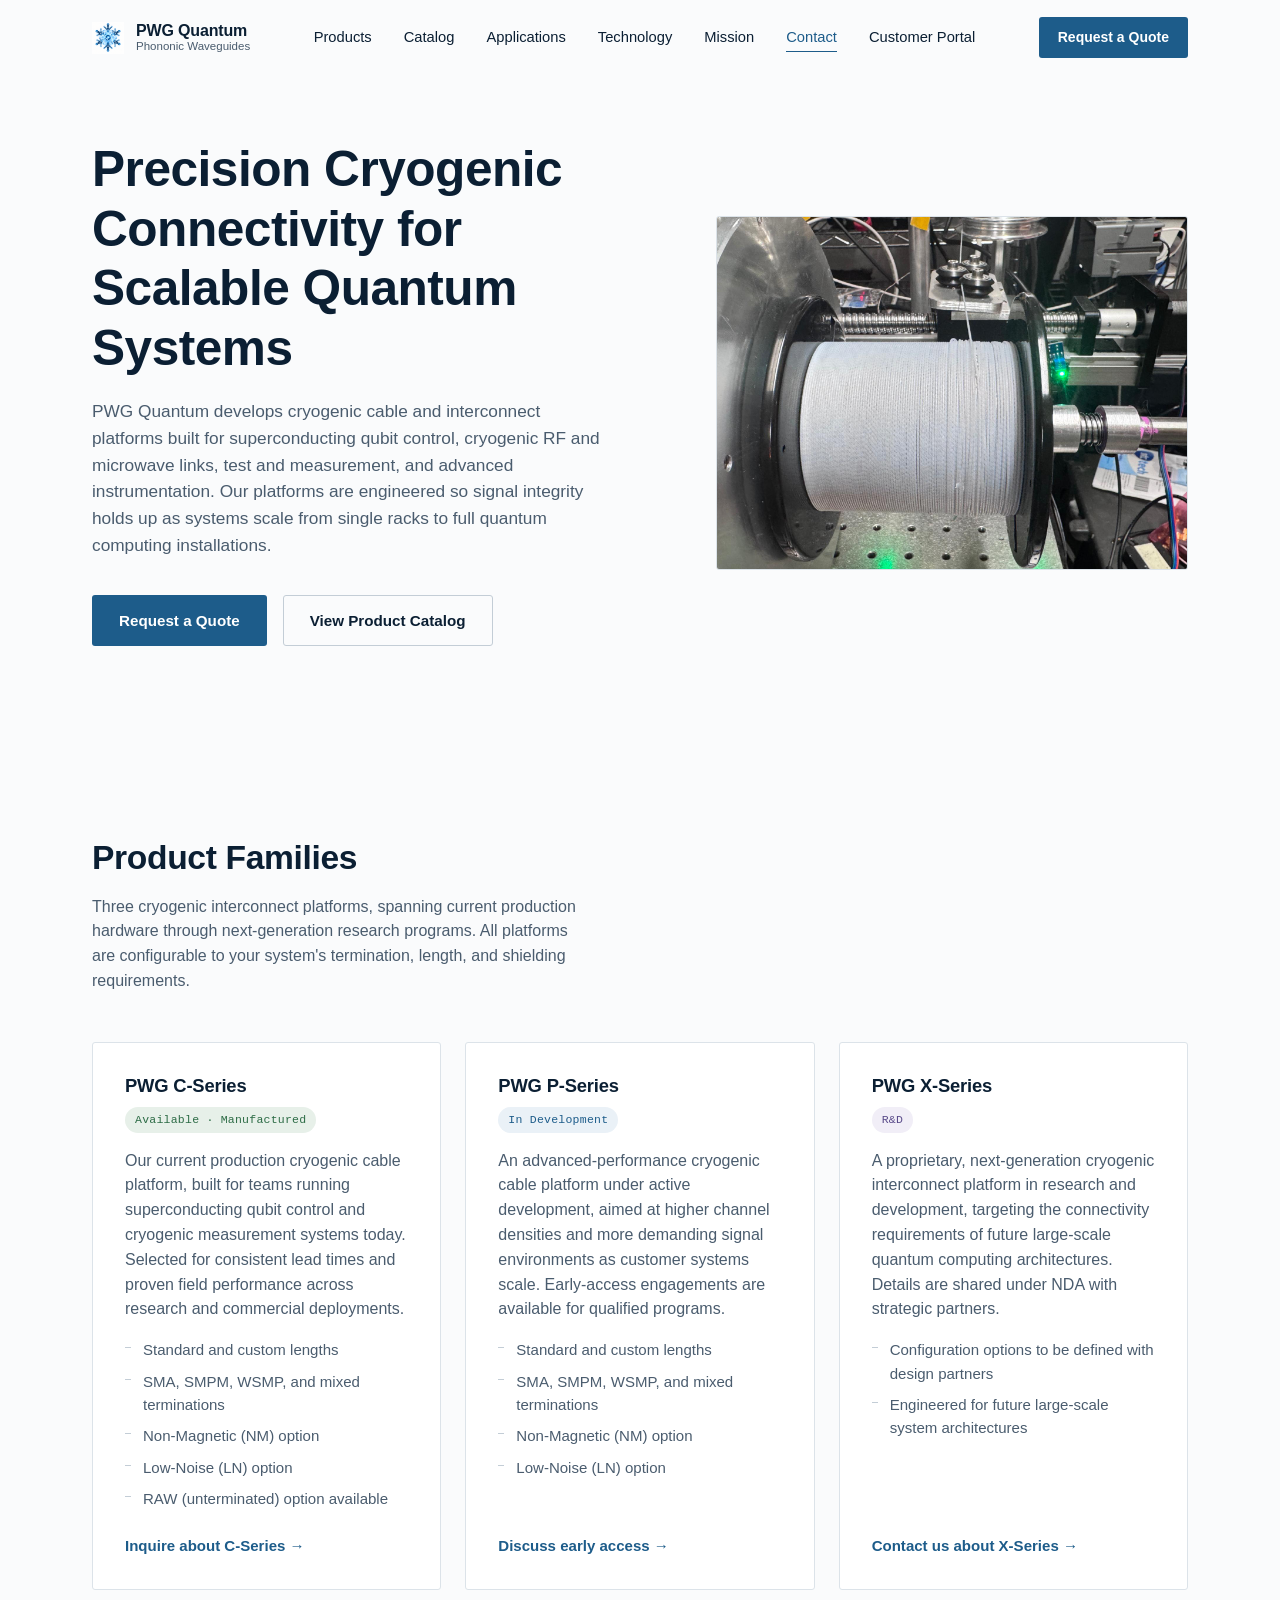
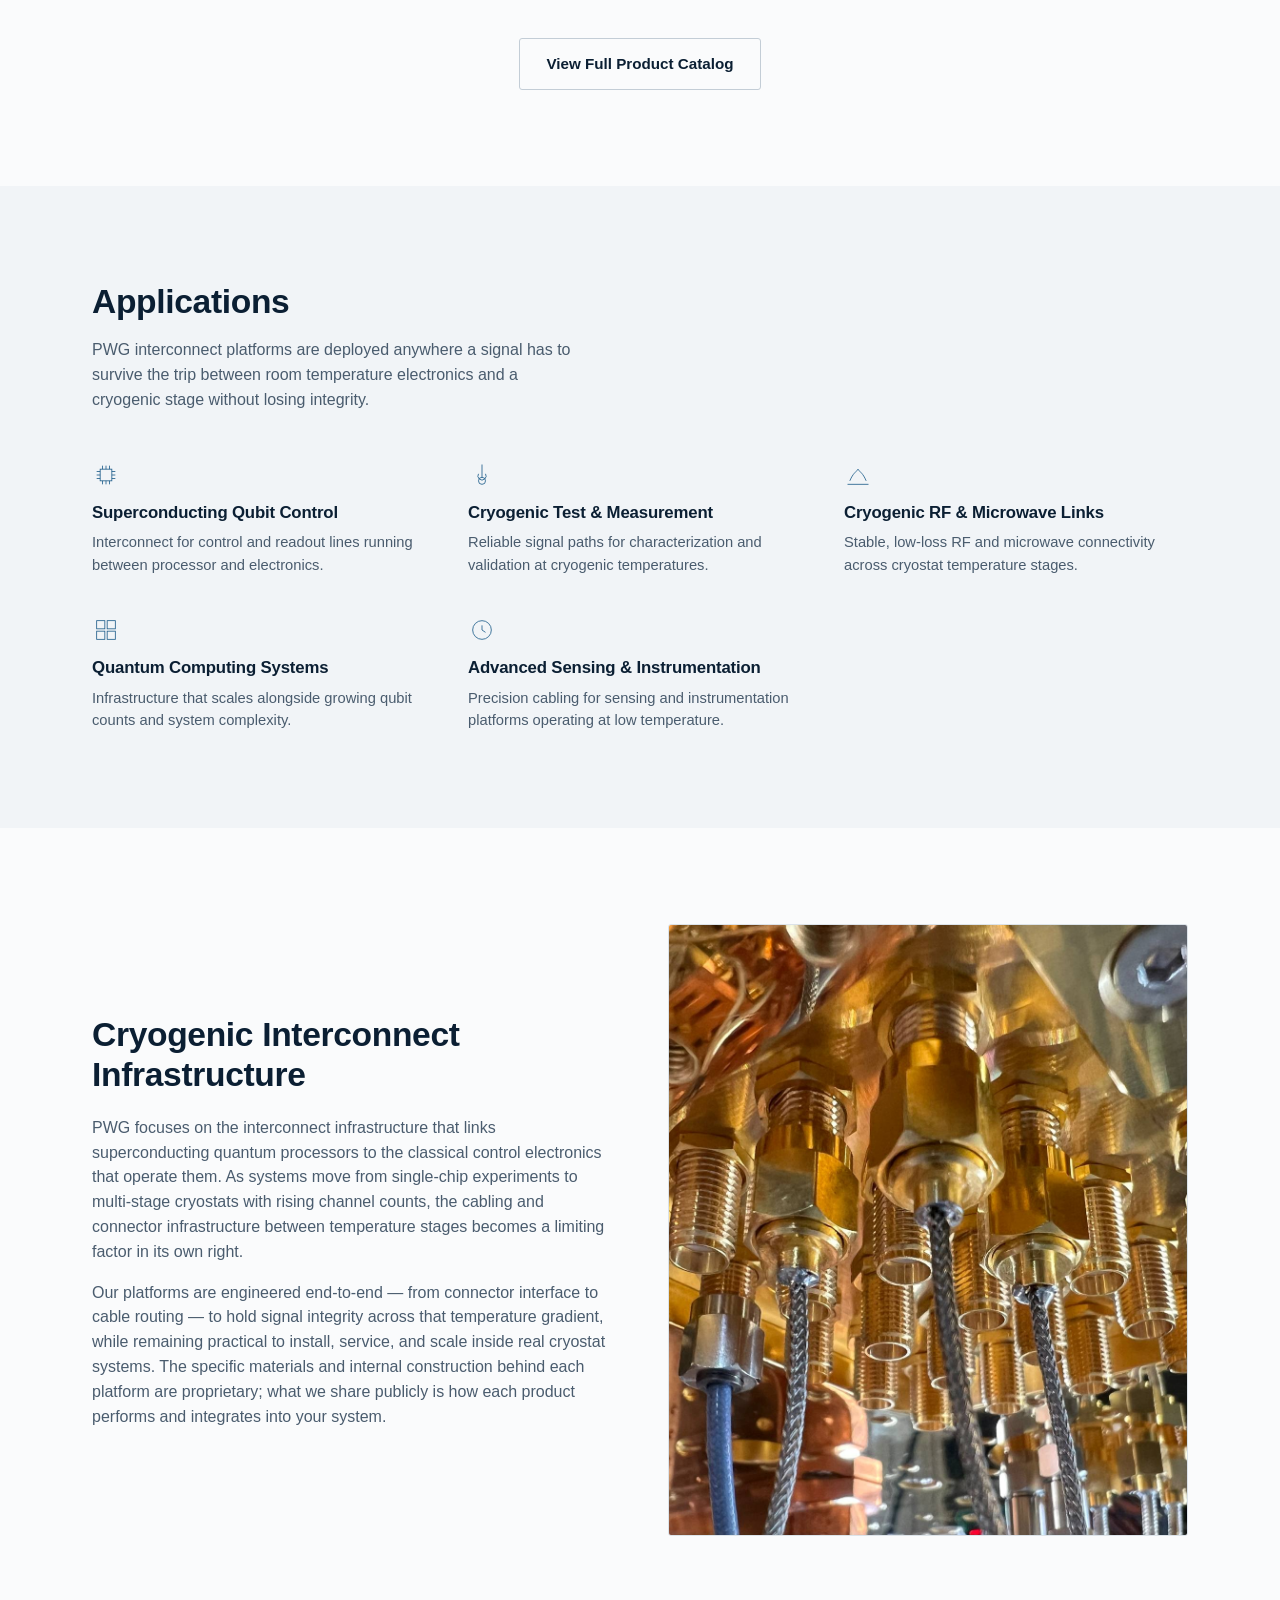
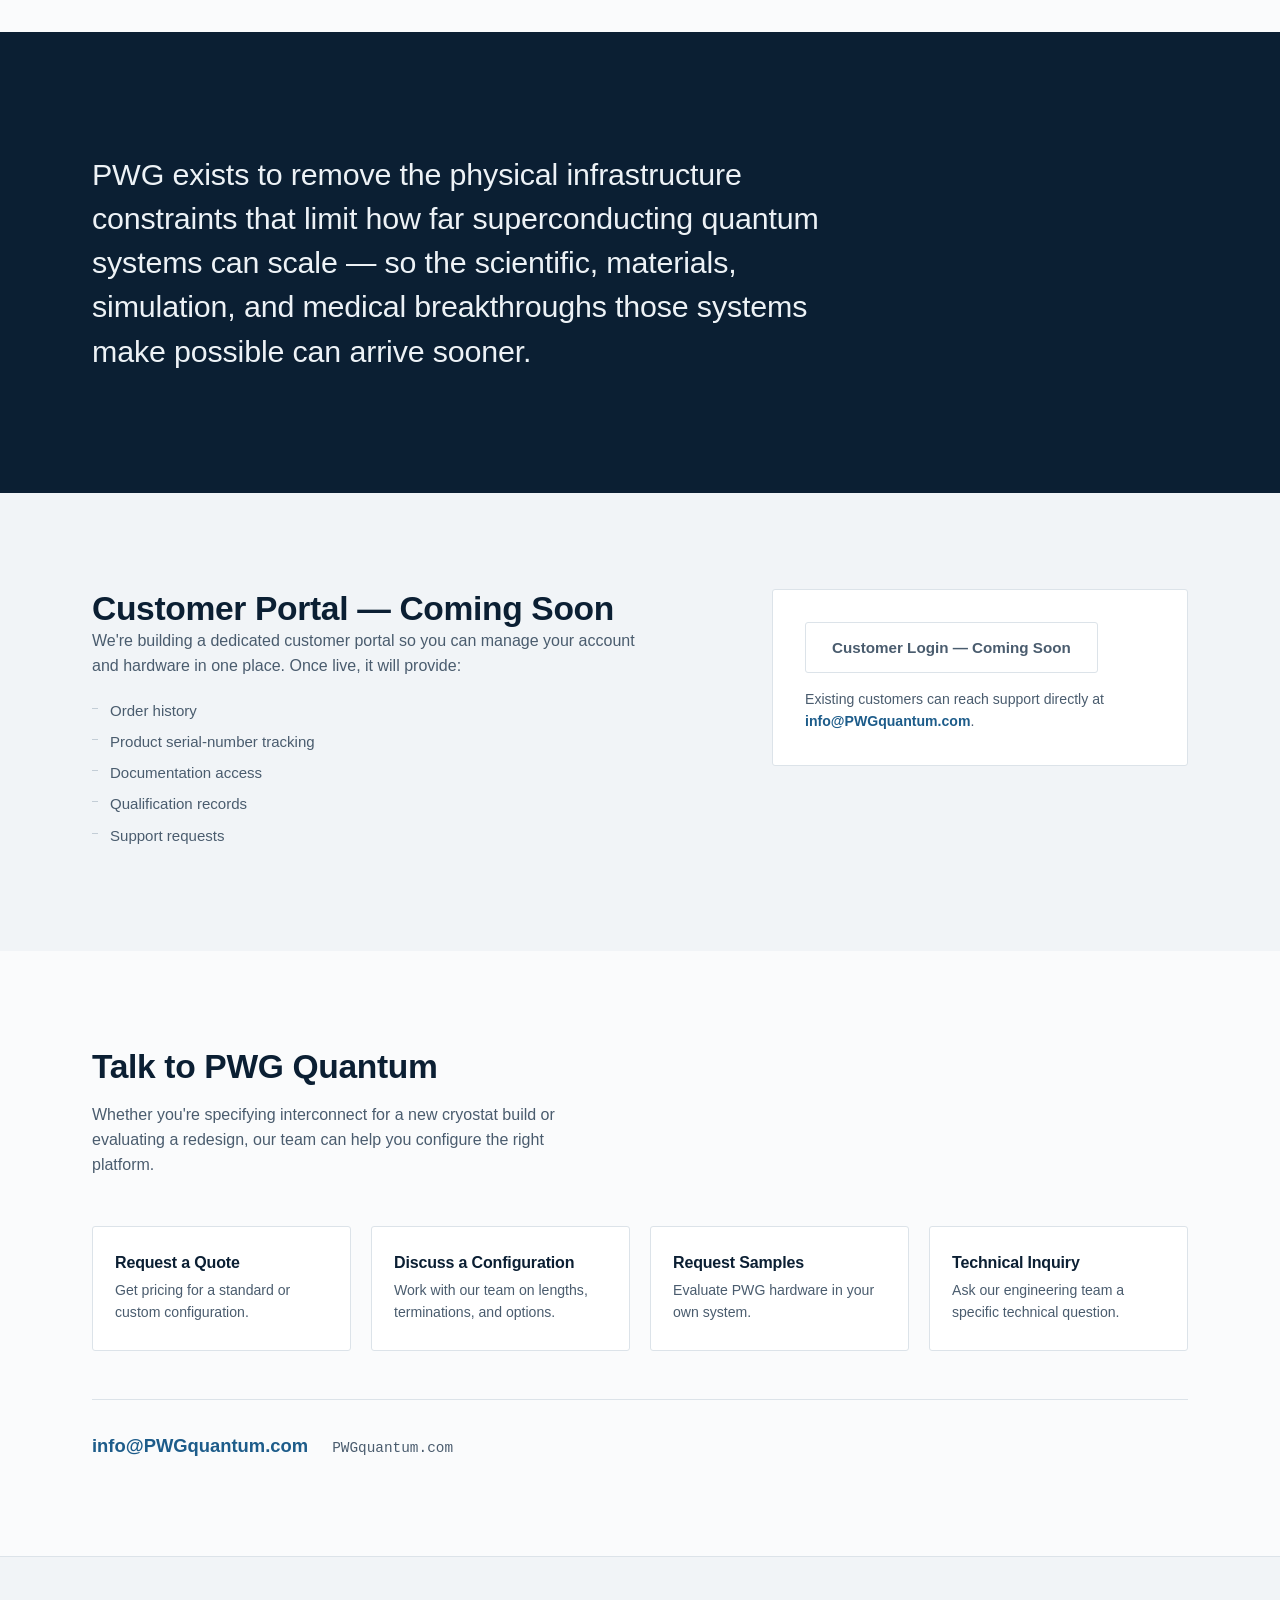
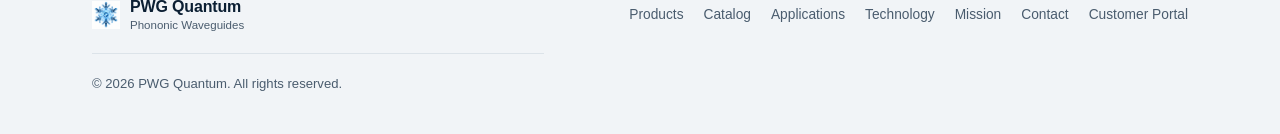
==== index.html @ f5a7a6c7 "Fix HTML structure by removing invalid line element" ====
<!DOCTYPE html>
<html lang="en">
<head>
  <meta charset="UTF-8">
  <meta name="viewport" content="width=device-width, initial-scale=1.0">
  <title>PWG Quantum | Cryogenic Interconnect Platforms for Superconducting Quantum Systems</title>
  <meta name="description" content="PWG Quantum (Phononic Waveguides) designs cryogenic cable and interconnect platforms for superconducting qubit control, cryogenic RF/microwave links, and advanced test &amp; measurement. Request a quote or view the product catalog.">
  <meta name="viewport" content="width=device-width, initial-scale=1">
  <link rel="stylesheet" href="styles.css">
</head>
<body>

  <!-- ===================== HEADER / NAVIGATION ===================== -->
  <header class="site-header" id="site-header">
    <div class="header-inner">
      <a href="#top" class="logo" aria-label="PWG Quantum home">
        <span class="logo-mark">
          <img src="logo.gif" alt="PWG Quantum" width="32" height="32">
        </span>
        <span class="logo-text">
          <span class="logo-title">PWG Quantum</span>
          <span class="logo-sub">Phononic Waveguides</span>
        </span>
      </a>

      <nav class="main-nav" id="main-nav" aria-label="Primary">
        <ul>
          <li><a href="#products">Products</a></li>
          <li><a href="catalog.html">Catalog</a></li>
          <li><a href="#applications">Applications</a></li>
          <li><a href="#technology">Technology</a></li>
          <li><a href="#mission">Mission</a></li>
          <li><a href="#contact">Contact</a></li>
          <li><a href="#portal">Customer Portal</a></li>
        </ul>
      </nav>

      <div class="header-actions">
        <a href="mailto:info@PWGquantum.com?subject=Quote%20Request%20-%20PWG%20Quantum" class="btn btn-primary btn-small">Request a Quote</a>
        <button class="nav-toggle" id="nav-toggle" aria-label="Open menu" aria-expanded="false" aria-controls="main-nav">
          <span></span><span></span><span></span>
        </button>
      </div>
    </div>
  </header>

  <main id="top">

    <!-- ===================== HERO ===================== -->
    <section class="hero" id="hero">
      <div class="hero-inner">
        <div class="hero-copy">
          <!-- img src="logo.gif" alt="PWG Quantum" class="hero-logo"-->
          <h1>Precision Cryogenic Connectivity for Scalable Quantum Systems</h1>
          <p class="hero-lede">
            PWG Quantum develops cryogenic cable and interconnect platforms built for superconducting
            qubit control, cryogenic RF and microwave links, test and measurement, and advanced
            instrumentation. Our platforms are engineered so signal integrity holds up as systems scale
            from single racks to full quantum computing installations.
          </p>
          <div class="hero-actions">
            <a href="mailto:info@PWGquantum.com?subject=Quote%20Request%20-%20PWG%20Quantum" class="btn btn-primary">Request a Quote</a>
            <a href="catalog.html" class="btn btn-secondary">View Product Catalog</a>
          </div>
        </div>

        <div class="hero-figure">
          <img src="illustration.jpeg" alt="PWG Quantum cryogenic interconnect illustration">
        </div>
      </div>
    </section>

    <!-- ===================== PRODUCTS ===================== -->
    <section class="section" id="products">
      <div class="section-inner">
        <div class="section-head">
          <h2>Product Families</h2>
          <p class="section-intro">
            Three cryogenic interconnect platforms, spanning current production hardware through
            next-generation research programs. All platforms are configurable to your system's
            termination, length, and shielding requirements.
          </p>
        </div>

        <div class="product-grid">

          <article class="product-card">
            <div class="product-card-head">
              <h3>PWG C-Series</h3>
              <span class="status status-available">Available &middot; Manufactured</span>
            </div>
            <p>
              Our current production cryogenic cable platform, built for teams running
              superconducting qubit control and cryogenic measurement systems today. Selected
              for consistent lead times and proven field performance across research and
              commercial deployments.
            </p>
            <ul class="option-list">
              <li>Standard and custom lengths</li>
              <li>SMA, SMPM, WSMP, and mixed terminations</li>
              <li>Non-Magnetic (NM) option</li>
              <li>Low-Noise (LN) option</li>
              <li>RAW (unterminated) option available</li>
            </ul>
            <a href="mailto:info@PWGquantum.com?subject=C-Series%20Inquiry%20-%20PWG%20Quantum" class="card-link">Inquire about C-Series &rarr;</a>
          </article>

          <article class="product-card">
            <div class="product-card-head">
              <h3>PWG P-Series</h3>
              <span class="status status-development">In Development</span>
            </div>
            <p>
              An advanced-performance cryogenic cable platform under active development, aimed
              at higher channel densities and more demanding signal environments as customer
              systems scale. Early-access engagements are available for qualified programs.
            </p>
            <ul class="option-list">
              <li>Standard and custom lengths</li>
              <li>SMA, SMPM, WSMP, and mixed terminations</li>
              <li>Non-Magnetic (NM) option</li>
              <li>Low-Noise (LN) option</li>
            </ul>
            <a href="mailto:info@PWGquantum.com?subject=P-Series%20Early%20Access%20-%20PWG%20Quantum" class="card-link">Discuss early access &rarr;</a>
          </article>

          <article class="product-card">
            <div class="product-card-head">
              <h3>PWG X-Series</h3>
              <span class="status status-rd">R&amp;D</span>
            </div>
            <p>
              A proprietary, next-generation cryogenic interconnect platform in research and
              development, targeting the connectivity requirements of future large-scale
              quantum computing architectures. Details are shared under NDA with strategic
              partners.
            </p>
            <ul class="option-list">
              <li>Configuration options to be defined with design partners</li>
              <li>Engineered for future large-scale system architectures</li>
            </ul>
            <a href="mailto:info@PWGquantum.com?subject=X-Series%20Partnership%20Inquiry%20-%20PWG%20Quantum" class="card-link">Contact us about X-Series &rarr;</a>
          </article>

        </div>

        <div class="catalog-cta">
          <a href="catalog.html" class="btn btn-secondary">View Full Product Catalog</a>
        </div>
      </div>
    </section>

    <!-- ===================== APPLICATIONS ===================== -->
    <section class="section section-alt" id="applications">
      <div class="section-inner">
        <div class="section-head">
          <h2>Applications</h2>
          <p class="section-intro">
            PWG interconnect platforms are deployed anywhere a signal has to survive the trip
            between room temperature electronics and a cryogenic stage without losing integrity.
          </p>
        </div>

        <div class="applications-grid">
          <div class="app-item">
            <span class="app-icon" aria-hidden="true">
              <svg viewBox="0 0 48 48" width="28" height="28"><rect x="14" y="14" width="20" height="20" fill="none" stroke="currentColor" stroke-width="1.4"/><path d="M18 14V8M24 14V8M30 14V8M18 40v-6M24 40v-6M30 40v-6M14 18H8M14 24H8M14 30H8M40 18h-6M40 24h-6M40 30h-6" stroke="currentColor" stroke-width="1.4"/></svg>
            </span>
            <h3>Superconducting Qubit Control</h3>
            <p>Interconnect for control and readout lines running between processor and electronics.</p>
          </div>
          <div class="app-item">
            <span class="app-icon" aria-hidden="true">
              <svg viewBox="0 0 48 48" width="28" height="28"><path d="M24 6v22M18 22a7 7 0 1 0 12 0" fill="none" stroke="currentColor" stroke-width="1.4"/><circle cx="24" cy="34" r="6" fill="none" stroke="currentColor" stroke-width="1.4"/></svg>
            </span>
            <h3>Cryogenic Test &amp; Measurement</h3>
            <p>Reliable signal paths for characterization and validation at cryogenic temperatures.</p>
          </div>
          <div class="app-item">
            <span class="app-icon" aria-hidden="true">
              <svg viewBox="0 0 48 48" width="28" height="28"><path d="M10 34c6-14 10-14 14-20 4 6 8 6 14 20" fill="none" stroke="currentColor" stroke-width="1.4"/><path d="M6 40h36" stroke="currentColor" stroke-width="1.4"/></svg>
            </span>
            <h3>Cryogenic RF &amp; Microwave Links</h3>
            <p>Stable, low-loss RF and microwave connectivity across cryostat temperature stages.</p>
          </div>
          <div class="app-item">
            <span class="app-icon" aria-hidden="true">
              <svg viewBox="0 0 48 48" width="28" height="28"><rect x="8" y="8" width="14" height="14" fill="none" stroke="currentColor" stroke-width="1.4"/><rect x="26" y="8" width="14" height="14" fill="none" stroke="currentColor" stroke-width="1.4"/><rect x="8" y="26" width="14" height="14" fill="none" stroke="currentColor" stroke-width="1.4"/><rect x="26" y="26" width="14" height="14" fill="none" stroke="currentColor" stroke-width="1.4"/></svg>
            </span>
            <h3>Quantum Computing Systems</h3>
            <p>Infrastructure that scales alongside growing qubit counts and system complexity.</p>
          </div>
          <div class="app-item">
            <span class="app-icon" aria-hidden="true">
              <svg viewBox="0 0 48 48" width="28" height="28"><circle cx="24" cy="24" r="16" fill="none" stroke="currentColor" stroke-width="1.4"/><path d="M24 16v8l6 4" stroke="currentColor" stroke-width="1.4" fill="none"/></svg>
            </span>
            <h3>Advanced Sensing &amp; Instrumentation</h3>
            <p>Precision cabling for sensing and instrumentation platforms operating at low temperature.</p>
          </div>
        </div>
      </div>
    </section>

    <!-- ===================== TECHNOLOGY ===================== -->
    <section class="section" id="technology">
      <div class="section-inner technology-inner">
        <div class="technology-copy">
          <h2>Cryogenic Interconnect Infrastructure</h2>
          <p>
            PWG focuses on the interconnect infrastructure that links superconducting quantum
            processors to the classical control electronics that operate them. As systems move
            from single-chip experiments to multi-stage cryostats with rising channel counts,
            the cabling and connector infrastructure between temperature stages becomes a
            limiting factor in its own right.
          </p>
          <p>
            Our platforms are engineered end-to-end &mdash; from connector interface to cable
            routing &mdash; to hold signal integrity across that temperature gradient, while
            remaining practical to install, service, and scale inside real cryostat systems.
            The specific materials and internal construction behind each platform are
            proprietary; what we share publicly is how each product performs and integrates
            into your system.
          </p>
         </div>
        <div class="hero-figure">
          <img src="PWGC1.jpg" alt="PWG Quantum cryogenic FlexCableC1 illustration">
        </div>
      </div>
      </div>
    </section>

    <!-- ===================== MISSION ===================== -->
    <section class="mission" id="mission">
      <div class="section-inner">
        <p class="mission-statement">
          PWG exists to remove the physical infrastructure constraints that limit how far
          superconducting quantum systems can scale &mdash; so the scientific, materials,
          simulation, and medical breakthroughs those systems make possible can arrive sooner.
        </p>
      </div>
    </section>

    <!-- ===================== CUSTOMER PORTAL (placeholder) ===================== -->
    <!--
      Architecture note: this section is a static placeholder. When the authenticated
      customer portal is built, replace #portal-placeholder-actions with a real
      login/link component and update the nav item's href if the portal moves to
      its own subdomain or route. No other section depends on this markup.
    -->
    <section class="section section-alt" id="portal">
      <div class="section-inner portal-inner">
        <div class="portal-copy">
          <h2>Customer Portal &mdash; Coming Soon</h2>
          <p>
            We're building a dedicated customer portal so you can manage your account and
            hardware in one place. Once live, it will provide:
          </p>
          <ul class="option-list">
            <li>Order history</li>
            <li>Product serial-number tracking</li>
            <li>Documentation access</li>
            <li>Qualification records</li>
            <li>Support requests</li>
          </ul>
        </div>
        <div class="portal-actions" id="portal-placeholder-actions">
          <button type="button" class="btn btn-secondary" disabled aria-disabled="true">Customer Login &mdash; Coming Soon</button>
          <p class="portal-note">Existing customers can reach support directly at
            <a href="mailto:info@PWGquantum.com?subject=Support%20Request%20-%20PWG%20Quantum">info@PWGquantum.com</a>.
          </p>
        </div>
      </div>
    </section>

    <!-- ===================== CONTACT ===================== -->
    <section class="section contact" id="contact">
      <div class="section-inner">
        <div class="section-head">
          <h2>Talk to PWG Quantum</h2>
          <p class="section-intro">
            Whether you're specifying interconnect for a new cryostat build or evaluating
            a redesign, our team can help you configure the right platform.
          </p>
        </div>

        <div class="contact-grid">
          <a class="contact-action" href="mailto:info@PWGquantum.com?subject=Quote%20Request%20-%20PWG%20Quantum">
            <h3>Request a Quote</h3>
            <p>Get pricing for a standard or custom configuration.</p>
          </a>
          <a class="contact-action" href="mailto:info@PWGquantum.com?subject=Configuration%20Discussion%20-%20PWG%20Quantum">
            <h3>Discuss a Configuration</h3>
            <p>Work with our team on lengths, terminations, and options.</p>
          </a>
          <a class="contact-action" href="mailto:info@PWGquantum.com?subject=Sample%20Request%20-%20PWG%20Quantum">
            <h3>Request Samples</h3>
            <p>Evaluate PWG hardware in your own system.</p>
          </a>
          <a class="contact-action" href="mailto:info@PWGquantum.com?subject=Technical%20Inquiry%20-%20PWG%20Quantum">
            <h3>Technical Inquiry</h3>
            <p>Ask our engineering team a specific technical question.</p>
          </a>
        </div>

        <div class="contact-direct">
          <p><a href="mailto:info@PWGquantum.com">info@PWGquantum.com</a></p>
          <p class="contact-domain">PWGquantum.com</p>
        </div>
      </div>
    </section>

  </main>

  <!-- ===================== FOOTER ===================== -->
  <footer class="site-footer">
    <div class="section-inner footer-inner">
      <div class="footer-brand">
        <img src="logo.gif" alt="PWG Quantum" width="28" height="28" class="footer-logo">
        <span class="footer-text">
          <span class="logo-title">PWG Quantum</span>
          <span class="logo-sub">Phononic Waveguides</span>
        </span>
      </div>
      <nav class="footer-nav" aria-label="Footer">
        <a href="#products">Products</a>
        <a href="catalog.html">Catalog</a>
        <a href="#applications">Applications</a>
        <a href="#technology">Technology</a>
        <a href="#mission">Mission</a>
        <a href="#contact">Contact</a>
        <a href="#portal">Customer Portal</a>
      </nav>
      <p class="footer-copy">&copy; <span id="footer-year"></span> PWG Quantum. All rights reserved.</p>
    </div>
  </footer>

  <script src="script.js"></script>
</body>
</html>
---- styles.css ----
/* =========================================================================
   PWG QUANTUM — STYLESHEET
   Design system: light, precise, restrained. Built for a deep-tech
   hardware audience (engineers, technical buyers, procurement).
   ========================================================================= */

/* ---------- Design tokens ---------- */
:root {
  /* Color */
  --color-bg: #FAFBFC;
  --color-bg-alt: #F1F4F7;
  --color-surface: #FFFFFF;
  --color-ink: #0B1F33;          /* primary text / dark navy */
  --color-ink-secondary: #4A5C6E; /* secondary text / slate */
  --color-accent: #1D5C8A;        /* restrained blue accent */
  --color-accent-dark: #123F60;   /* accent hover/active */
  --color-border: #DCE3E9;
  --color-border-strong: #C3CDD6;
  --color-mission-bg: #0B1F33;
  --color-mission-text: #EDF2F6;

  /* Status colors — muted, not traffic-light bright */
  --status-available-bg: #E7F0E9;
  --status-available-text: #2C6B45;
  --status-development-bg: #EAF1F7;
  --status-development-text: #1D5C8A;
  --status-rd-bg: #F1EEF7;
  --status-rd-text: #5A4B8A;

  /* Type */
  --font-body: -apple-system, BlinkMacSystemFont, "Segoe UI", "Helvetica Neue", Arial, sans-serif;
  --font-mono: "SFMono-Regular", Consolas, "Liberation Mono", Menlo, monospace;

  /* Layout */
  --max-width: 1160px;
  --header-height: 76px;
  --radius-sm: 3px;
  --transition-fast: 160ms ease;
  --transition-med: 260ms ease;
}

/* ---------- Reset ---------- */
* { box-sizing: border-box; }
html { scroll-behavior: smooth; }

@media (prefers-reduced-motion: reduce) {
  html { scroll-behavior: auto; }
  *, *::before, *::after {
    animation-duration: 0.001ms !important;
    animation-iteration-count: 1 !important;
    transition-duration: 0.001ms !important;
    scroll-behavior: auto !important;
  }
}

body, h1, h2, h3, p, ul, figure { margin: 0; }
ul { padding: 0; list-style: none; }
img, svg { display: block; max-width: 100%; }
a { color: inherit; text-decoration: none; }
button { font: inherit; cursor: pointer; }

body {
  font-family: var(--font-body);
  color: var(--color-ink);
  background: var(--color-bg);
  line-height: 1.55;
  -webkit-font-smoothing: antialiased;
  text-rendering: optimizeLegibility;
}

/* Visible keyboard focus throughout */
a:focus-visible,
button:focus-visible {
  outline: 2px solid var(--color-accent);
  outline-offset: 3px;
  border-radius: var(--radius-sm);
}

h1, h2, h3 {
  color: var(--color-ink);
  font-weight: 600;
  letter-spacing: -0.01em;
  line-height: 1.2;
}

h1 { font-size: clamp(2rem, 3.4vw + 1rem, 3.1rem); font-weight: 650; }
h2 { font-size: clamp(1.5rem, 1.6vw + 1rem, 2.1rem); }
h3 { font-size: 1.15rem; }

p { color: var(--color-ink-secondary); max-width: 62ch; }

/* ---------- Layout helpers ---------- */
.section-inner {
  max-width: var(--max-width);
  margin: 0 auto;
  padding: 0 32px;
}

.section {
  padding: 96px 0;
}

.section-alt {
  background: var(--color-bg-alt);
}

.section-head {
  max-width: 640px;
  margin-bottom: 48px;
}

.section-head h2 {
  margin-bottom: 16px;
}

.section-intro {
  max-width: 56ch;
}

/* ---------- Buttons ---------- */
.btn {
  display: inline-flex;
  align-items: center;
  justify-content: center;
  padding: 13px 26px;
  border-radius: var(--radius-sm);
  font-size: 0.95rem;
  font-weight: 600;
  border: 1px solid transparent;
  transition: background var(--transition-fast), border-color var(--transition-fast), color var(--transition-fast), transform var(--transition-fast);
  white-space: nowrap;
}

.btn:active { transform: translateY(1px); }

.btn-primary {
  background: var(--color-accent);
  color: #FFFFFF;
}
.btn-primary:hover { background: var(--color-accent-dark); }

.btn-secondary {
  background: transparent;
  color: var(--color-ink);
  border-color: var(--color-border-strong);
}
.btn-secondary:hover {
  border-color: var(--color-accent);
  color: var(--color-accent);
}

.btn-secondary[disabled] {
  color: var(--color-ink-secondary);
  border-color: var(--color-border);
  cursor: not-allowed;
}
.btn-secondary[disabled]:hover {
  border-color: var(--color-border);
  color: var(--color-ink-secondary);
}

.btn-small {
  padding: 9px 18px;
  font-size: 0.875rem;
}

/* ---------- Header ---------- */
.site-header {
  position: fixed;
  top: 0;
  left: 0;
  right: 0;
  height: var(--header-height);
  background: rgba(250, 251, 252, 0.92);
  backdrop-filter: saturate(180%) blur(8px);
  border-bottom: 1px solid transparent;
  z-index: 100;
  transition: border-color var(--transition-med), box-shadow var(--transition-med);
}

.site-header.is-scrolled {
  border-bottom-color: var(--color-border);
  box-shadow: 0 1px 0 rgba(11, 31, 51, 0.02);
}

.header-inner {
  max-width: var(--max-width);
  margin: 0 auto;
  height: 100%;
  padding: 0 32px;
  display: flex;
  align-items: center;
  justify-content: space-between;
  gap: 24px;
}

.logo {
  display: flex;
  align-items: center;
  gap: 12px;
  color: var(--color-ink);
}
.logo-mark { display: flex; }
.logo-mark img { display: block; }
.logo-text { display: flex; flex-direction: column; line-height: 1.2; }
.logo-title { font-weight: 700; font-size: 1rem; letter-spacing: -0.01em; }
.logo-sub { font-size: 0.72rem; color: var(--color-ink-secondary); }

.main-nav ul {
  display: flex;
  gap: 32px;
}

.main-nav a {
  font-size: 0.92rem;
  font-weight: 500;
  color: var(--color-ink);
  padding: 6px 0;
  border-bottom: 1px solid transparent;
  transition: color var(--transition-fast), border-color var(--transition-fast);
}

.main-nav a:hover,
.main-nav a.is-active {
  color: var(--color-accent);
  border-bottom-color: var(--color-accent);
}

.header-actions {
  display: flex;
  align-items: center;
  gap: 16px;
}

/* Mobile nav toggle (hidden on desktop) */
.nav-toggle {
  display: none;
  flex-direction: column;
  justify-content: center;
  gap: 5px;
  width: 36px;
  height: 36px;
  background: none;
  border: none;
  padding: 0;
}
.nav-toggle span {
  display: block;
  height: 2px;
  width: 100%;
  background: var(--color-ink);
  transition: transform var(--transition-fast), opacity var(--transition-fast);
}
.nav-toggle[aria-expanded="true"] span:nth-child(1) { transform: translateY(7px) rotate(45deg); }
.nav-toggle[aria-expanded="true"] span:nth-child(2) { opacity: 0; }
.nav-toggle[aria-expanded="true"] span:nth-child(3) { transform: translateY(-7px) rotate(-45deg); }

/* ---------- Hero ---------- */
.hero {
  padding: calc(var(--header-height) + 64px) 0 96px;
}

.hero-inner {
  max-width: var(--max-width);
  margin: 0 auto;
  padding: 0 32px;
  display: grid;
  grid-template-columns: 1.1fr 0.9fr;
  gap: 48px;
  align-items: center;
}

.hero-logo {
  height: 40px;
  width: auto;
  margin-bottom: 28px;
}

.hero-lede {
  margin-top: 20px;
  font-size: 1.08rem;
  max-width: 54ch;
}

.hero-actions {
  display: flex;
  gap: 16px;
  margin-top: 36px;
  flex-wrap: wrap;
}

.hero-figure {
  color: var(--color-ink);
}

.hero-figure img {
  width: 100%;
  height: auto;
  border-radius: var(--radius-sm);
  border: 1px solid var(--color-border);
}

/* ---------- Products ---------- */
.product-grid {
  display: grid;
  grid-template-columns: repeat(3, 1fr);
  gap: 24px;
}

.product-card {
  background: var(--color-surface);
  border: 1px solid var(--color-border);
  border-radius: var(--radius-sm);
  padding: 32px;
  display: flex;
  flex-direction: column;
  gap: 16px;
  transition: border-color var(--transition-fast);
}

.product-card:hover {
  border-color: var(--color-border-strong);
}

.product-card-head {
  display: flex;
  flex-direction: column;
  gap: 10px;
}

.status {
  align-self: flex-start;
  font-family: var(--font-mono);
  font-size: 0.72rem;
  letter-spacing: 0.02em;
  padding: 4px 10px;
  border-radius: 999px;
}

.status-available { background: var(--status-available-bg); color: var(--status-available-text); }
.status-development { background: var(--status-development-bg); color: var(--status-development-text); }
.status-rd { background: var(--status-rd-bg); color: var(--status-rd-text); }
.status-planned { background: var(--color-bg-alt); color: var(--color-ink-secondary); border: 1px solid var(--color-border-strong); }
.status-future { background: #F7EEF2; color: #8A4B63; }

.option-list li {
  position: relative;
  padding-left: 18px;
  color: var(--color-ink-secondary);
  font-size: 0.94rem;
  margin-bottom: 8px;
}
.option-list li::before {
  content: "";
  position: absolute;
  left: 0;
  top: 0.6em;
  width: 6px;
  height: 1px;
  background: var(--color-border-strong);
}

.card-link {
  margin-top: auto;
  font-weight: 600;
  color: var(--color-accent);
  font-size: 0.94rem;
  transition: color var(--transition-fast);
}
.card-link:hover { color: var(--color-accent-dark); }

.catalog-cta {
  margin-top: 48px;
  display: flex;
  justify-content: center;
}

/* ---------- Applications ---------- */
.applications-grid {
  display: grid;
  grid-template-columns: repeat(3, 1fr);
  gap: 40px 32px;
}

.app-item { color: var(--color-ink); }

.app-icon {
  display: inline-flex;
  color: var(--color-accent);
  margin-bottom: 14px;
}

.app-item h3 { margin-bottom: 8px; font-size: 1.05rem; }
.app-item p { font-size: 0.92rem; }

/* ---------- Technology ---------- */
.technology-inner {
  display: grid;
  grid-template-columns: 1fr 1fr;
  gap: 56px;
  align-items: center;
}

.technology-copy h2 { margin-bottom: 20px; }
.technology-copy p { margin-bottom: 16px; max-width: 58ch; }

/* ---------- Mission ---------- */
.mission {
  background: var(--color-mission-bg);
  padding: 120px 0;
}

.mission-statement {
  color: var(--color-mission-text);
  font-size: clamp(1.3rem, 1.6vw + 1rem, 1.9rem);
  font-weight: 500;
  line-height: 1.45;
  max-width: 46ch;
  letter-spacing: -0.005em;
}

/* ---------- Customer Portal ---------- */
.portal-inner {
  display: grid;
  grid-template-columns: 1.2fr 0.8fr;
  gap: 56px;
  align-items: start;
}

.portal-copy p { margin-bottom: 20px; }

.portal-actions {
  background: var(--color-surface);
  border: 1px solid var(--color-border);
  border-radius: var(--radius-sm);
  padding: 32px;
  display: flex;
  flex-direction: column;
  gap: 16px;
  align-items: flex-start;
}

.portal-note {
  font-size: 0.88rem;
}
.portal-note a { color: var(--color-accent); font-weight: 600; }
.portal-note a:hover { color: var(--color-accent-dark); }

/* ---------- Contact ---------- */
.contact-grid {
  display: grid;
  grid-template-columns: repeat(4, 1fr);
  gap: 20px;
}

.contact-action {
  display: block;
  padding: 26px 22px;
  border: 1px solid var(--color-border);
  border-radius: var(--radius-sm);
  background: var(--color-surface);
  transition: border-color var(--transition-fast), background var(--transition-fast);
}

.contact-action:hover {
  border-color: var(--color-accent);
  background: var(--color-bg-alt);
}

.contact-action h3 { margin-bottom: 8px; font-size: 1rem; }
.contact-action p { font-size: 0.88rem; }

.contact-direct {
  margin-top: 48px;
  padding-top: 32px;
  border-top: 1px solid var(--color-border);
  display: flex;
  align-items: baseline;
  gap: 24px;
  flex-wrap: wrap;
}

.contact-direct a {
  font-size: 1.15rem;
  font-weight: 700;
  color: var(--color-accent);
}
.contact-direct a:hover { color: var(--color-accent-dark); }

.contact-domain {
  font-family: var(--font-mono);
  font-size: 0.9rem;
  color: var(--color-ink-secondary);
}

/* ---------- Footer ---------- */
.site-footer {
  border-top: 1px solid var(--color-border);
  padding: 40px 0;
  background: var(--color-bg-alt);
}

.footer-inner {
  display: flex;
  flex-wrap: wrap;
  align-items: center;
  justify-content: space-between;
  gap: 20px;
}

.footer-brand { display: flex; align-items: center; gap: 10px; line-height: 1.3; }
.footer-text { display: flex; flex-direction: column; }
.footer-logo { flex-shrink: 0; }

.footer-nav {
  display: flex;
  flex-wrap: wrap;
  gap: 20px;
}
.footer-nav a {
  font-size: 0.86rem;
  color: var(--color-ink-secondary);
}
.footer-nav a:hover { color: var(--color-accent); }

.footer-copy {
  font-size: 0.82rem;
  color: var(--color-ink-secondary);
  width: 100%;
  order: 3;
  padding-top: 20px;
  border-top: 1px solid var(--color-border);
}

/* ---------- Scroll reveal (subtle, single-pass) ---------- */
.reveal {
  opacity: 0;
  transform: translateY(14px);
  transition: opacity 620ms ease, transform 620ms ease;
}
.reveal.is-visible {
  opacity: 1;
  transform: translateY(0);
}

/* =========================================================================
   RESPONSIVE
   ========================================================================= */

/* =========================================================================
   CATALOG PAGE
   ========================================================================= */

.catalog-hero .hero-figure img {
  border-radius: var(--radius-sm);
}

.catalog-notice {
  background: var(--status-development-bg);
  border: 1px solid var(--color-border);
  border-radius: var(--radius-sm);
  padding: 16px 20px;
  font-size: 0.92rem;
  color: var(--color-ink);
  margin: 0 0 8px;
}

.section-note {
  font-size: 0.88rem;
  margin-top: 16px;
  max-width: 70ch;
}

/* Product family cards with photography */
.family-grid {
  display: grid;
  grid-template-columns: repeat(3, 1fr);
  gap: 24px;
  margin-bottom: 24px;
}

.family-card {
  background: var(--color-surface);
  border: 1px solid var(--color-border);
  border-radius: var(--radius-sm);
  padding: 24px;
  display: flex;
  flex-direction: column;
  gap: 10px;
  align-items: flex-start;
}

.family-image {
  width: 100%;
  height: 140px;
  object-fit: cover;
  border-radius: var(--radius-sm);
  margin-bottom: 6px;
  background: var(--color-bg-alt);
}

/* Feature highlight grid */
.feature-grid {
  display: grid;
  grid-template-columns: repeat(3, 1fr);
  gap: 32px 28px;
}
.feature-item h3 { margin-bottom: 8px; font-size: 1.02rem; }
.feature-item p { font-size: 0.9rem; }

/* Connector option cards */
.connector-grid {
  display: grid;
  grid-template-columns: repeat(5, 1fr);
  gap: 20px;
}
.connector-card {
  border: 1px solid var(--color-border);
  border-radius: var(--radius-sm);
  padding: 20px;
  text-align: center;
  background: var(--color-surface);
}
.connector-image {
  height: 70px;
  width: 100%;
  object-fit: contain;
  margin-bottom: 14px;
}
.connector-card h3 { font-family: var(--font-mono); font-size: 0.95rem; margin-bottom: 6px; }
.connector-card p { font-size: 0.84rem; }

/* Part-number scheme */
.scheme-string {
  font-family: var(--font-mono);
  font-size: 0.95rem;
  color: var(--color-ink);
  background: var(--color-surface);
  border: 1px solid var(--color-border);
  border-radius: var(--radius-sm);
  padding: 18px 20px;
  margin-bottom: 28px;
  overflow-x: auto;
  white-space: nowrap;
}
.scheme-string span { color: var(--color-accent); font-weight: 700; }

.lengths-block { margin-top: 40px; }
.lengths-block h3 { margin-bottom: 16px; }
.option-list.two-col {
  columns: 2;
  column-gap: 32px;
}
.option-list.two-col li { font-family: var(--font-mono); font-size: 0.88rem; }

/* Data tables (model lineup, scheme, specs) */
.table-scroll { overflow-x: auto; }

.data-table {
  width: 100%;
  border-collapse: collapse;
  font-size: 0.88rem;
  background: var(--color-surface);
}
.data-table th,
.data-table td {
  padding: 12px 14px;
  border-bottom: 1px solid var(--color-border);
  text-align: left;
  white-space: nowrap;
}
.data-table thead th {
  color: var(--color-ink-secondary);
  font-weight: 600;
  font-size: 0.78rem;
  text-transform: uppercase;
  letter-spacing: 0.03em;
  border-bottom: 1px solid var(--color-border-strong);
}
.data-table tbody tr:hover { background: var(--color-bg-alt); }
.data-table td.mono,
.data-table th.mono { font-family: var(--font-mono); font-size: 0.84rem; }

.scheme-table { max-width: 640px; }
.spec-table th { color: var(--color-ink-secondary); font-weight: 500; padding-left: 0; }
.spec-table td { font-weight: 600; }

/* Option key */
.option-key-grid {
  display: grid;
  grid-template-columns: repeat(2, 1fr);
  gap: 24px;
}
.option-key-item {
  display: flex;
  gap: 16px;
  align-items: flex-start;
  background: var(--color-surface);
  border: 1px solid var(--color-border);
  border-radius: var(--radius-sm);
  padding: 20px;
}
.option-key-item p { font-size: 0.92rem; }

.coil-image {
  margin-top: 24px;
  max-width: 220px;
  border-radius: var(--radius-sm);
  border: 1px solid var(--color-border);
}

@media (max-width: 960px) {
  .family-grid { grid-template-columns: 1fr; }
  .feature-grid { grid-template-columns: repeat(2, 1fr); }
  .connector-grid { grid-template-columns: repeat(2, 1fr); }
  .option-key-grid { grid-template-columns: 1fr; }

  .product-grid { grid-template-columns: repeat(2, 1fr); }
  .applications-grid { grid-template-columns: repeat(2, 1fr); }
  .contact-grid { grid-template-columns: repeat(2, 1fr); }
  .technology-inner,
  .portal-inner {
    grid-template-columns: 1fr;
  }
  .technology-figure { order: -1; max-width: 360px; }
}

@media (max-width: 620px) {
  .feature-grid { grid-template-columns: 1fr; }
  .connector-grid { grid-template-columns: 1fr; }
  .option-list.two-col { columns: 1; }
}

@media (max-width: 800px) {
  .main-nav { display: none; }
  .nav-toggle { display: flex; }

  .main-nav.is-open {
    display: block;
    position: fixed;
    top: var(--header-height);
    left: 0;
    right: 0;
    background: var(--color-surface);
    border-bottom: 1px solid var(--color-border);
    padding: 12px 32px 24px;
  }
  .main-nav.is-open ul {
    flex-direction: column;
    gap: 4px;
  }
  .main-nav.is-open a {
    display: block;
    padding: 12px 0;
    border-bottom: 1px solid var(--color-border);
  }

  .hero { padding-top: calc(var(--header-height) + 40px); }
  .hero-inner { grid-template-columns: 1fr; }
  .hero-figure { max-width: 320px; margin: 0 auto; }

  .header-actions .btn-small { display: none; }
}

@media (max-width: 620px) {
  .section { padding: 64px 0; }
  .section-inner { padding: 0 20px; }
  .header-inner { padding: 0 20px; }
  .hero-inner { padding: 0 20px; }

  .product-grid { grid-template-columns: 1fr; }
  .applications-grid { grid-template-columns: 1fr; }
  .contact-grid { grid-template-columns: 1fr; }

  .logo-sub { display: none; }
  .mission { padding: 80px 0; }
}
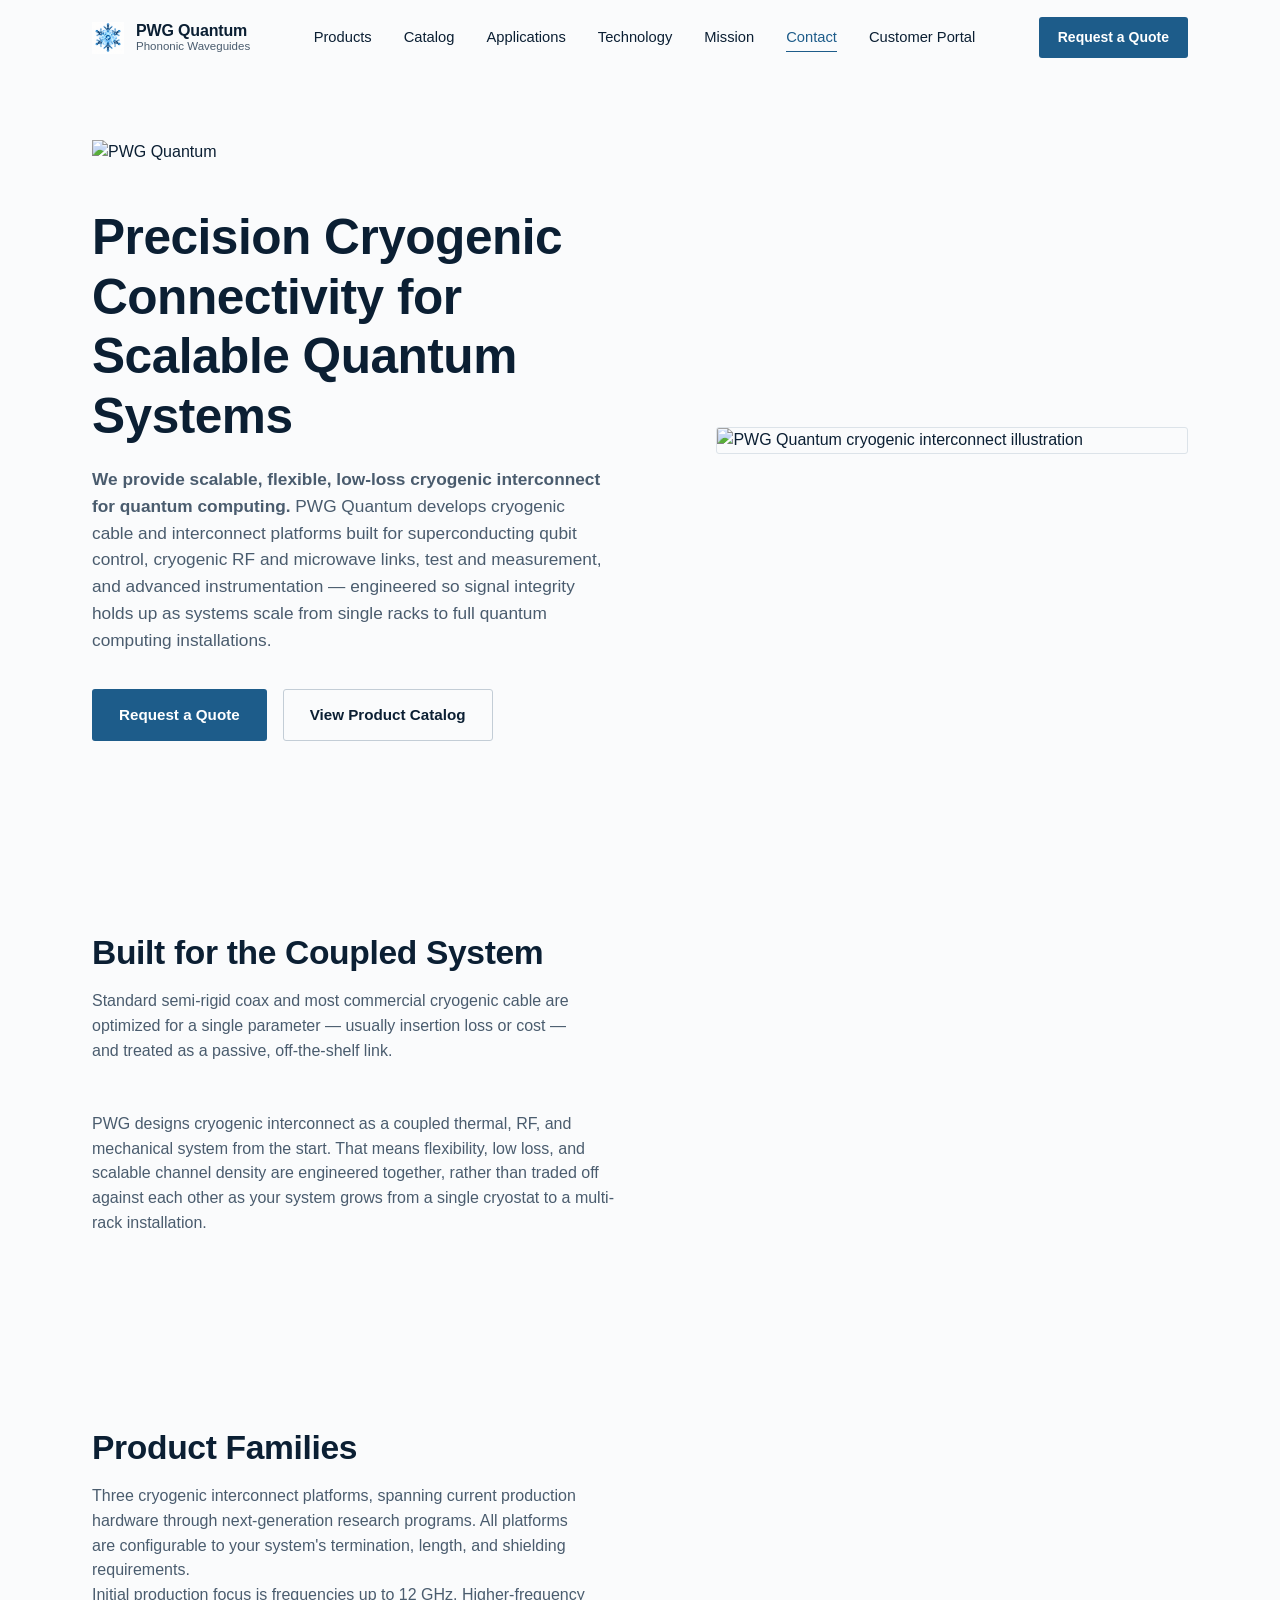
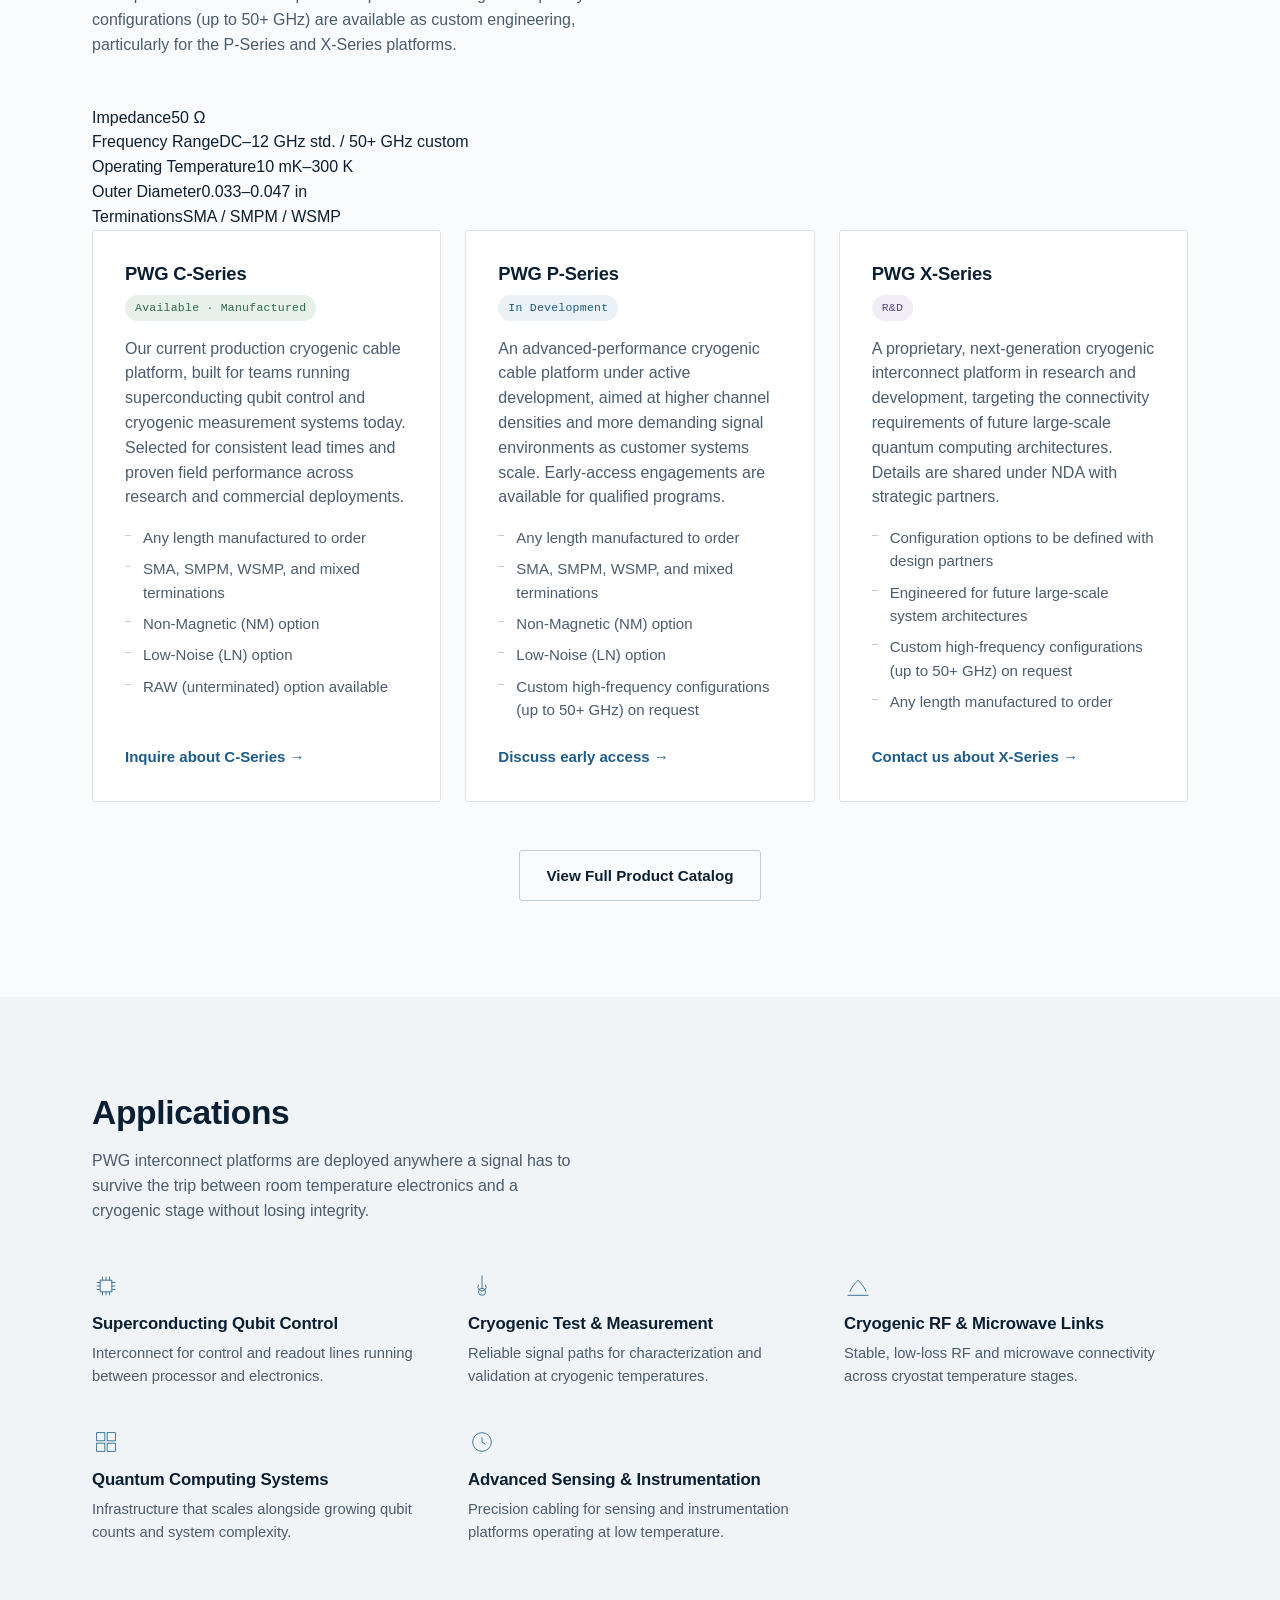
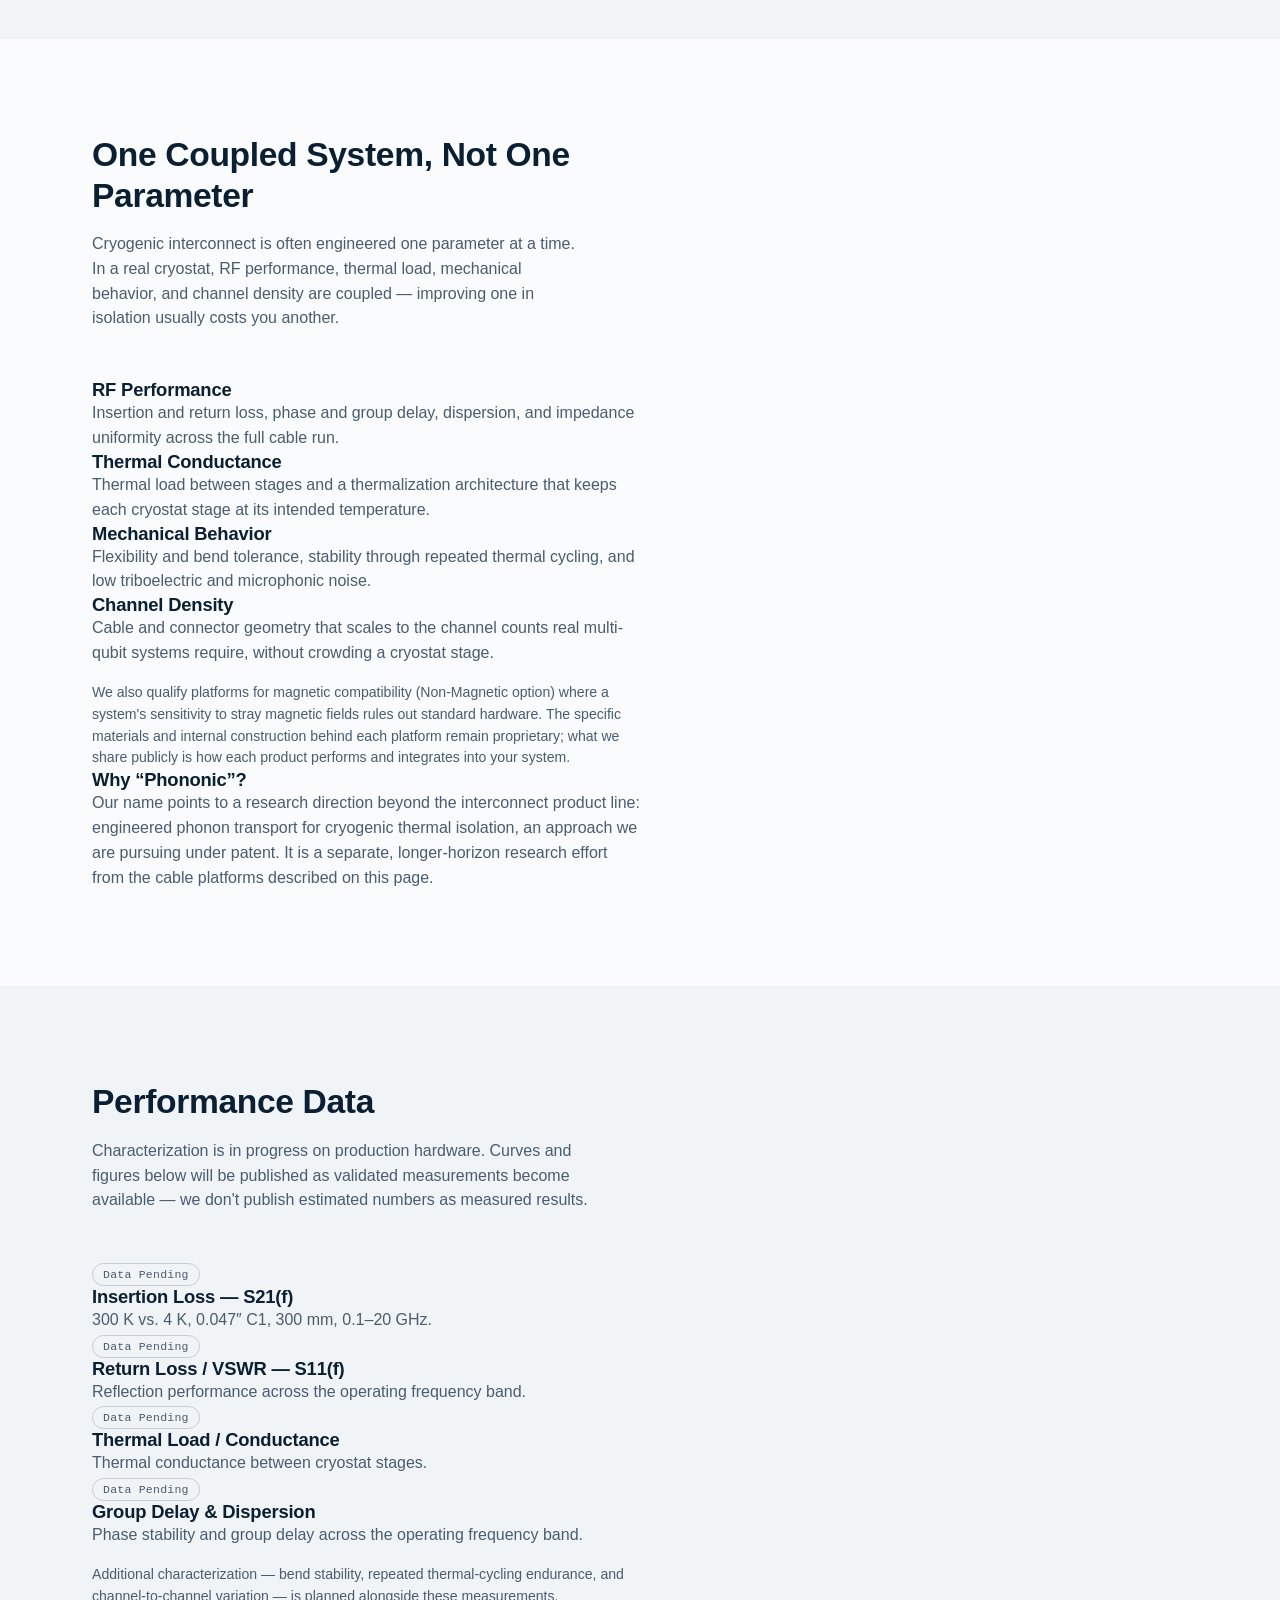
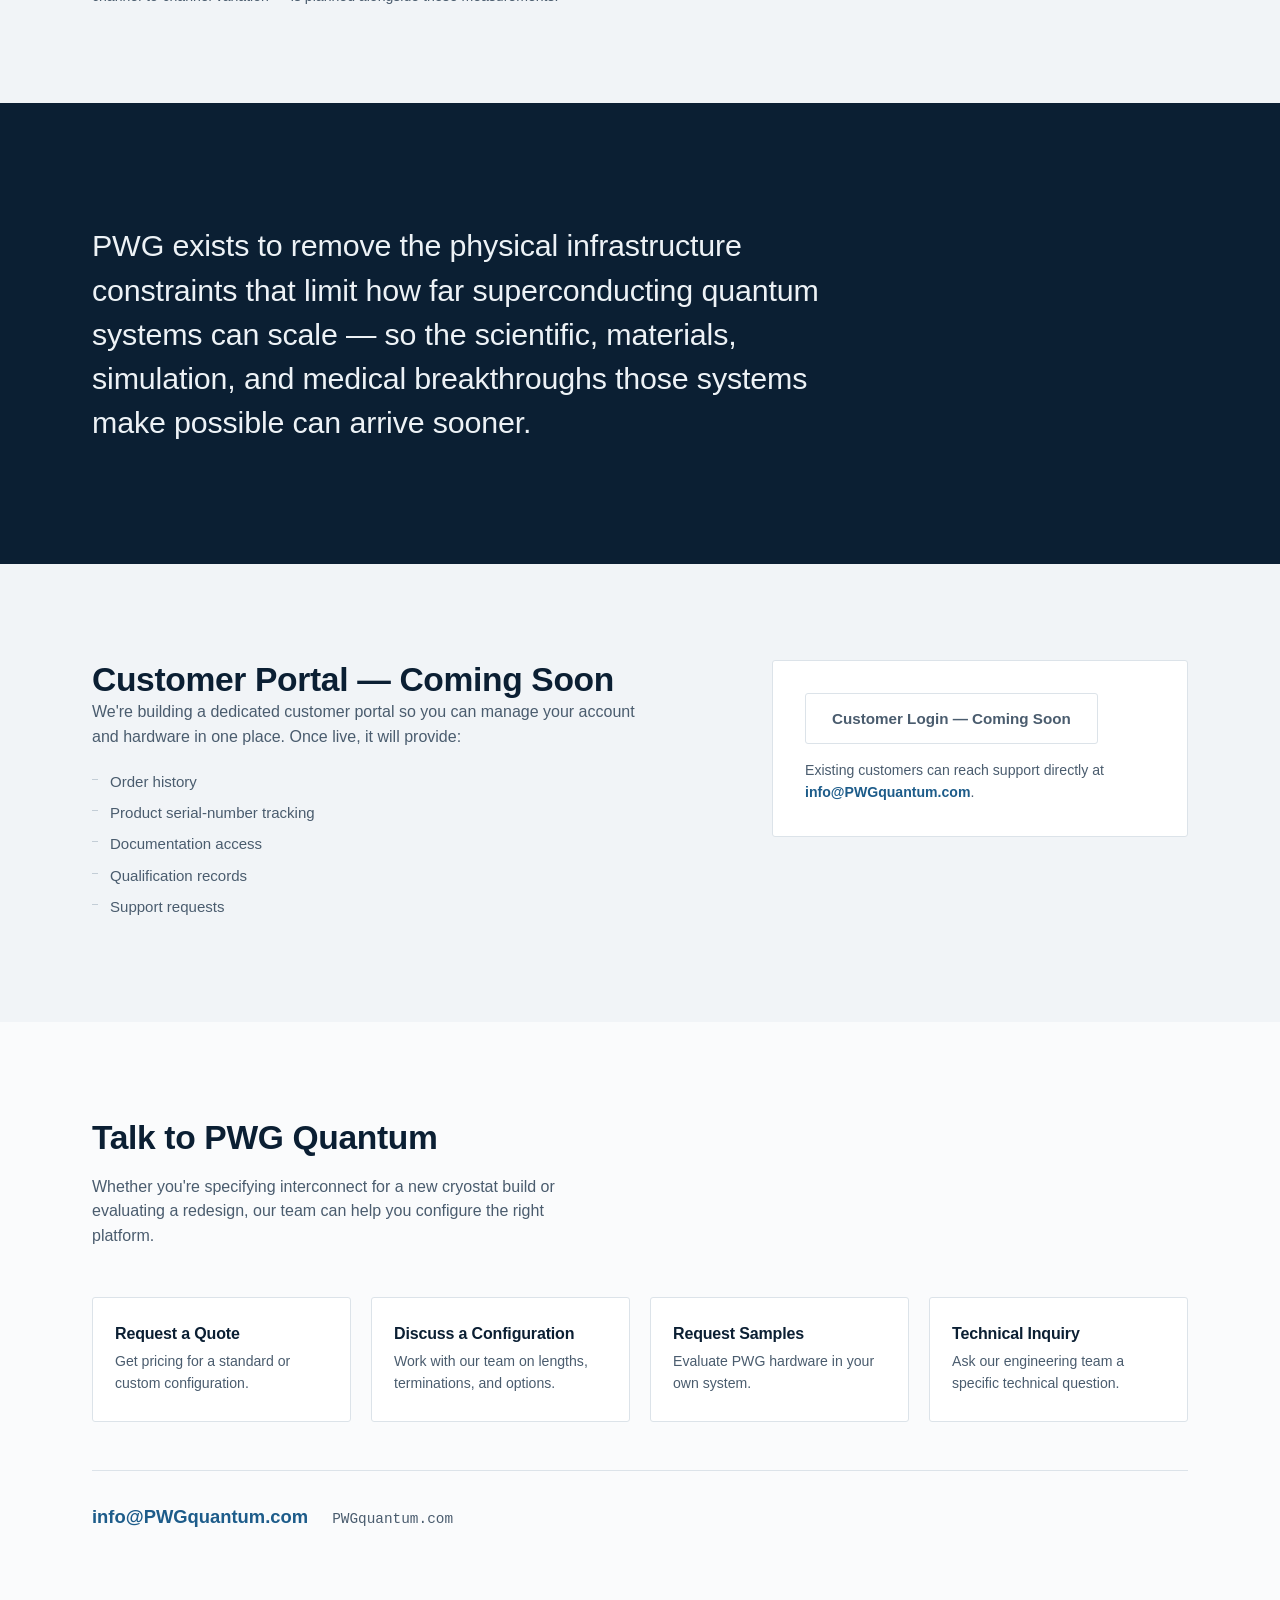
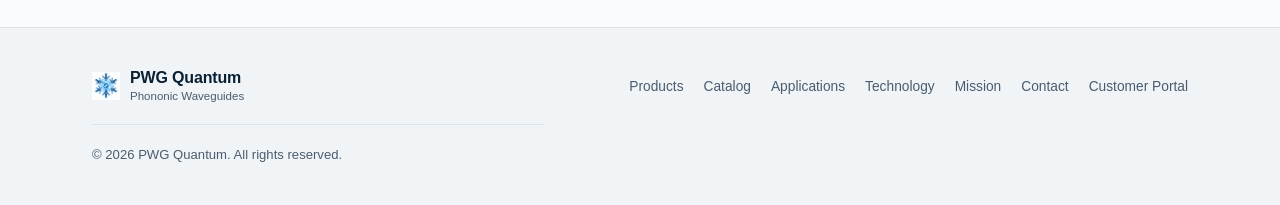
==== commit 26cfb17f: "Add files via upload" ====
--- a/index.html
+++ b/index.html
@@ -50,13 +50,14 @@
     <section class="hero" id="hero">
       <div class="hero-inner">
         <div class="hero-copy">
-          <!-- img src="logo.gif" alt="PWG Quantum" class="hero-logo"-->
+          <img src="big_logo.gif" alt="PWG Quantum" class="hero-logo">
           <h1>Precision Cryogenic Connectivity for Scalable Quantum Systems</h1>
           <p class="hero-lede">
-            PWG Quantum develops cryogenic cable and interconnect platforms built for superconducting
-            qubit control, cryogenic RF and microwave links, test and measurement, and advanced
-            instrumentation. Our platforms are engineered so signal integrity holds up as systems scale
-            from single racks to full quantum computing installations.
+            <strong>We provide scalable, flexible, low-loss cryogenic interconnect for quantum
+            computing.</strong> PWG Quantum develops cryogenic cable and interconnect platforms built
+            for superconducting qubit control, cryogenic RF and microwave links, test and measurement,
+            and advanced instrumentation &mdash; engineered so signal integrity holds up as systems
+            scale from single racks to full quantum computing installations.
           </p>
           <div class="hero-actions">
             <a href="mailto:info@PWGquantum.com?subject=Quote%20Request%20-%20PWG%20Quantum" class="btn btn-primary">Request a Quote</a>
@@ -65,8 +66,28 @@
         </div>
 
         <div class="hero-figure">
-          <img src="illustration.jpeg" alt="PWG Quantum cryogenic interconnect illustration">
-        </div>
+          <img src="illustration.jpg" alt="PWG Quantum cryogenic interconnect illustration">
+        </div>
+      </div>
+    </section>
+
+    <!-- ===================== WHY PWG ===================== -->
+    <section class="section" id="why-pwg">
+      <div class="section-inner">
+        <div class="section-head">
+          <h2>Built for the Coupled System</h2>
+          <p class="section-intro">
+            Standard semi-rigid coax and most commercial cryogenic cable are optimized for a single
+            parameter &mdash; usually insertion loss or cost &mdash; and treated as a passive,
+            off-the-shelf link.
+          </p>
+        </div>
+        <p>
+          PWG designs cryogenic interconnect as a coupled thermal, RF, and mechanical system from the
+          start. That means flexibility, low loss, and scalable channel density are engineered
+          together, rather than traded off against each other as your system grows from a single
+          cryostat to a multi-rack installation.
+        </p>
       </div>
     </section>
 
@@ -80,6 +101,19 @@
             next-generation research programs. All platforms are configurable to your system's
             termination, length, and shielding requirements.
           </p>
+          <p class="section-intro">
+            Initial production focus is frequencies up to 12 GHz. Higher-frequency configurations
+            (up to 50+ GHz) are available as custom engineering, particularly for the P-Series and
+            X-Series platforms.
+          </p>
+        </div>
+
+        <div class="spec-strip">
+          <div class="spec-strip-item"><span class="spec-strip-label">Impedance</span><span class="spec-strip-value">50 &Omega;</span></div>
+          <div class="spec-strip-item"><span class="spec-strip-label">Frequency Range</span><span class="spec-strip-value">DC&ndash;12 GHz std. / 50+ GHz custom</span></div>
+          <div class="spec-strip-item"><span class="spec-strip-label">Operating Temperature</span><span class="spec-strip-value">10 mK&ndash;300 K</span></div>
+          <div class="spec-strip-item"><span class="spec-strip-label">Outer Diameter</span><span class="spec-strip-value">0.033&ndash;0.047 in</span></div>
+          <div class="spec-strip-item"><span class="spec-strip-label">Terminations</span><span class="spec-strip-value">SMA / SMPM / WSMP</span></div>
         </div>
 
         <div class="product-grid">
@@ -96,7 +130,7 @@
               commercial deployments.
             </p>
             <ul class="option-list">
-              <li>Standard and custom lengths</li>
+              <li>Any length manufactured to order</li>
               <li>SMA, SMPM, WSMP, and mixed terminations</li>
               <li>Non-Magnetic (NM) option</li>
               <li>Low-Noise (LN) option</li>
@@ -116,10 +150,11 @@
               systems scale. Early-access engagements are available for qualified programs.
             </p>
             <ul class="option-list">
-              <li>Standard and custom lengths</li>
+              <li>Any length manufactured to order</li>
               <li>SMA, SMPM, WSMP, and mixed terminations</li>
               <li>Non-Magnetic (NM) option</li>
               <li>Low-Noise (LN) option</li>
+              <li>Custom high-frequency configurations (up to 50+ GHz) on request</li>
             </ul>
             <a href="mailto:info@PWGquantum.com?subject=P-Series%20Early%20Access%20-%20PWG%20Quantum" class="card-link">Discuss early access &rarr;</a>
           </article>
@@ -138,6 +173,8 @@
             <ul class="option-list">
               <li>Configuration options to be defined with design partners</li>
               <li>Engineered for future large-scale system architectures</li>
+              <li>Custom high-frequency configurations (up to 50+ GHz) on request</li>
+              <li>Any length manufactured to order</li>
             </ul>
             <a href="mailto:info@PWGquantum.com?subject=X-Series%20Partnership%20Inquiry%20-%20PWG%20Quantum" class="card-link">Contact us about X-Series &rarr;</a>
           </article>
@@ -203,29 +240,93 @@
 
     <!-- ===================== TECHNOLOGY ===================== -->
     <section class="section" id="technology">
-      <div class="section-inner technology-inner">
-        <div class="technology-copy">
-          <h2>Cryogenic Interconnect Infrastructure</h2>
+      <div class="section-inner">
+        <div class="section-head">
+          <h2>One Coupled System, Not One Parameter</h2>
+          <p class="section-intro">
+            Cryogenic interconnect is often engineered one parameter at a time. In a real cryostat,
+            RF performance, thermal load, mechanical behavior, and channel density are coupled
+            &mdash; improving one in isolation usually costs you another.
+          </p>
+        </div>
+
+        <div class="tradeoff-grid">
+          <div class="tradeoff-item">
+            <h3>RF Performance</h3>
+            <p>Insertion and return loss, phase and group delay, dispersion, and impedance uniformity across the full cable run.</p>
+          </div>
+          <div class="tradeoff-item">
+            <h3>Thermal Conductance</h3>
+            <p>Thermal load between stages and a thermalization architecture that keeps each cryostat stage at its intended temperature.</p>
+          </div>
+          <div class="tradeoff-item">
+            <h3>Mechanical Behavior</h3>
+            <p>Flexibility and bend tolerance, stability through repeated thermal cycling, and low triboelectric and microphonic noise.</p>
+          </div>
+          <div class="tradeoff-item">
+            <h3>Channel Density</h3>
+            <p>Cable and connector geometry that scales to the channel counts real multi-qubit systems require, without crowding a cryostat stage.</p>
+          </div>
+        </div>
+
+        <p class="section-note">
+          We also qualify platforms for magnetic compatibility (Non-Magnetic option) where a
+          system's sensitivity to stray magnetic fields rules out standard hardware. The specific
+          materials and internal construction behind each platform remain proprietary; what we
+          share publicly is how each product performs and integrates into your system.
+        </p>
+
+        <div class="phononic-callout">
+          <h3>Why &ldquo;Phononic&rdquo;?</h3>
           <p>
-            PWG focuses on the interconnect infrastructure that links superconducting quantum
-            processors to the classical control electronics that operate them. As systems move
-            from single-chip experiments to multi-stage cryostats with rising channel counts,
-            the cabling and connector infrastructure between temperature stages becomes a
-            limiting factor in its own right.
-          </p>
-          <p>
-            Our platforms are engineered end-to-end &mdash; from connector interface to cable
-            routing &mdash; to hold signal integrity across that temperature gradient, while
-            remaining practical to install, service, and scale inside real cryostat systems.
-            The specific materials and internal construction behind each platform are
-            proprietary; what we share publicly is how each product performs and integrates
-            into your system.
-          </p>
-         </div>
-        <div class="hero-figure">
-          <img src="PWGC1.jpg" alt="PWG Quantum cryogenic FlexCableC1 illustration">
-        </div>
-      </div>
+            Our name points to a research direction beyond the interconnect product line: engineered
+            phonon transport for cryogenic thermal isolation, an approach we are pursuing under
+            patent. It is a separate, longer-horizon research effort from the cable platforms
+            described on this page.
+          </p>
+        </div>
+      </div>
+    </section>
+
+    <!-- ===================== PERFORMANCE DATA ===================== -->
+    <section class="section section-alt" id="performance-data">
+      <div class="section-inner">
+        <div class="section-head">
+          <h2>Performance Data</h2>
+          <p class="section-intro">
+            Characterization is in progress on production hardware. Curves and figures below will
+            be published as validated measurements become available &mdash; we don't publish
+            estimated numbers as measured results.
+          </p>
+        </div>
+
+        <div class="perf-grid">
+          <div class="perf-card">
+            <span class="status status-planned">Data Pending</span>
+            <h3>Insertion Loss &mdash; S21(f)</h3>
+            <p>300 K vs. 4 K, 0.047&Prime; C1, 300 mm, 0.1&ndash;20 GHz.</p>
+          </div>
+          <div class="perf-card">
+            <span class="status status-planned">Data Pending</span>
+            <h3>Return Loss / VSWR &mdash; S11(f)</h3>
+            <p>Reflection performance across the operating frequency band.</p>
+          </div>
+          <div class="perf-card">
+            <span class="status status-planned">Data Pending</span>
+            <h3>Thermal Load / Conductance</h3>
+            <p>Thermal conductance between cryostat stages.</p>
+          </div>
+          <div class="perf-card">
+            <span class="status status-planned">Data Pending</span>
+            <h3>Group Delay &amp; Dispersion</h3>
+            <p>Phase stability and group delay across the operating frequency band.</p>
+          </div>
+        </div>
+
+        <p class="section-note">
+          Additional characterization &mdash; bend stability, repeated thermal-cycling endurance,
+          and channel-to-channel variation &mdash; is planned alongside these measurements.
+        </p>
       </div>
     </section>
 
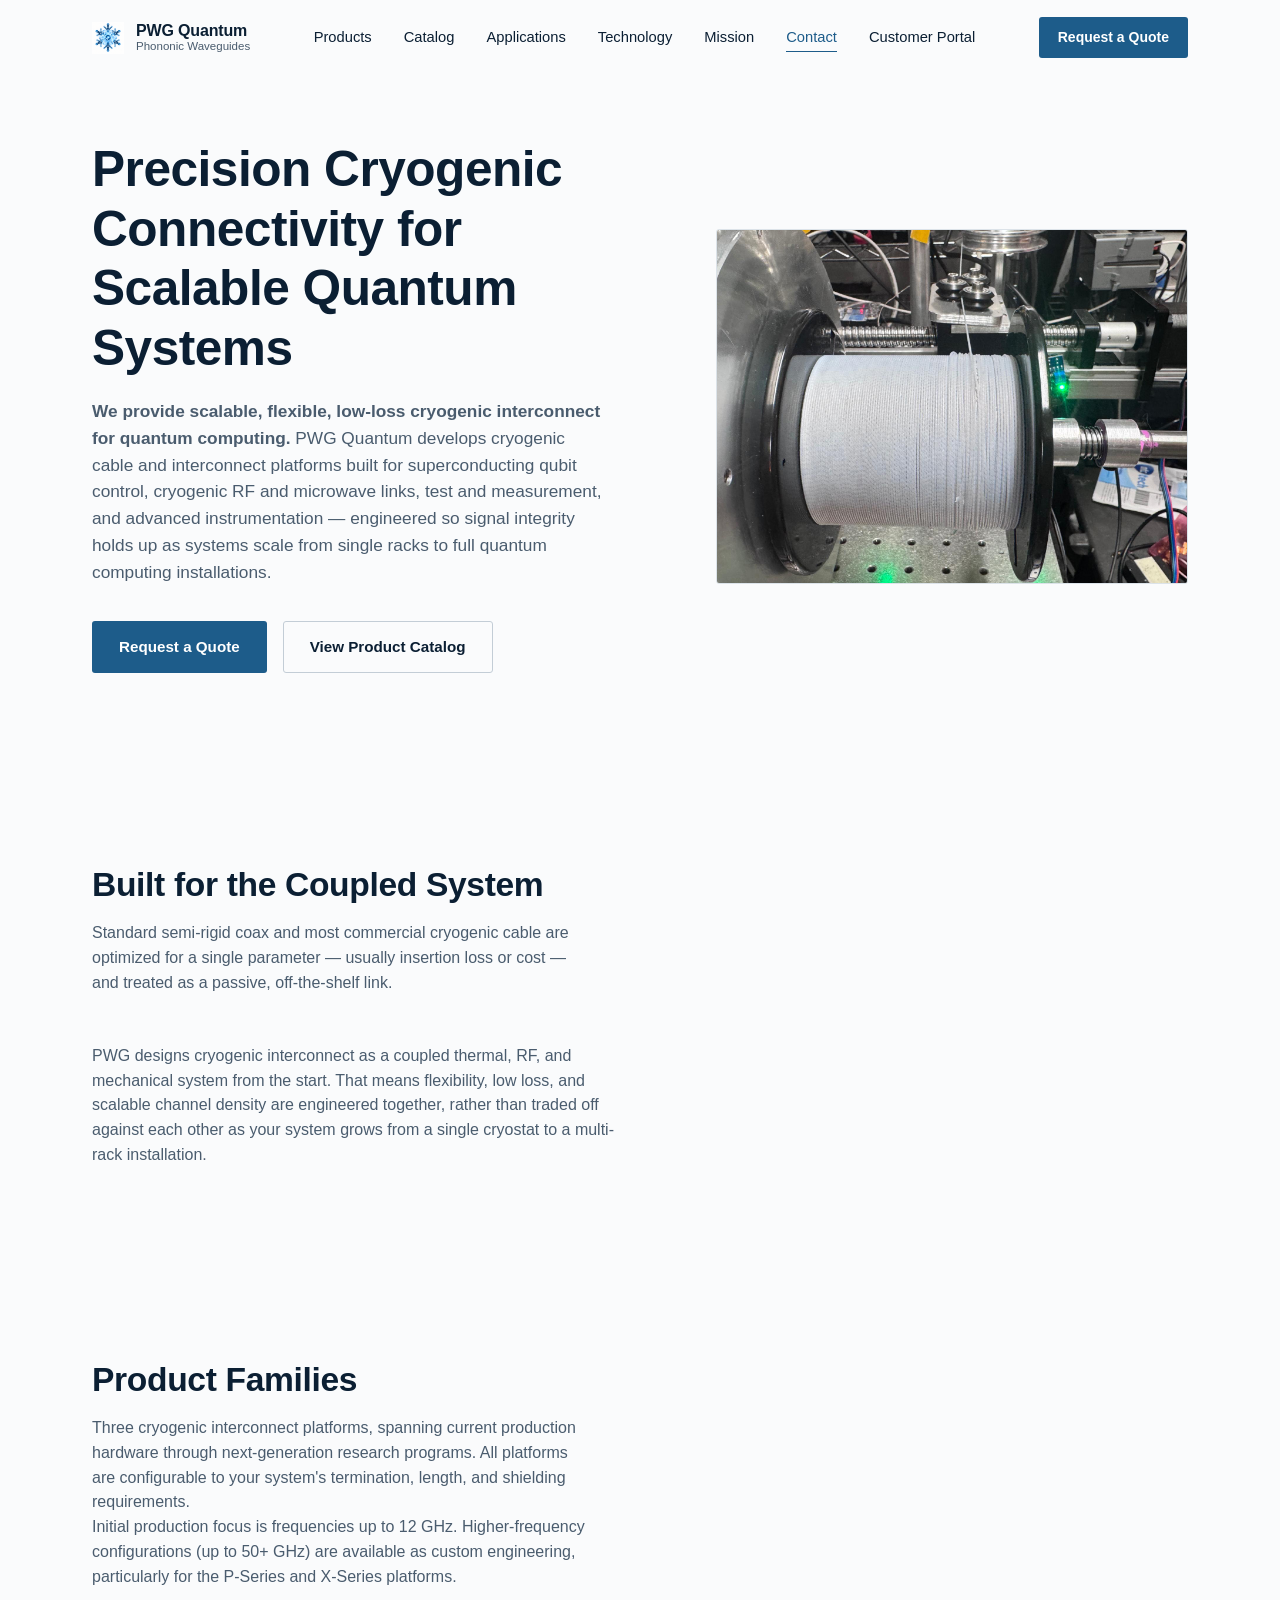
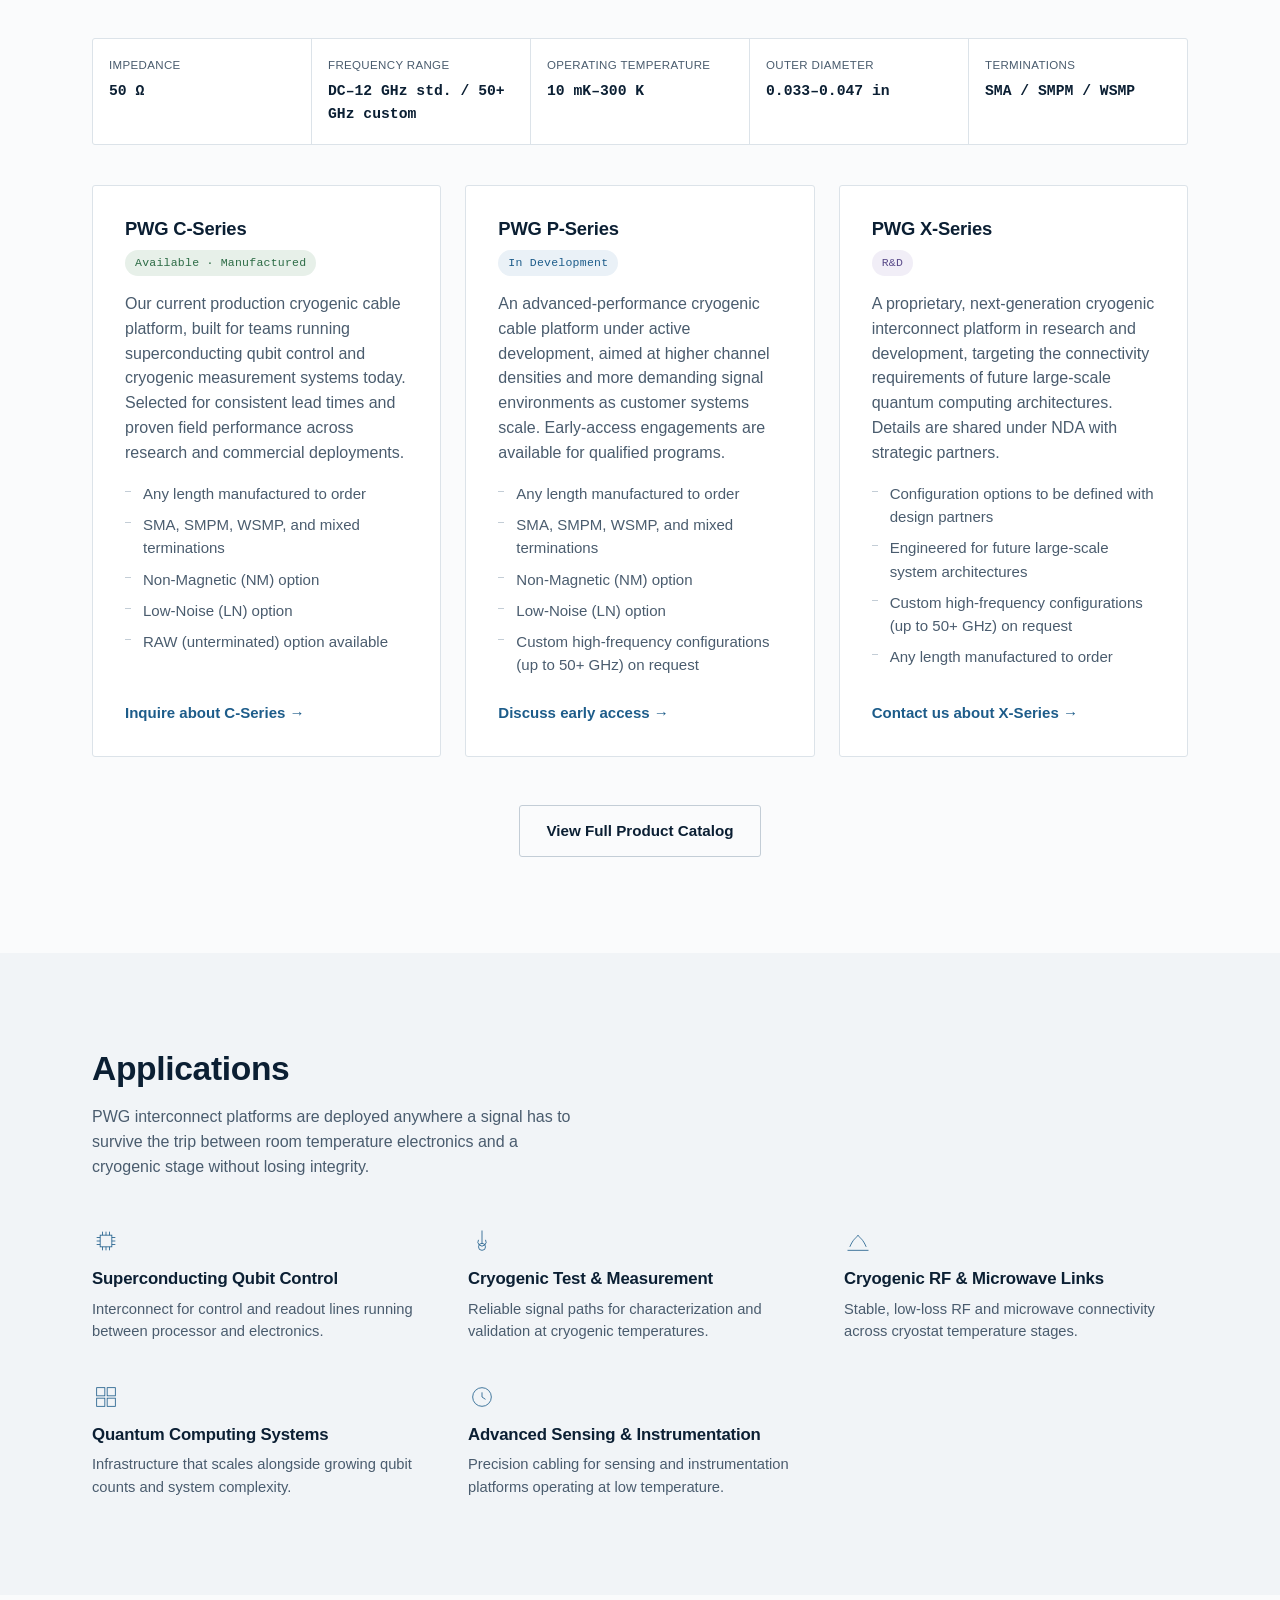
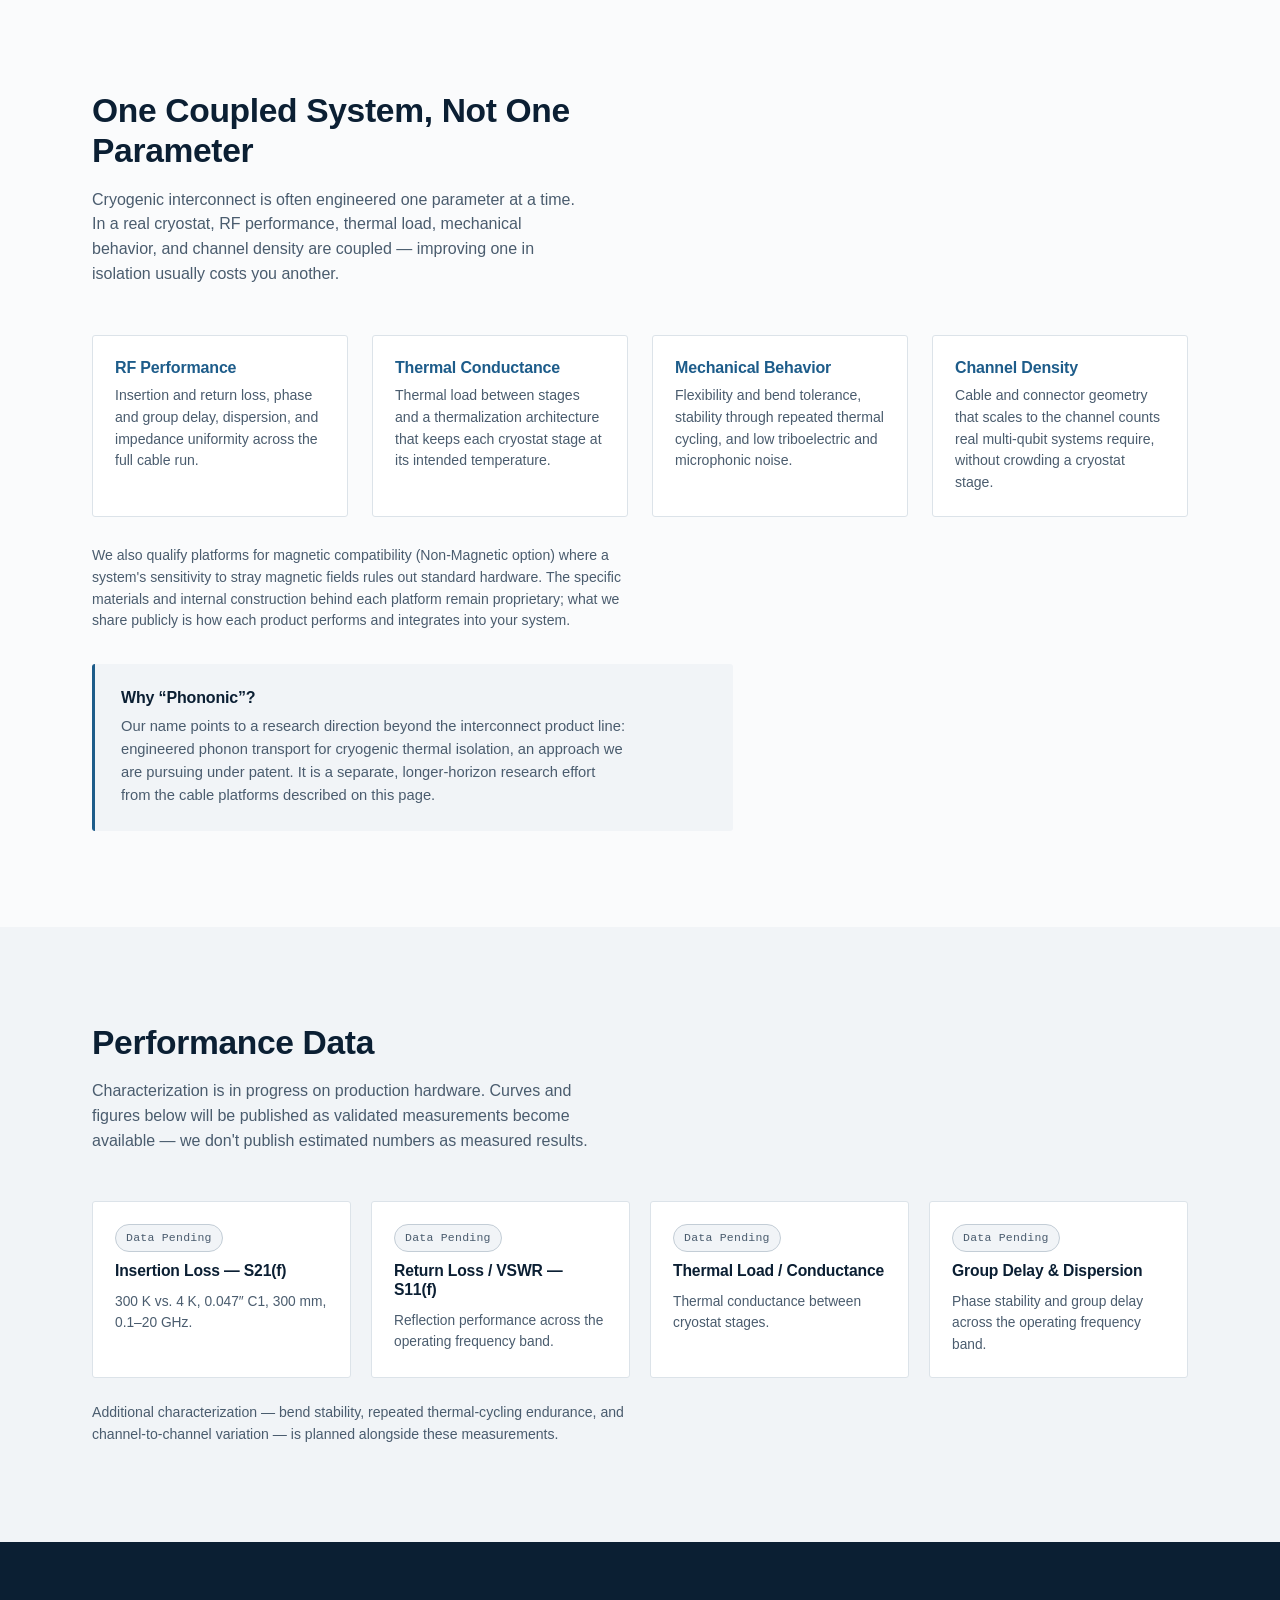
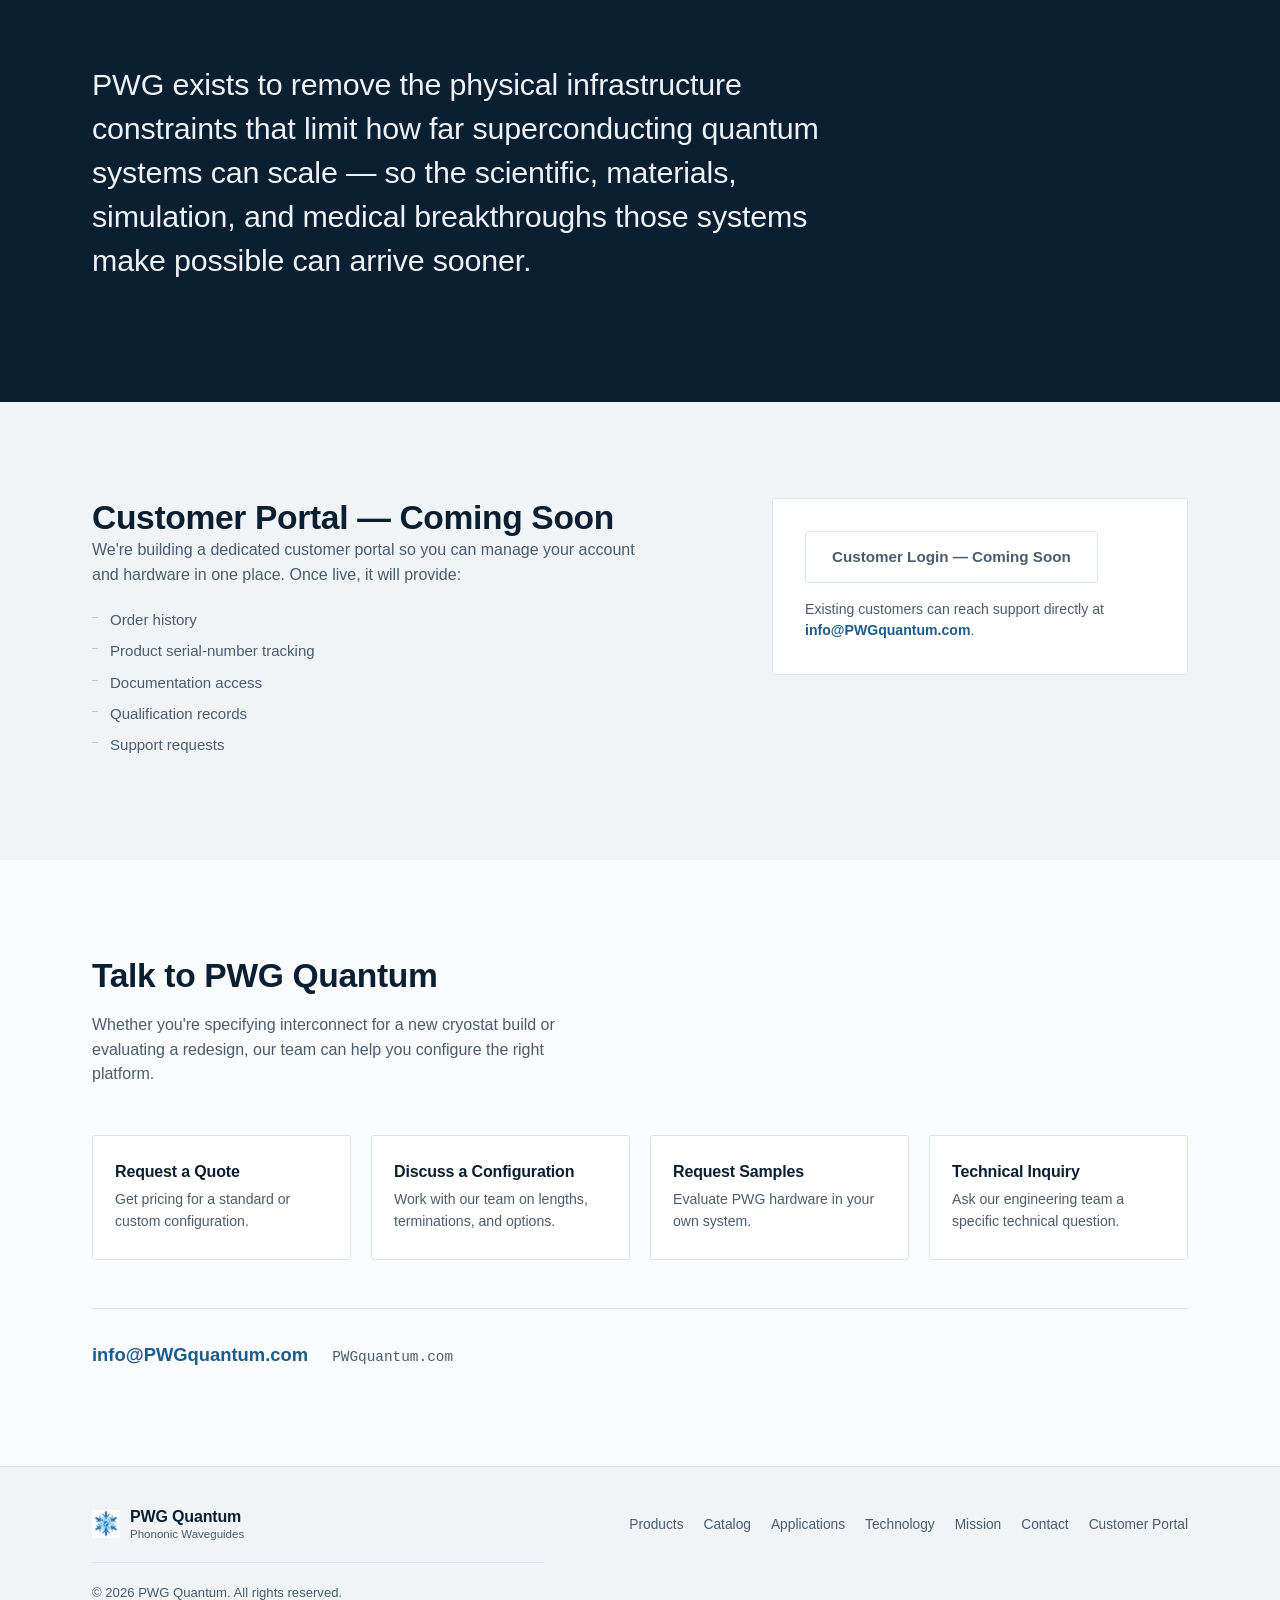
==== commit 6909420b: "Update image file extensions in index.html jpg - jpeg commented big logo" ====
--- a/index.html
+++ b/index.html
@@ -50,7 +50,7 @@
     <section class="hero" id="hero">
       <div class="hero-inner">
         <div class="hero-copy">
-          <img src="big_logo.gif" alt="PWG Quantum" class="hero-logo">
+          <!-- img src="big_logo.gif" alt="PWG Quantum" class="hero-logo"-->
           <h1>Precision Cryogenic Connectivity for Scalable Quantum Systems</h1>
           <p class="hero-lede">
             <strong>We provide scalable, flexible, low-loss cryogenic interconnect for quantum
@@ -66,7 +66,7 @@
         </div>
 
         <div class="hero-figure">
-          <img src="illustration.jpg" alt="PWG Quantum cryogenic interconnect illustration">
+          <img src="illustration.jpeg" alt="PWG Quantum cryogenic interconnect illustration">
         </div>
       </div>
     </section>
--- a/styles.css
+++ b/styles.css
@@ -375,6 +375,37 @@
   justify-content: center;
 }
 
+/* Key spec banner (used on Product Families) */
+.spec-strip {
+  display: grid;
+  grid-template-columns: repeat(5, 1fr);
+  gap: 1px;
+  background: var(--color-border);
+  border: 1px solid var(--color-border);
+  border-radius: var(--radius-sm);
+  overflow: hidden;
+  margin-bottom: 40px;
+}
+.spec-strip-item {
+  background: var(--color-surface);
+  padding: 18px 16px;
+  display: flex;
+  flex-direction: column;
+  gap: 6px;
+}
+.spec-strip-label {
+  font-size: 0.72rem;
+  text-transform: uppercase;
+  letter-spacing: 0.03em;
+  color: var(--color-ink-secondary);
+}
+.spec-strip-value {
+  font-family: var(--font-mono);
+  font-size: 0.92rem;
+  color: var(--color-ink);
+  font-weight: 600;
+}
+
 /* ---------- Applications ---------- */
 .applications-grid {
   display: grid;
@@ -403,6 +434,53 @@
 
 .technology-copy h2 { margin-bottom: 20px; }
 .technology-copy p { margin-bottom: 16px; max-width: 58ch; }
+
+/* Coupled-system trade-off grid (Technology section) */
+.tradeoff-grid {
+  display: grid;
+  grid-template-columns: repeat(4, 1fr);
+  gap: 24px;
+  margin-bottom: 28px;
+}
+.tradeoff-item {
+  background: var(--color-surface);
+  border: 1px solid var(--color-border);
+  border-radius: var(--radius-sm);
+  padding: 22px;
+}
+.tradeoff-item h3 { font-size: 1rem; margin-bottom: 8px; color: var(--color-accent); }
+.tradeoff-item p { font-size: 0.88rem; }
+
+.phononic-callout {
+  margin-top: 32px;
+  padding: 24px 26px;
+  background: var(--color-bg-alt);
+  border-left: 3px solid var(--color-accent);
+  border-radius: var(--radius-sm);
+  max-width: 72ch;
+}
+.phononic-callout h3 { font-size: 1rem; margin-bottom: 8px; }
+.phononic-callout p { font-size: 0.92rem; margin: 0; }
+
+/* Performance data placeholder grid */
+.perf-grid {
+  display: grid;
+  grid-template-columns: repeat(4, 1fr);
+  gap: 20px;
+  margin-bottom: 24px;
+}
+.perf-card {
+  background: var(--color-surface);
+  border: 1px solid var(--color-border);
+  border-radius: var(--radius-sm);
+  padding: 22px;
+  display: flex;
+  flex-direction: column;
+  gap: 10px;
+  align-items: flex-start;
+}
+.perf-card h3 { font-size: 0.98rem; }
+.perf-card p { font-size: 0.86rem; }
 
 /* ---------- Mission ---------- */
 .mission {
@@ -723,6 +801,10 @@
     grid-template-columns: 1fr;
   }
   .technology-figure { order: -1; max-width: 360px; }
+
+  .spec-strip { grid-template-columns: repeat(2, 1fr); }
+  .tradeoff-grid { grid-template-columns: repeat(2, 1fr); }
+  .perf-grid { grid-template-columns: repeat(2, 1fr); }
 }
 
 @media (max-width: 620px) {
@@ -772,6 +854,10 @@
   .applications-grid { grid-template-columns: 1fr; }
   .contact-grid { grid-template-columns: 1fr; }
 
+  .spec-strip { grid-template-columns: 1fr; }
+  .tradeoff-grid { grid-template-columns: 1fr; }
+  .perf-grid { grid-template-columns: 1fr; }
+
   .logo-sub { display: none; }
   .mission { padding: 80px 0; }
 }
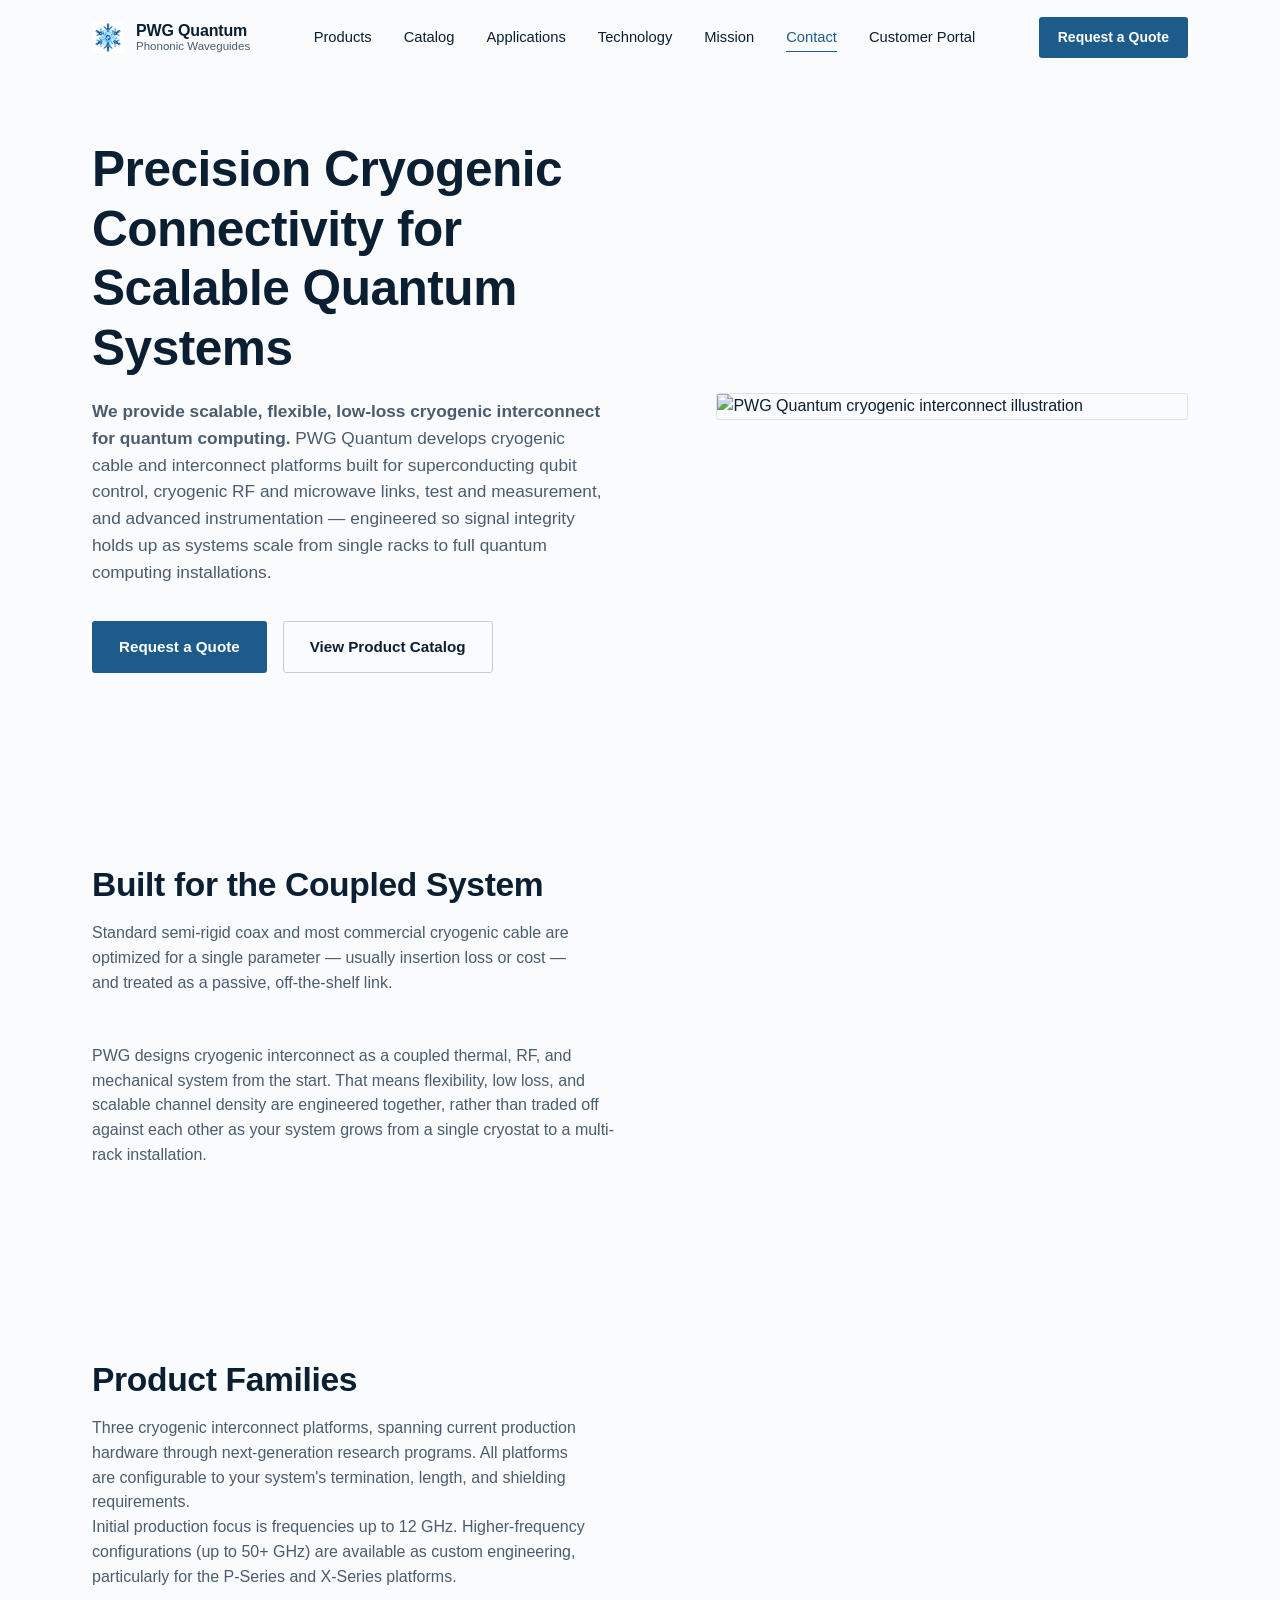
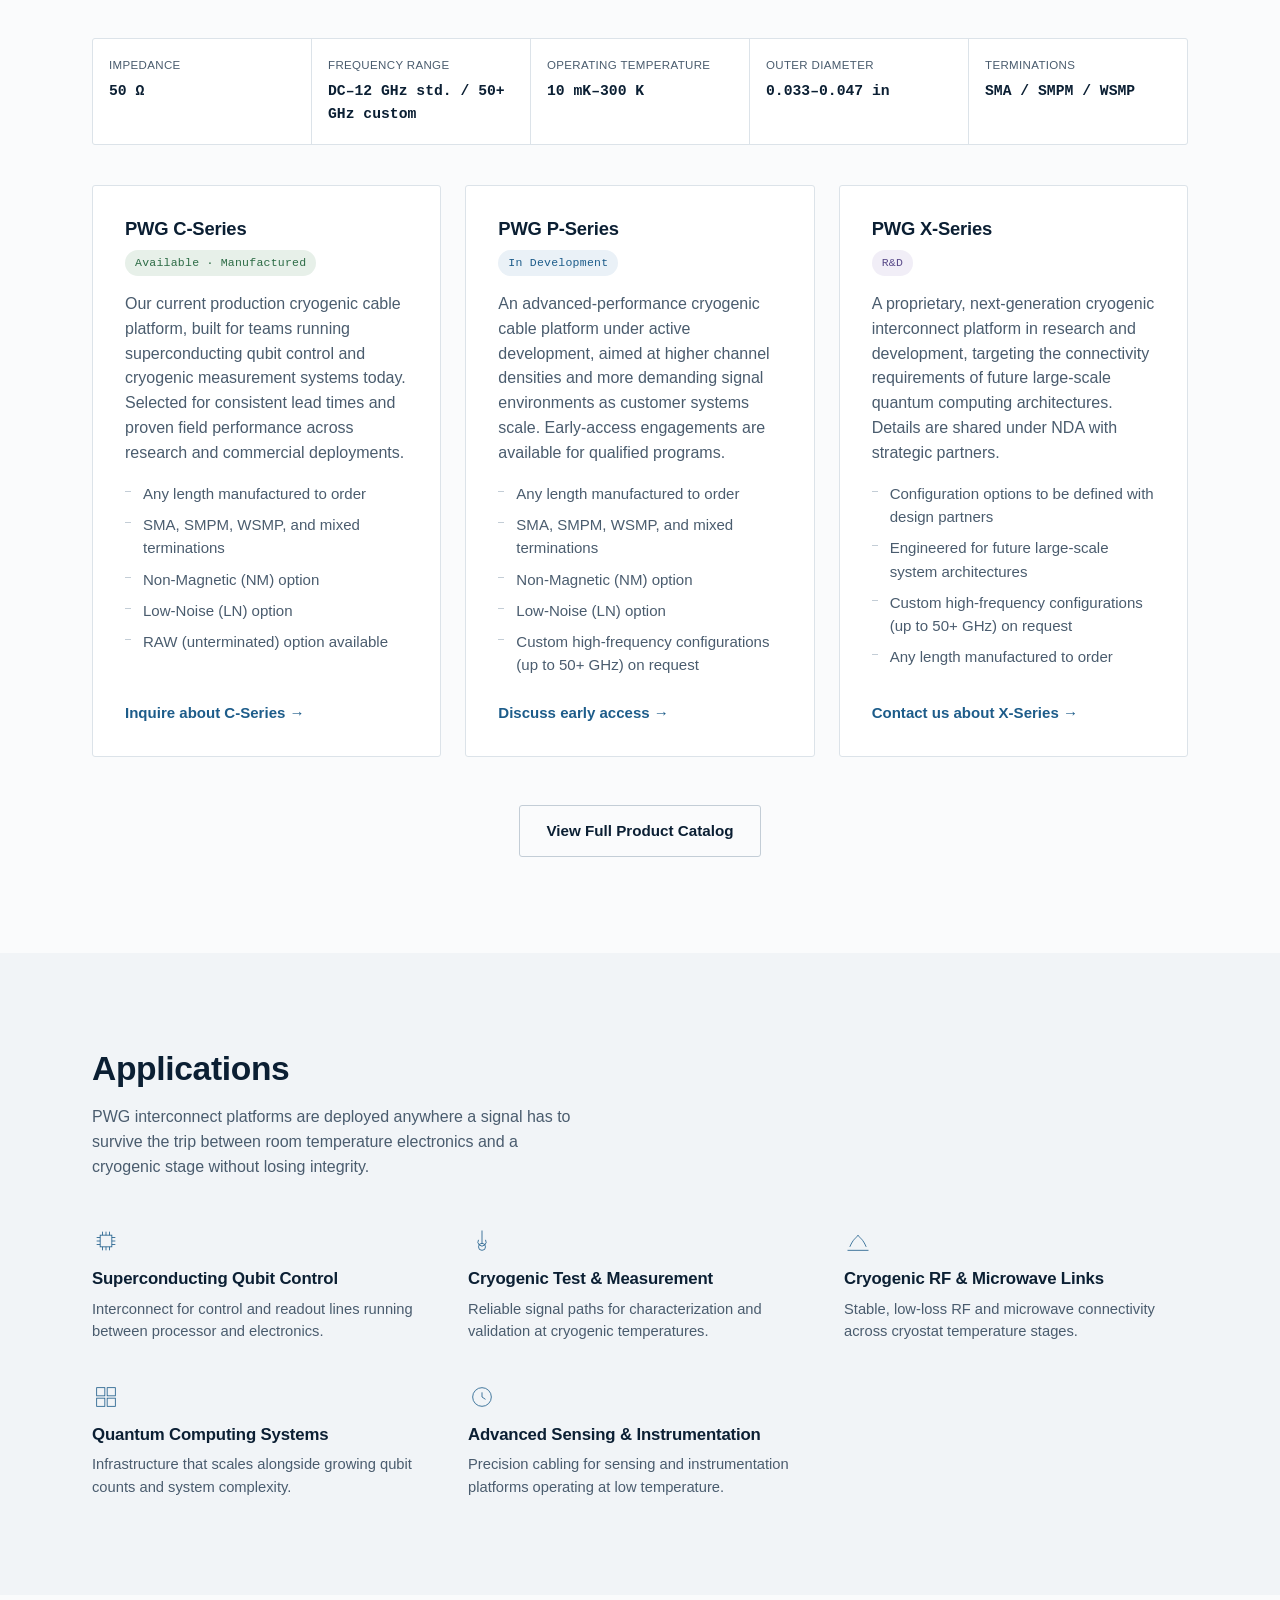
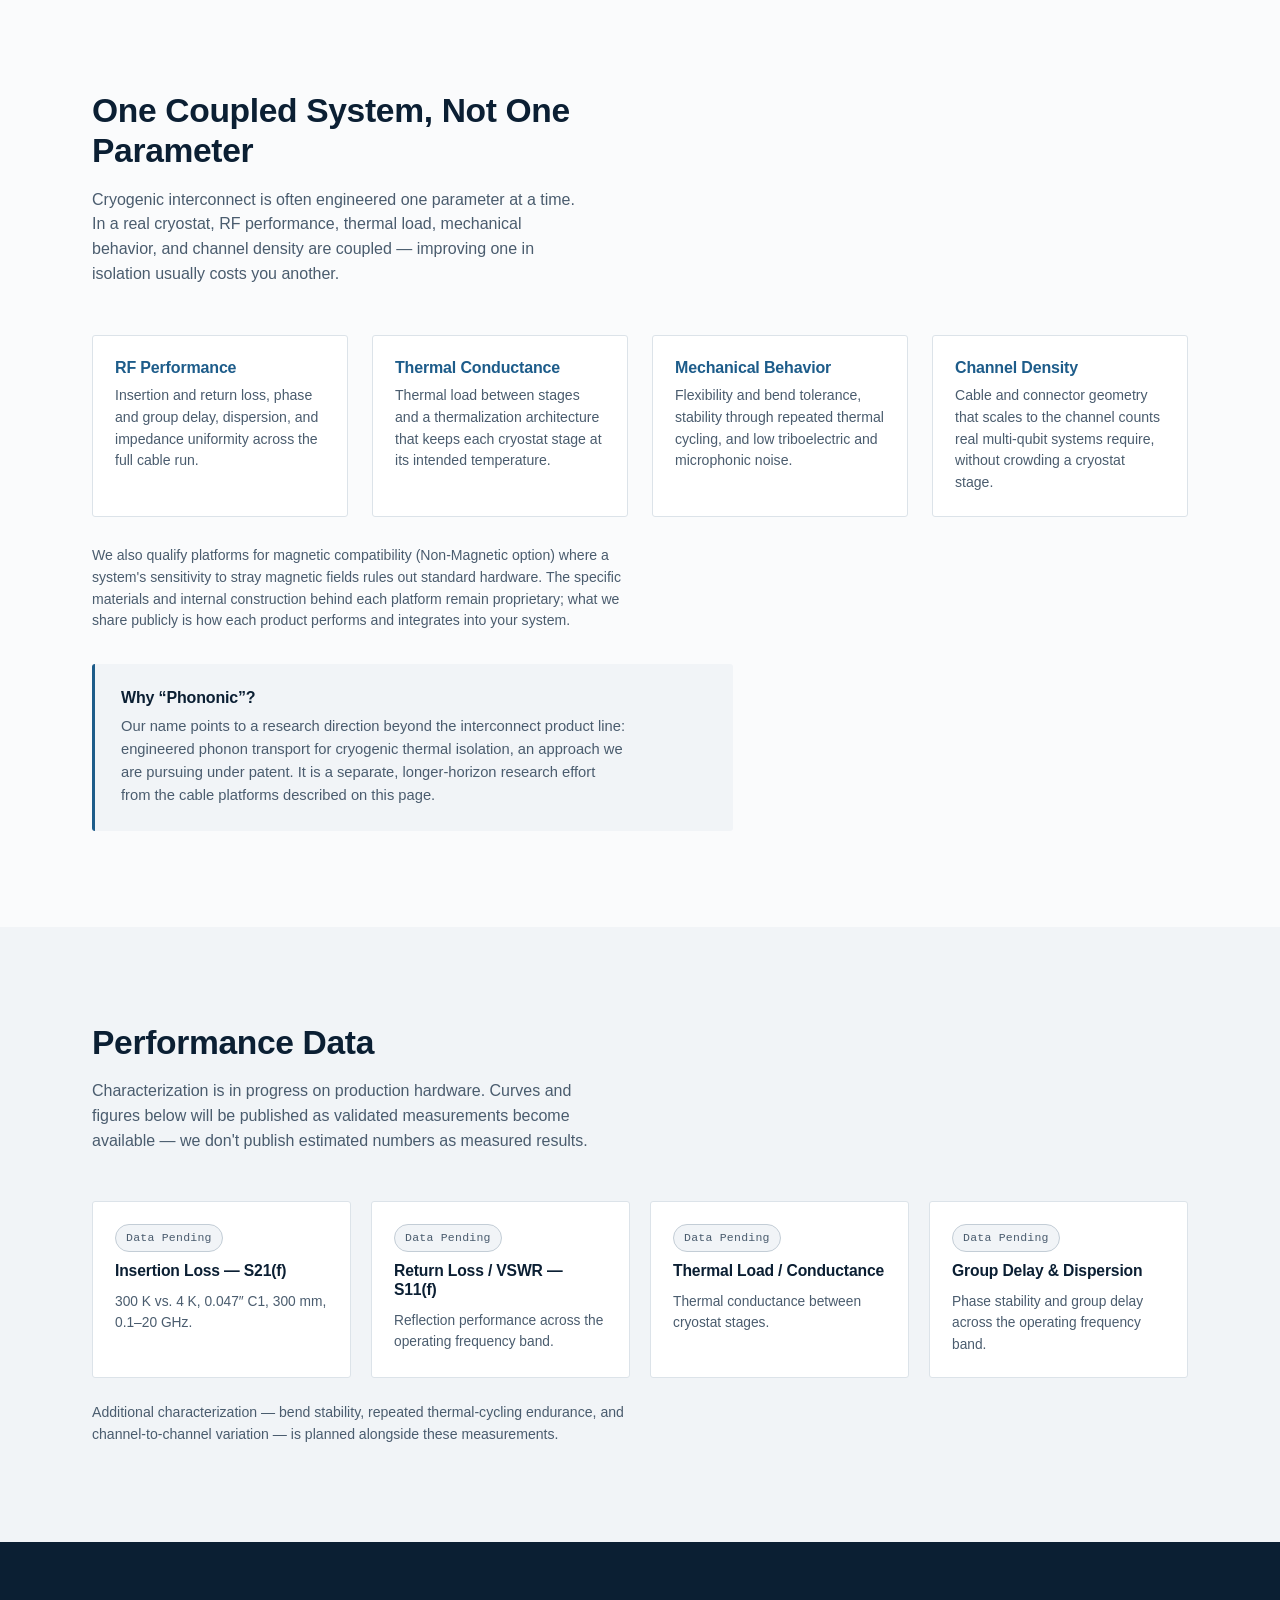
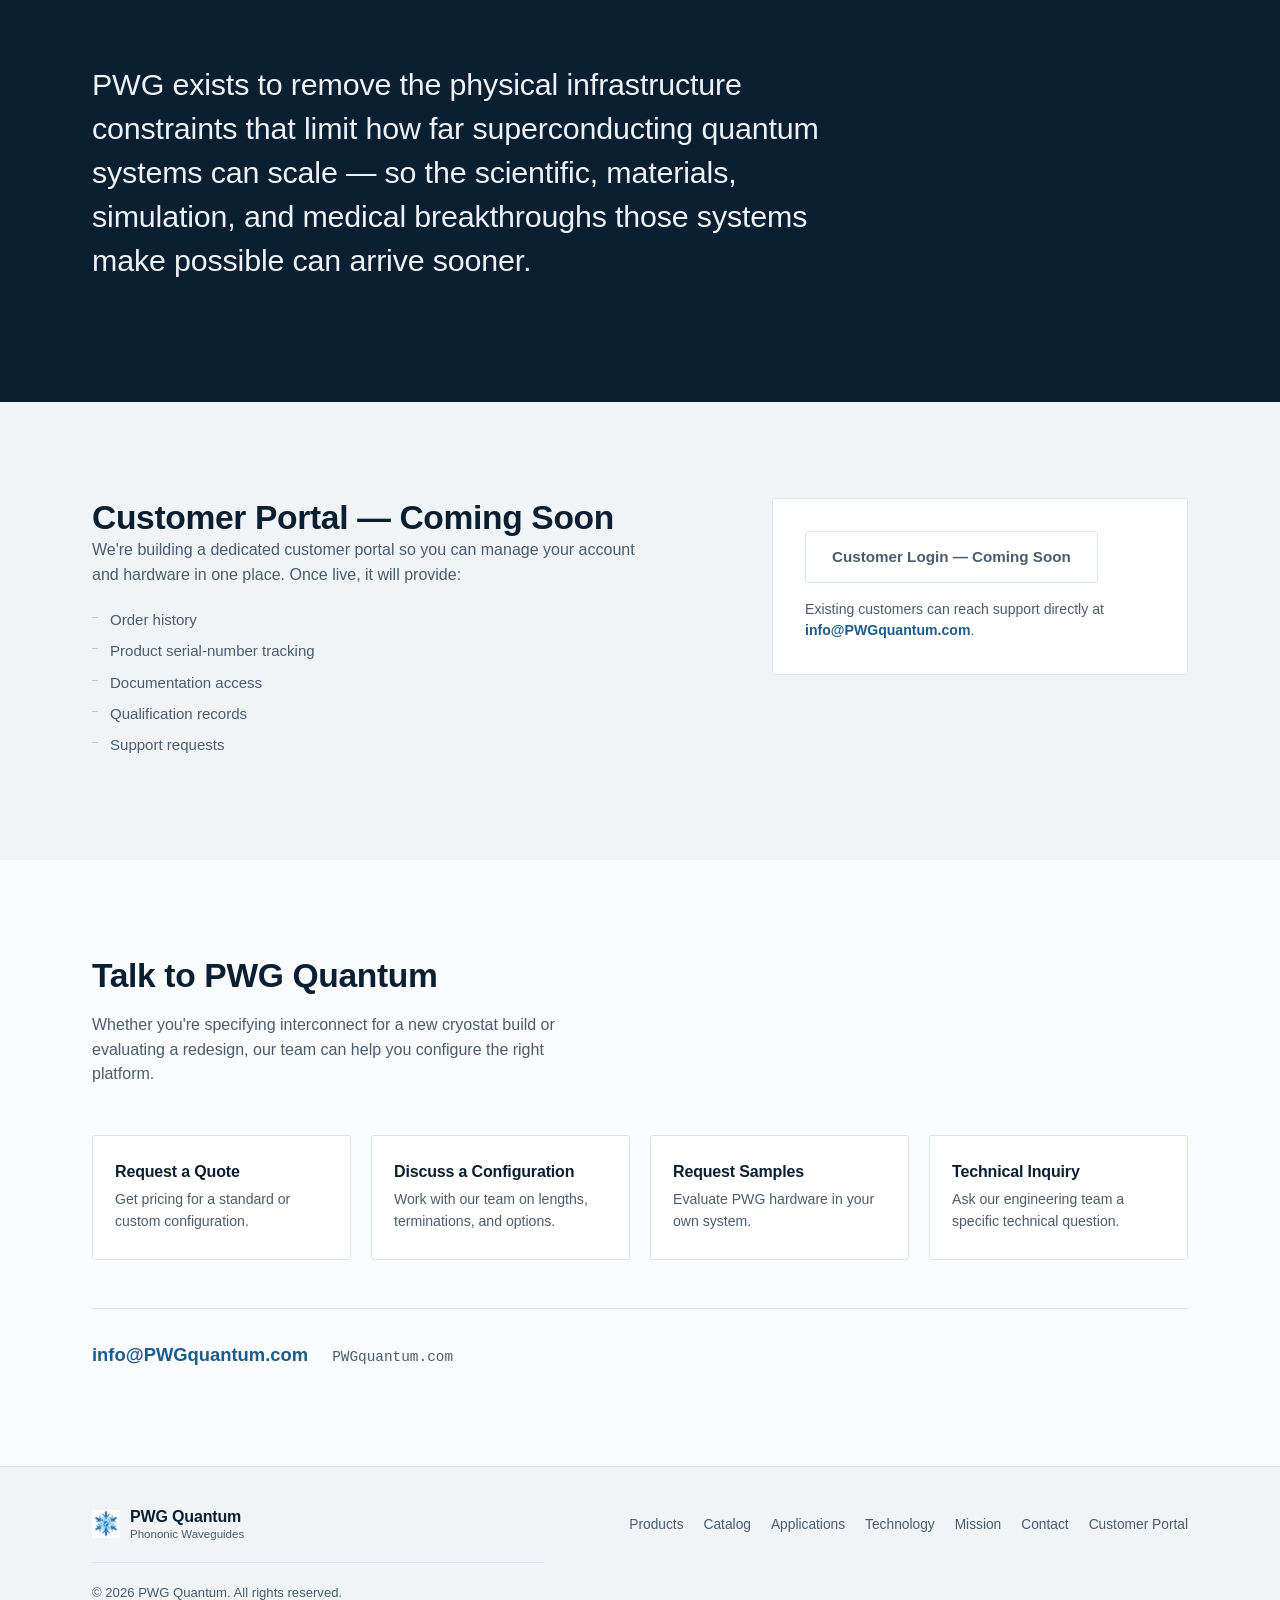
==== commit b7678f35: "Update image source in index.html add instead of illustration 1 PWGC2" ====
--- a/index.html
+++ b/index.html
@@ -66,7 +66,7 @@
         </div>
 
         <div class="hero-figure">
-          <img src="illustration.jpeg" alt="PWG Quantum cryogenic interconnect illustration">
+          <img src="PWGC2.jpg" alt="PWG Quantum cryogenic interconnect illustration">
         </div>
       </div>
     </section>
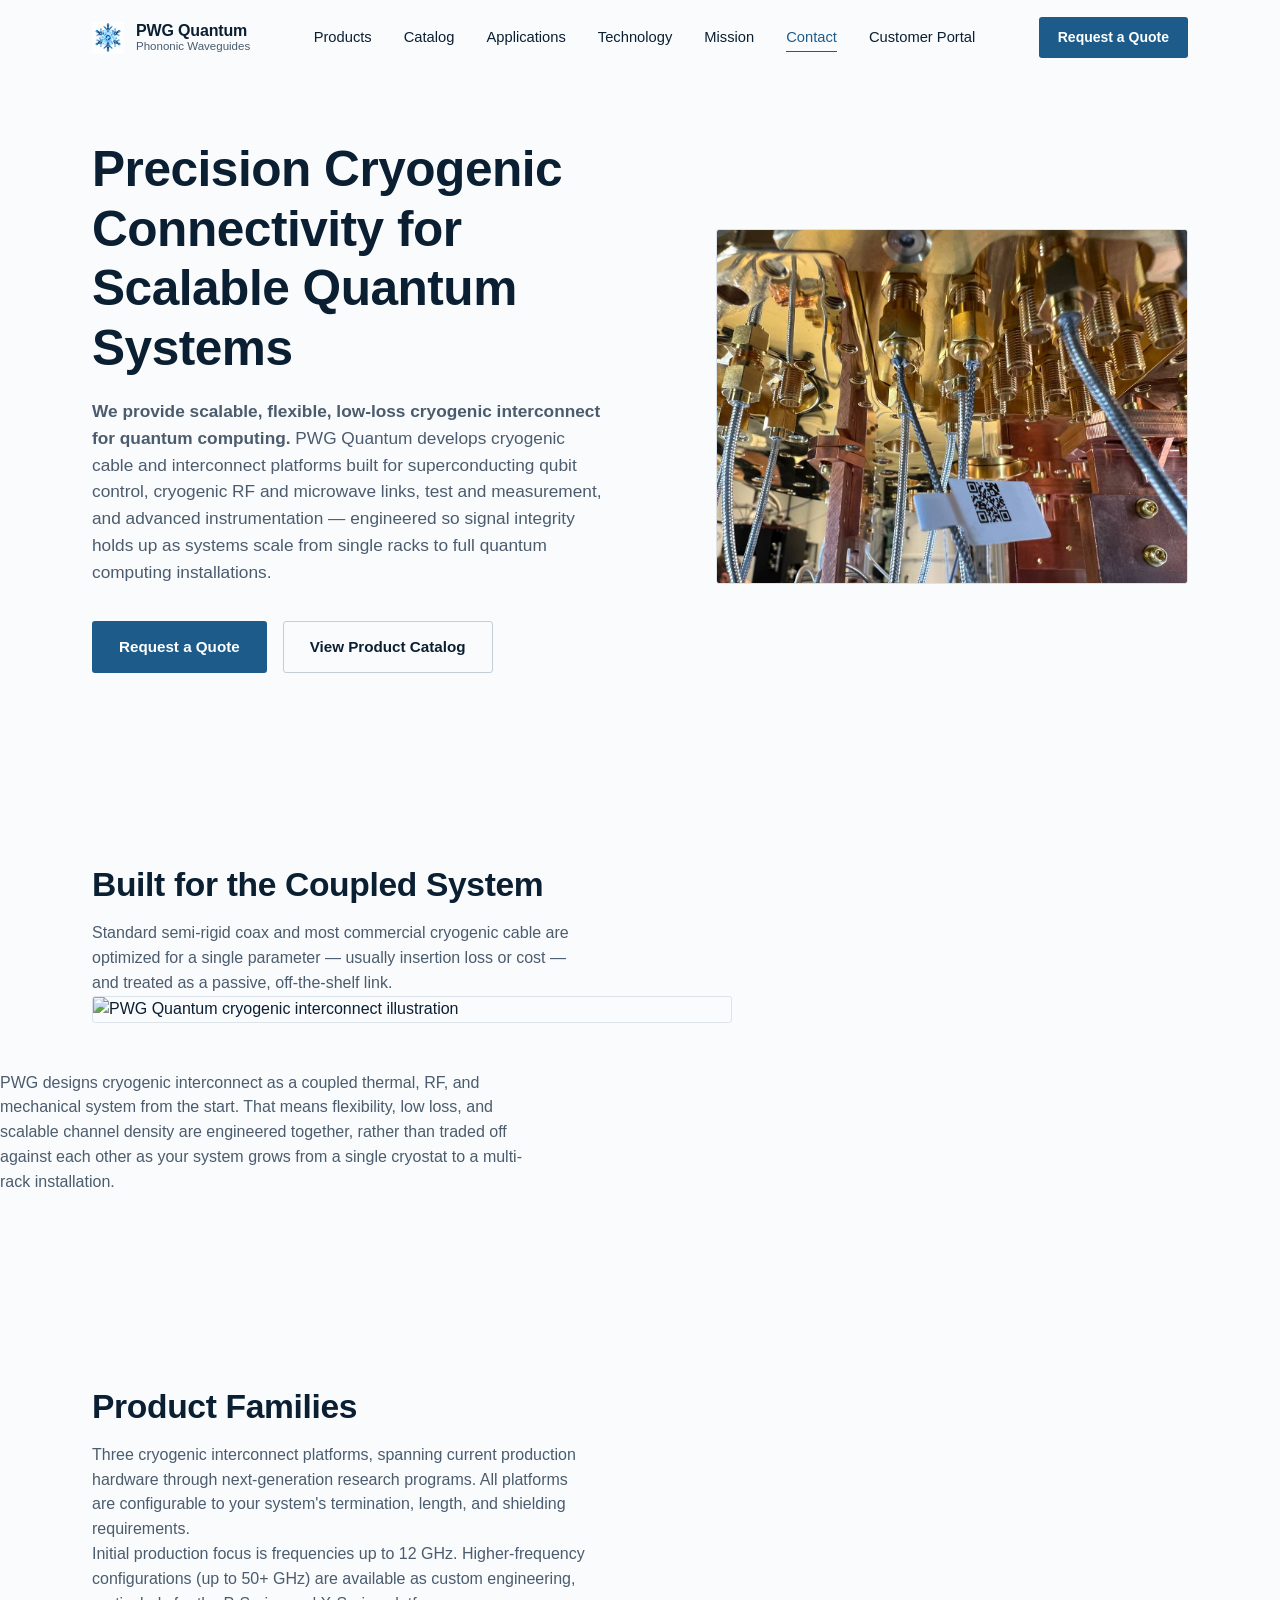
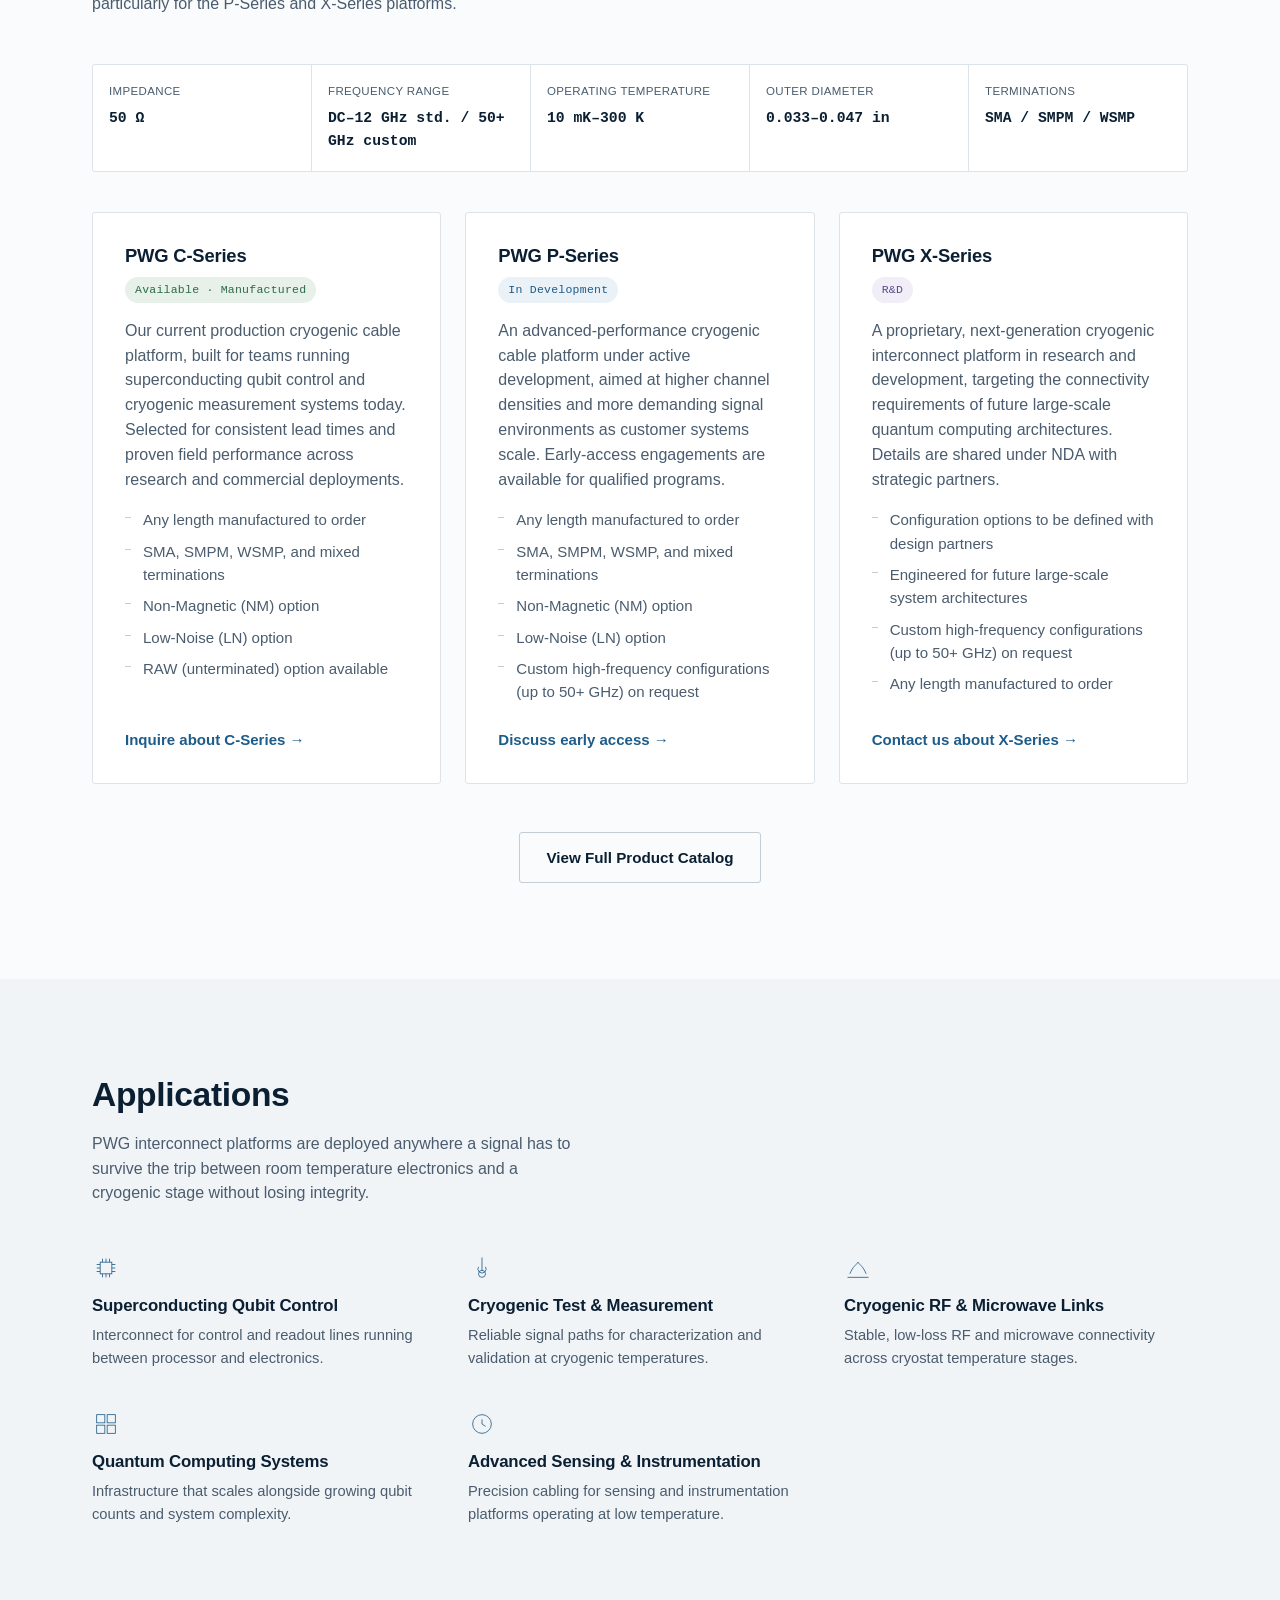
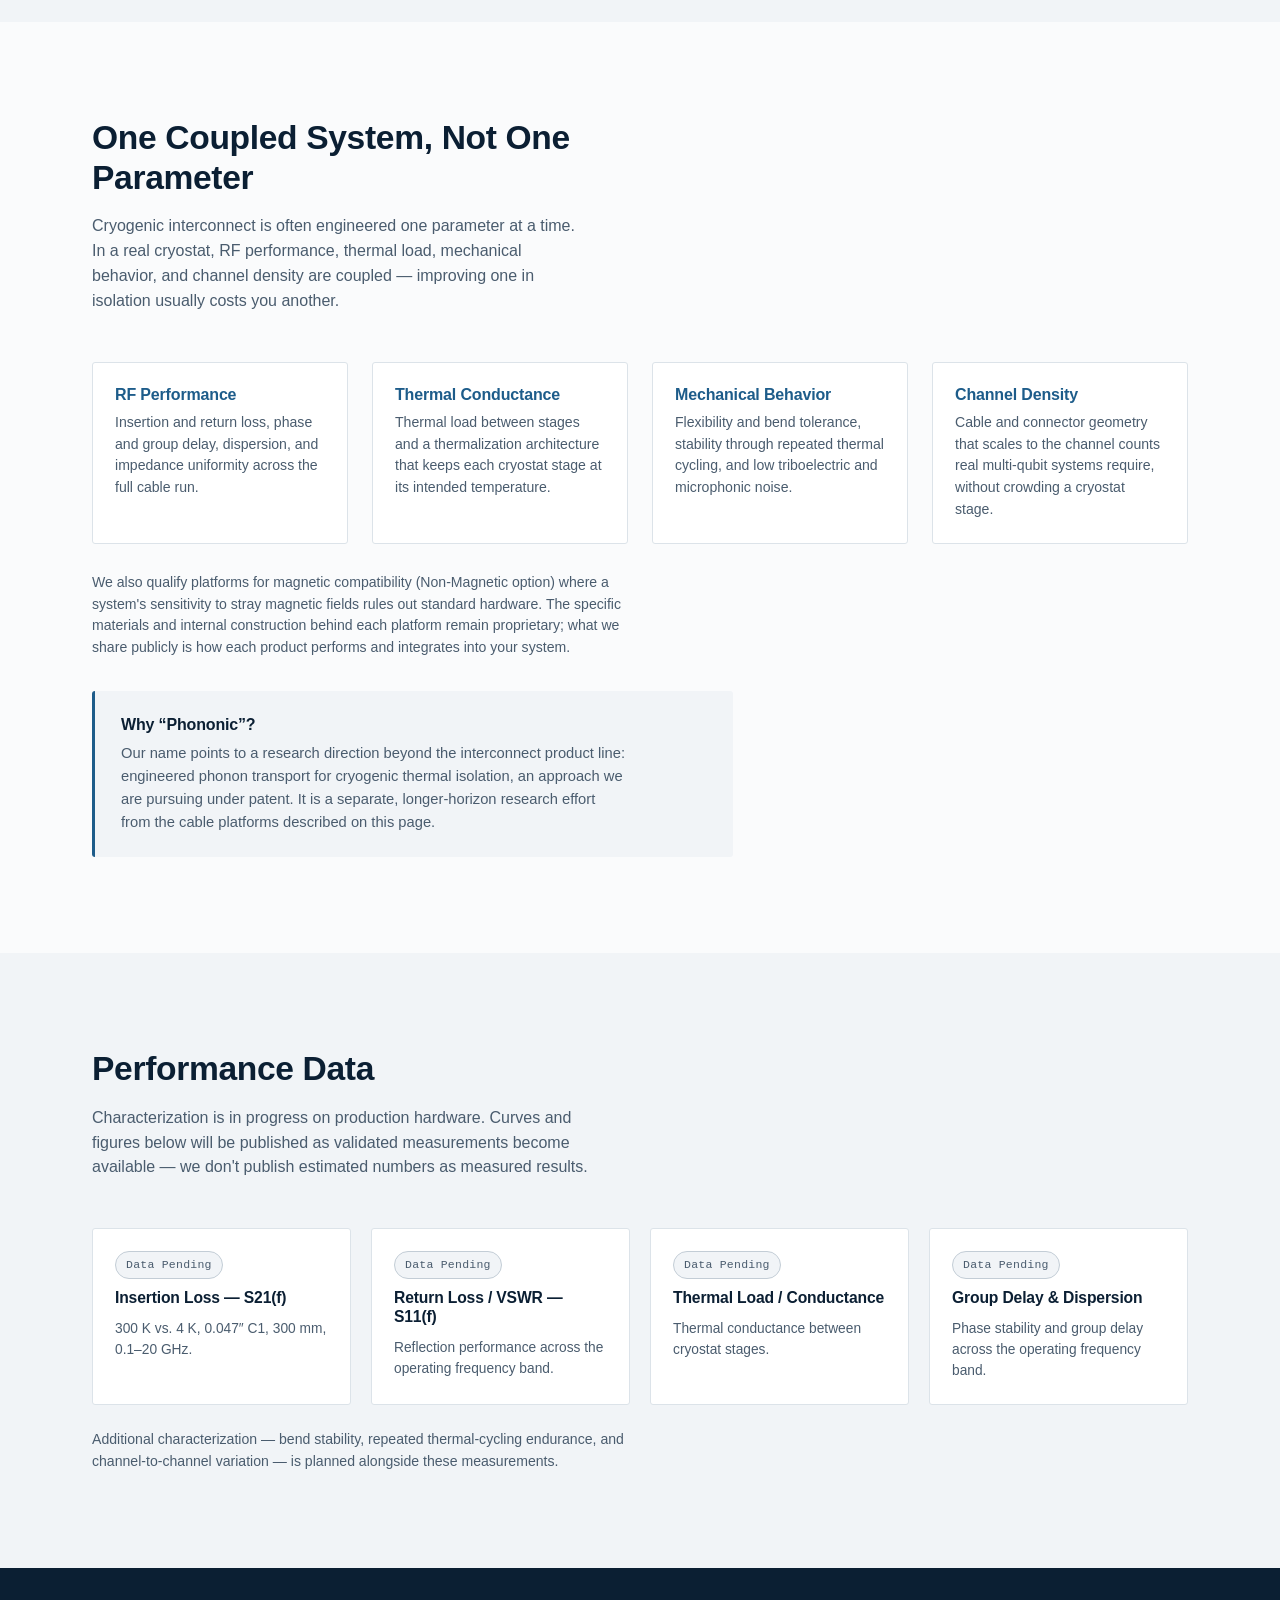
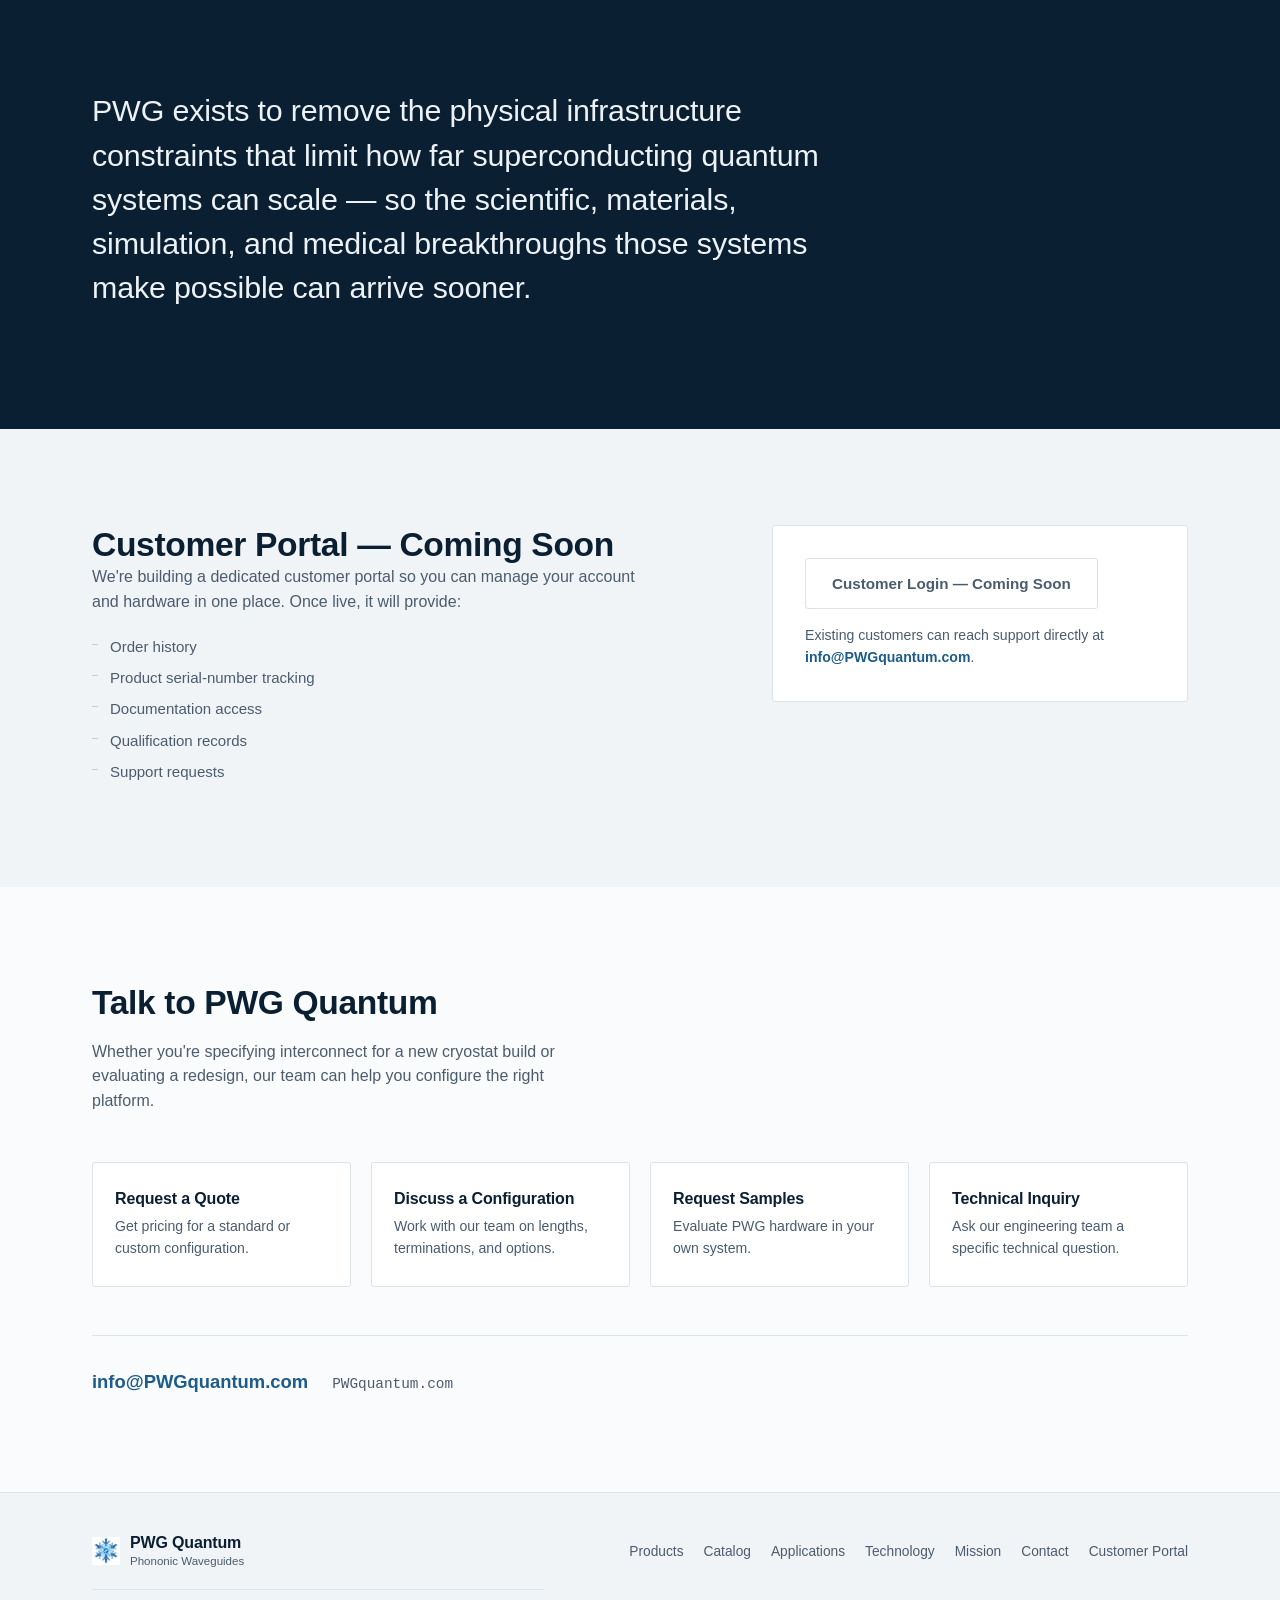
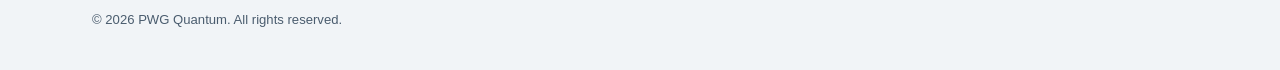
==== commit 5616bbfa: "Update index.html added  cable illustration" ====
--- a/index.html
+++ b/index.html
@@ -81,6 +81,10 @@
             parameter &mdash; usually insertion loss or cost &mdash; and treated as a passive,
             off-the-shelf link.
           </p>
+           <div class="hero-figure">
+          <img src="PWGC6.jpg" alt="PWG Quantum cryogenic interconnect illustration">
+        </div>
+      </div>
         </div>
         <p>
           PWG designs cryogenic interconnect as a coupled thermal, RF, and mechanical system from the
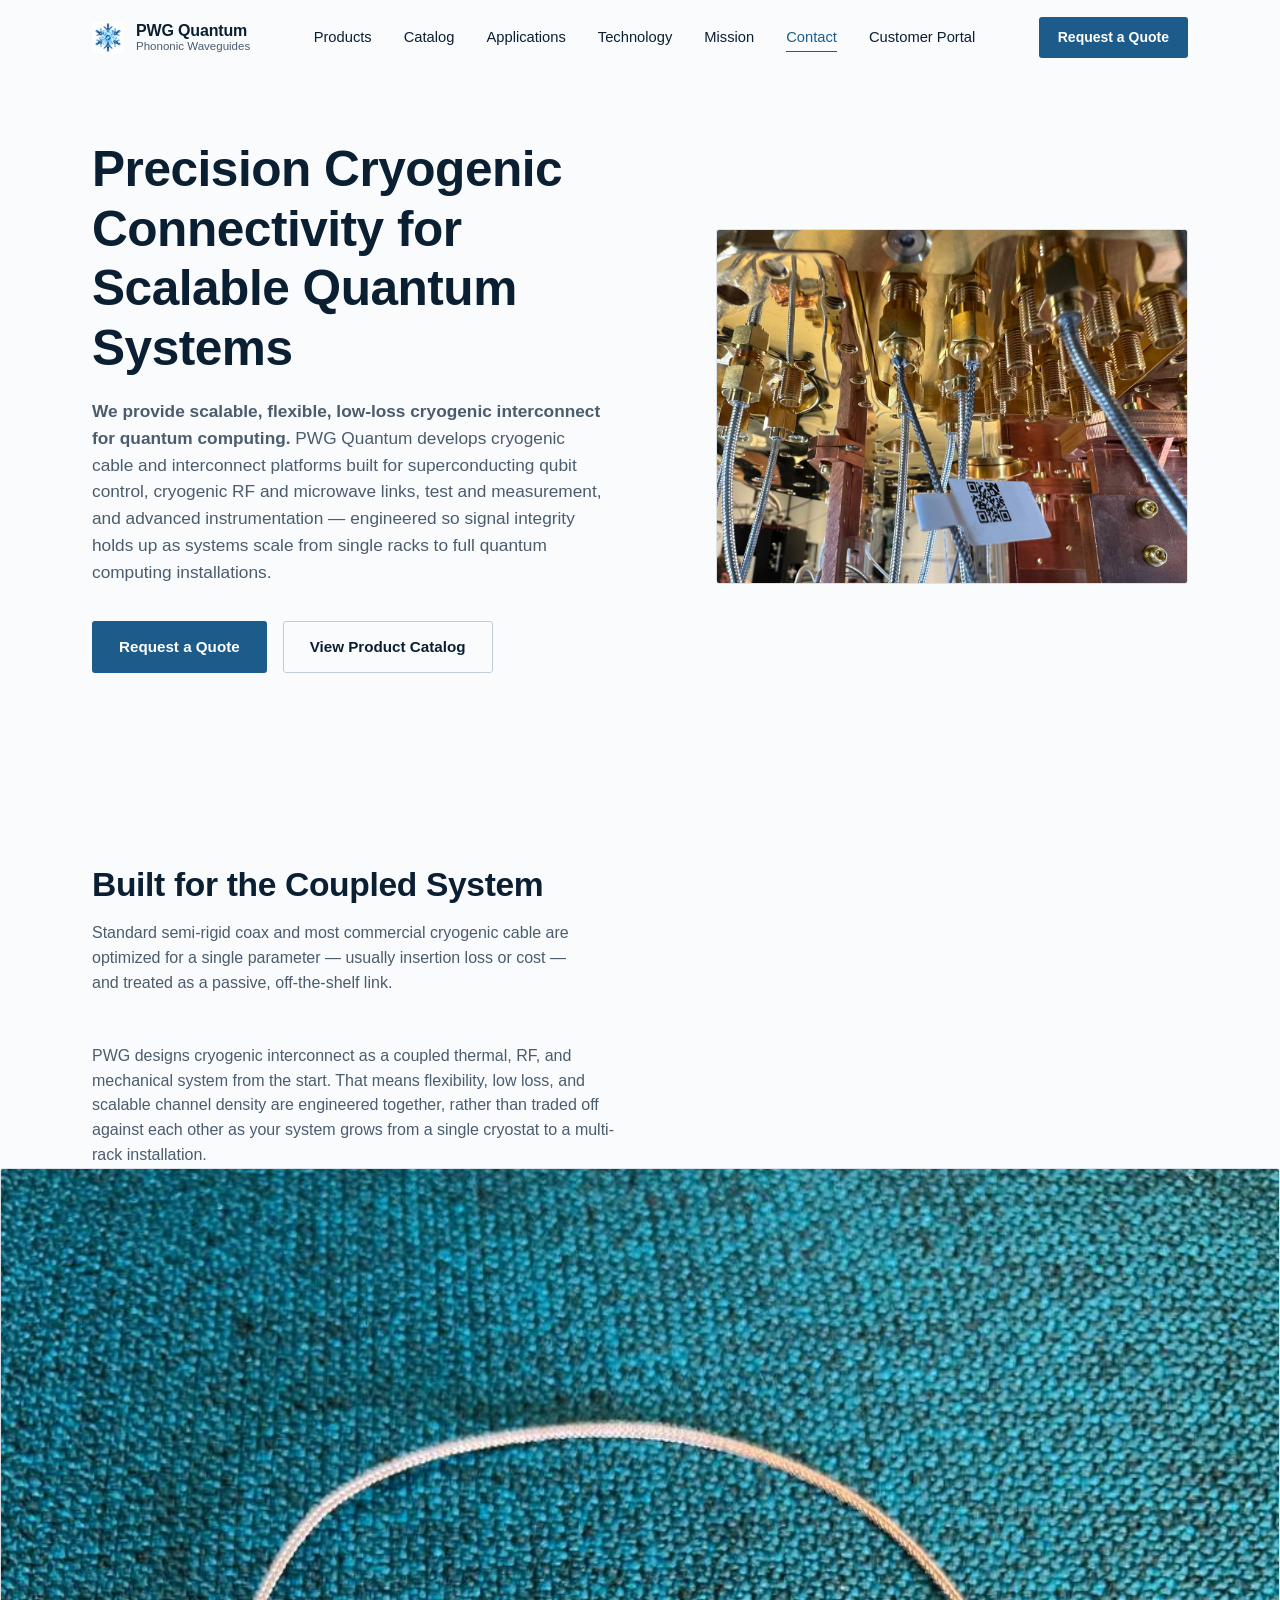
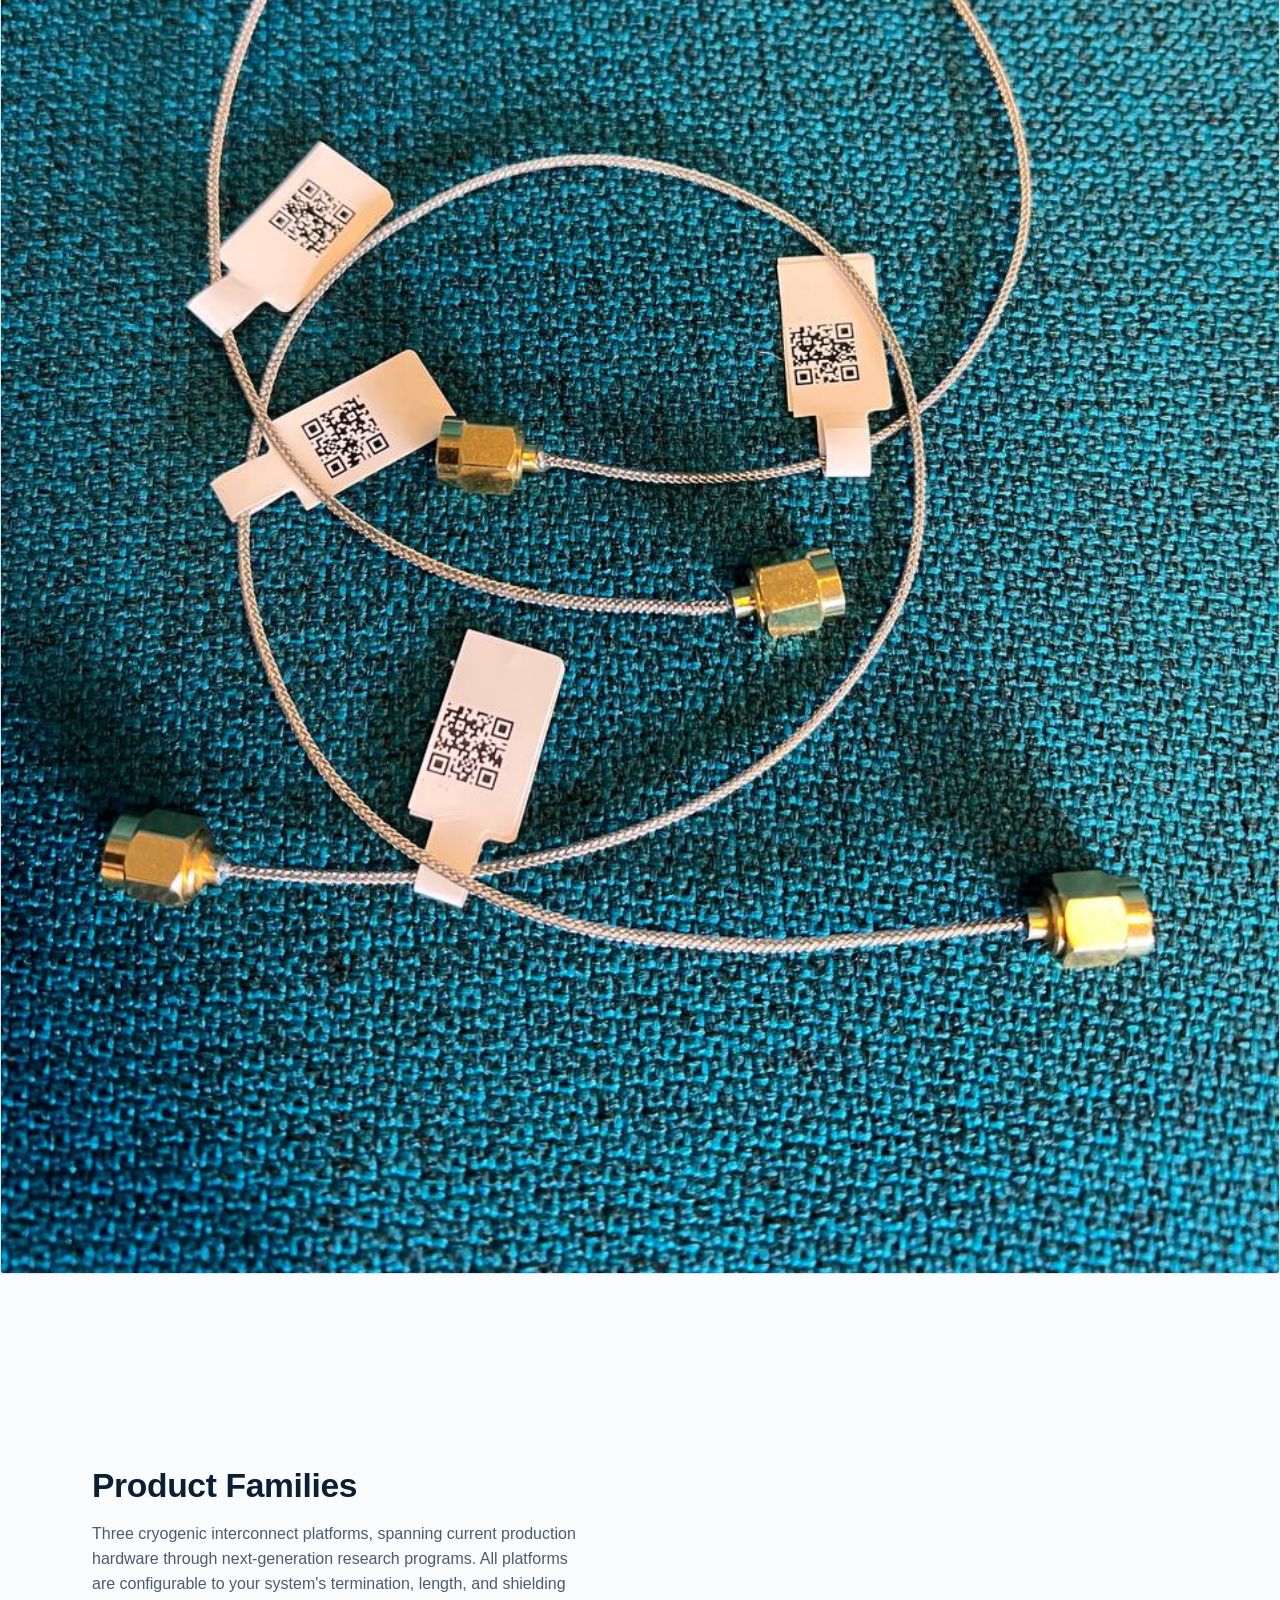
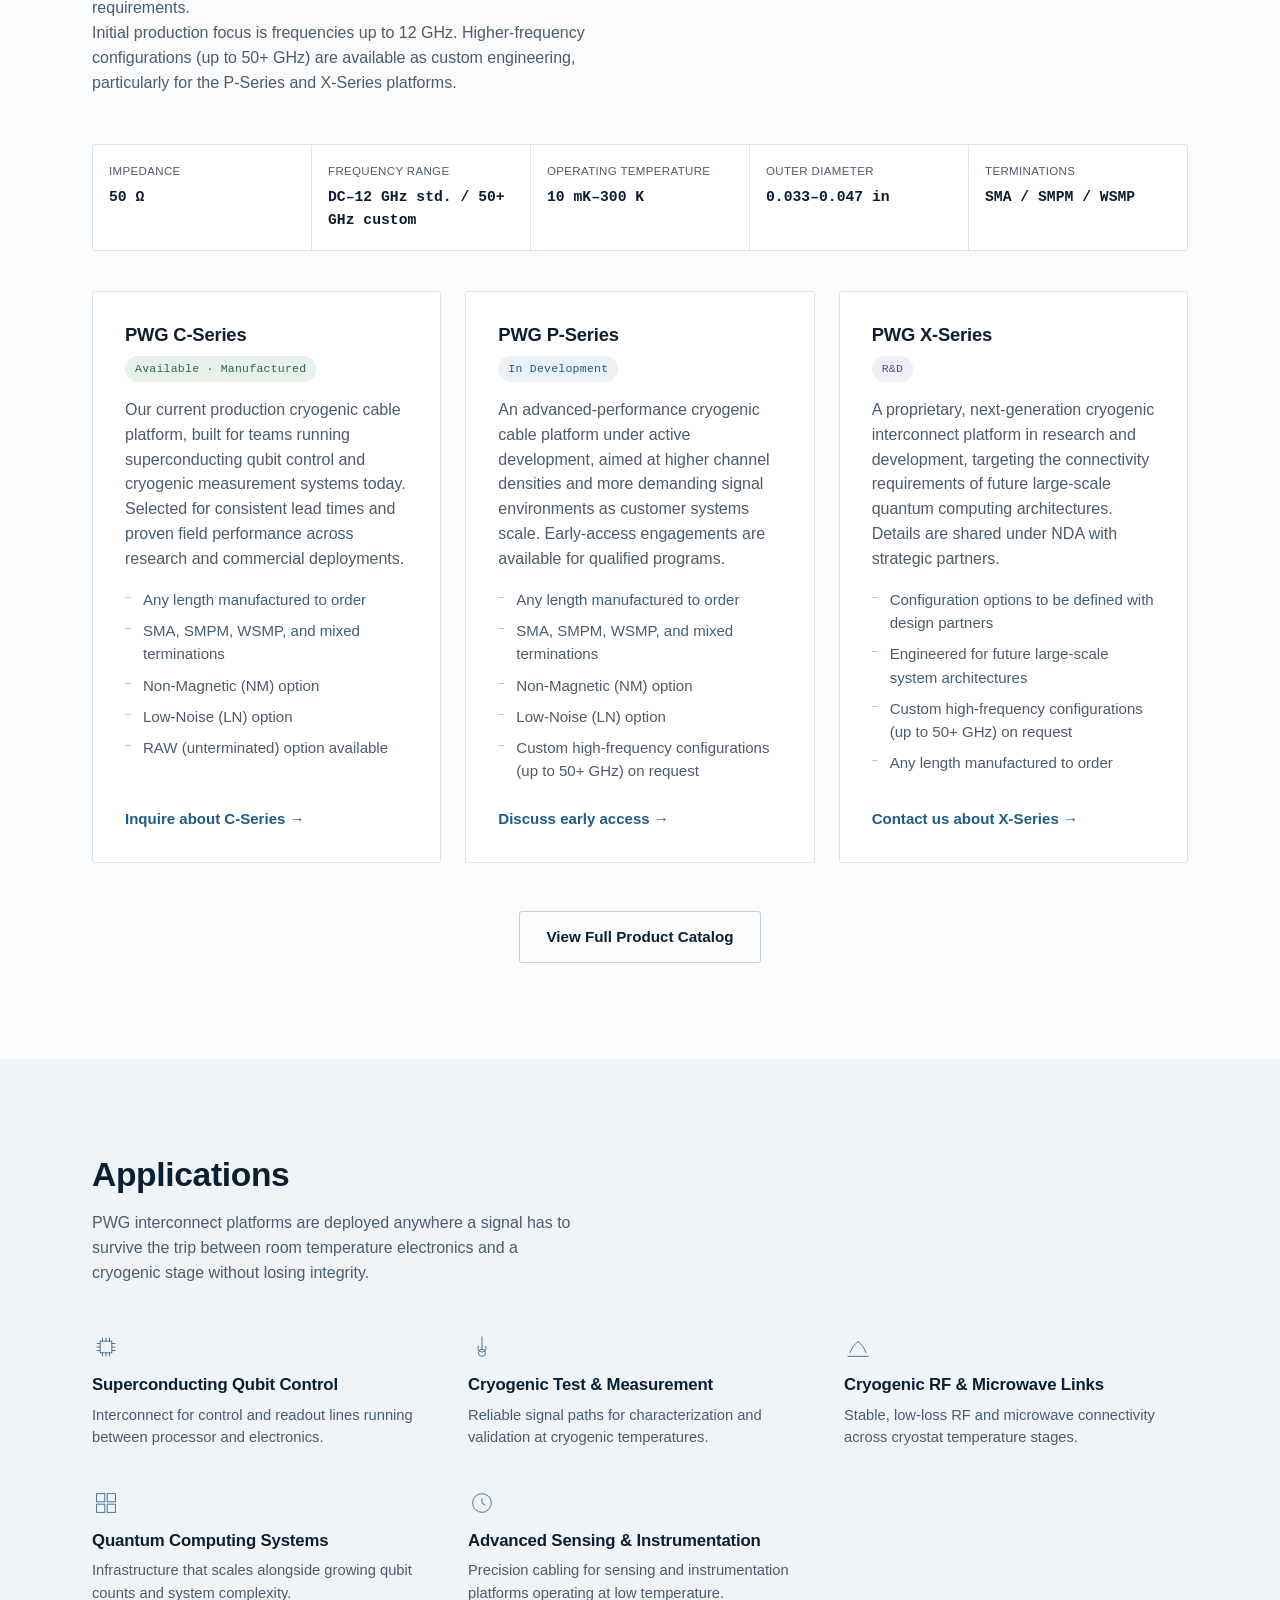
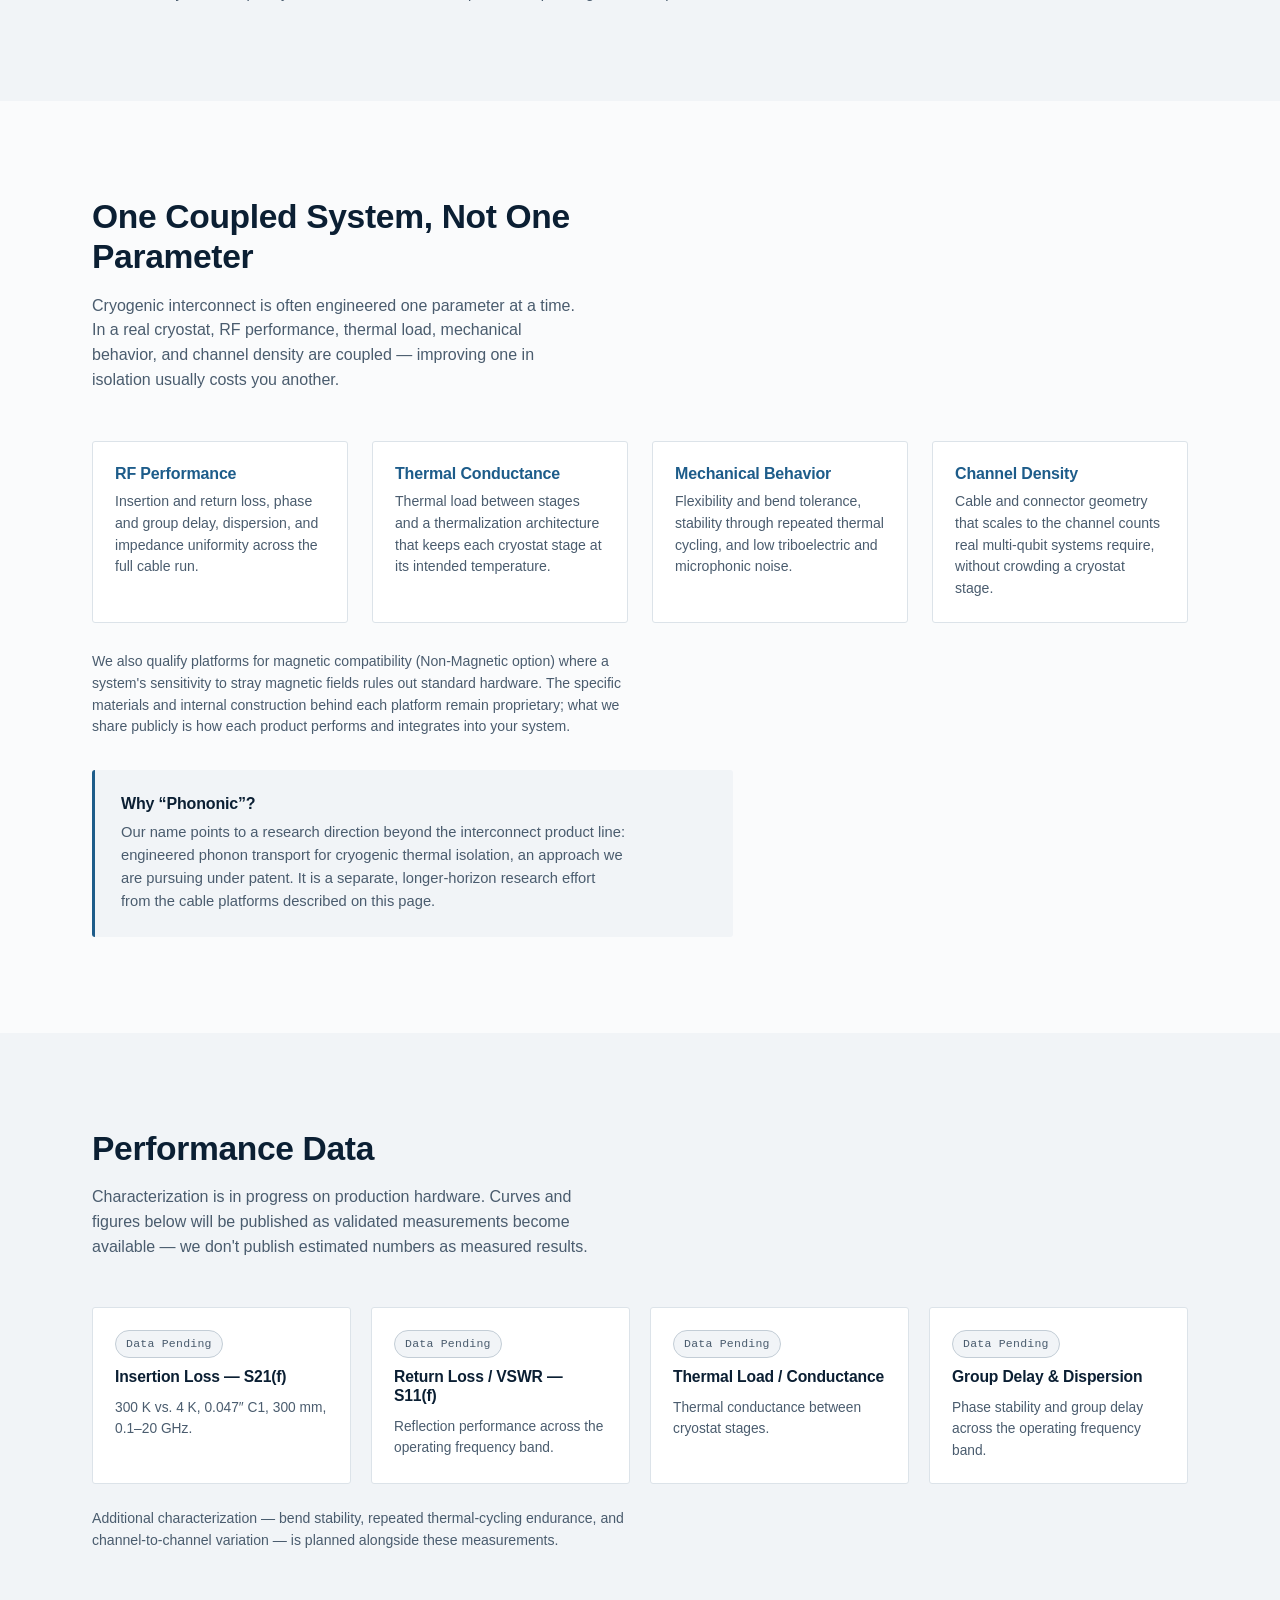
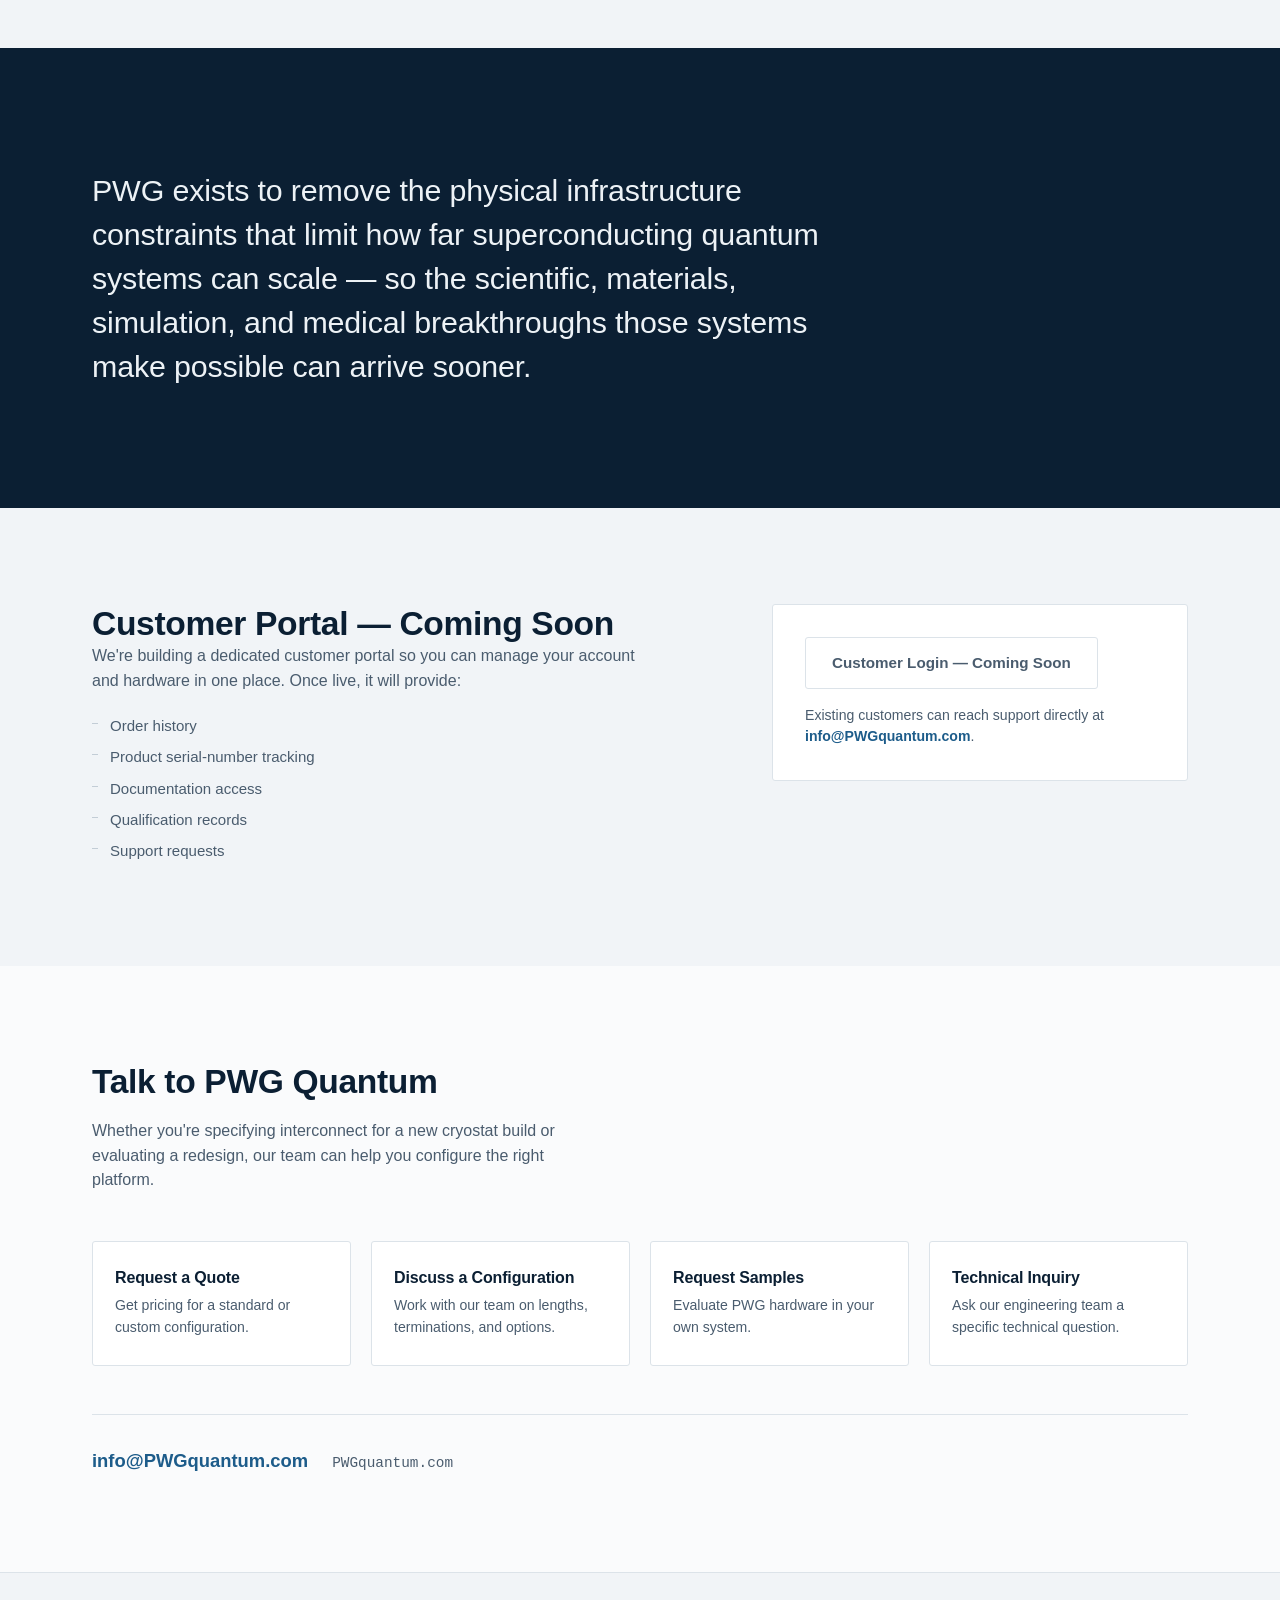
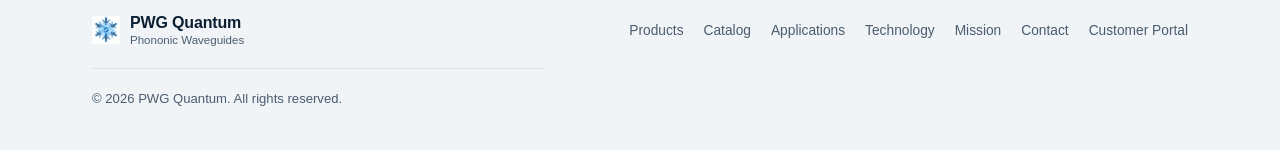
==== commit dc12249d: "Re-add hero figure image in index.html moved PWGC1" ====
--- a/index.html
+++ b/index.html
@@ -81,10 +81,6 @@
             parameter &mdash; usually insertion loss or cost &mdash; and treated as a passive,
             off-the-shelf link.
           </p>
-           <div class="hero-figure">
-          <img src="PWGC6.jpg" alt="PWG Quantum cryogenic interconnect illustration">
-        </div>
-      </div>
         </div>
         <p>
           PWG designs cryogenic interconnect as a coupled thermal, RF, and mechanical system from the
@@ -92,6 +88,10 @@
           together, rather than traded off against each other as your system grows from a single
           cryostat to a multi-rack installation.
         </p>
+      </div>
+         <div class="hero-figure">
+          <img src="PWGC6.jpg" alt="PWG Quantum cryogenic interconnect illustration">
+        </div>
       </div>
     </section>
 
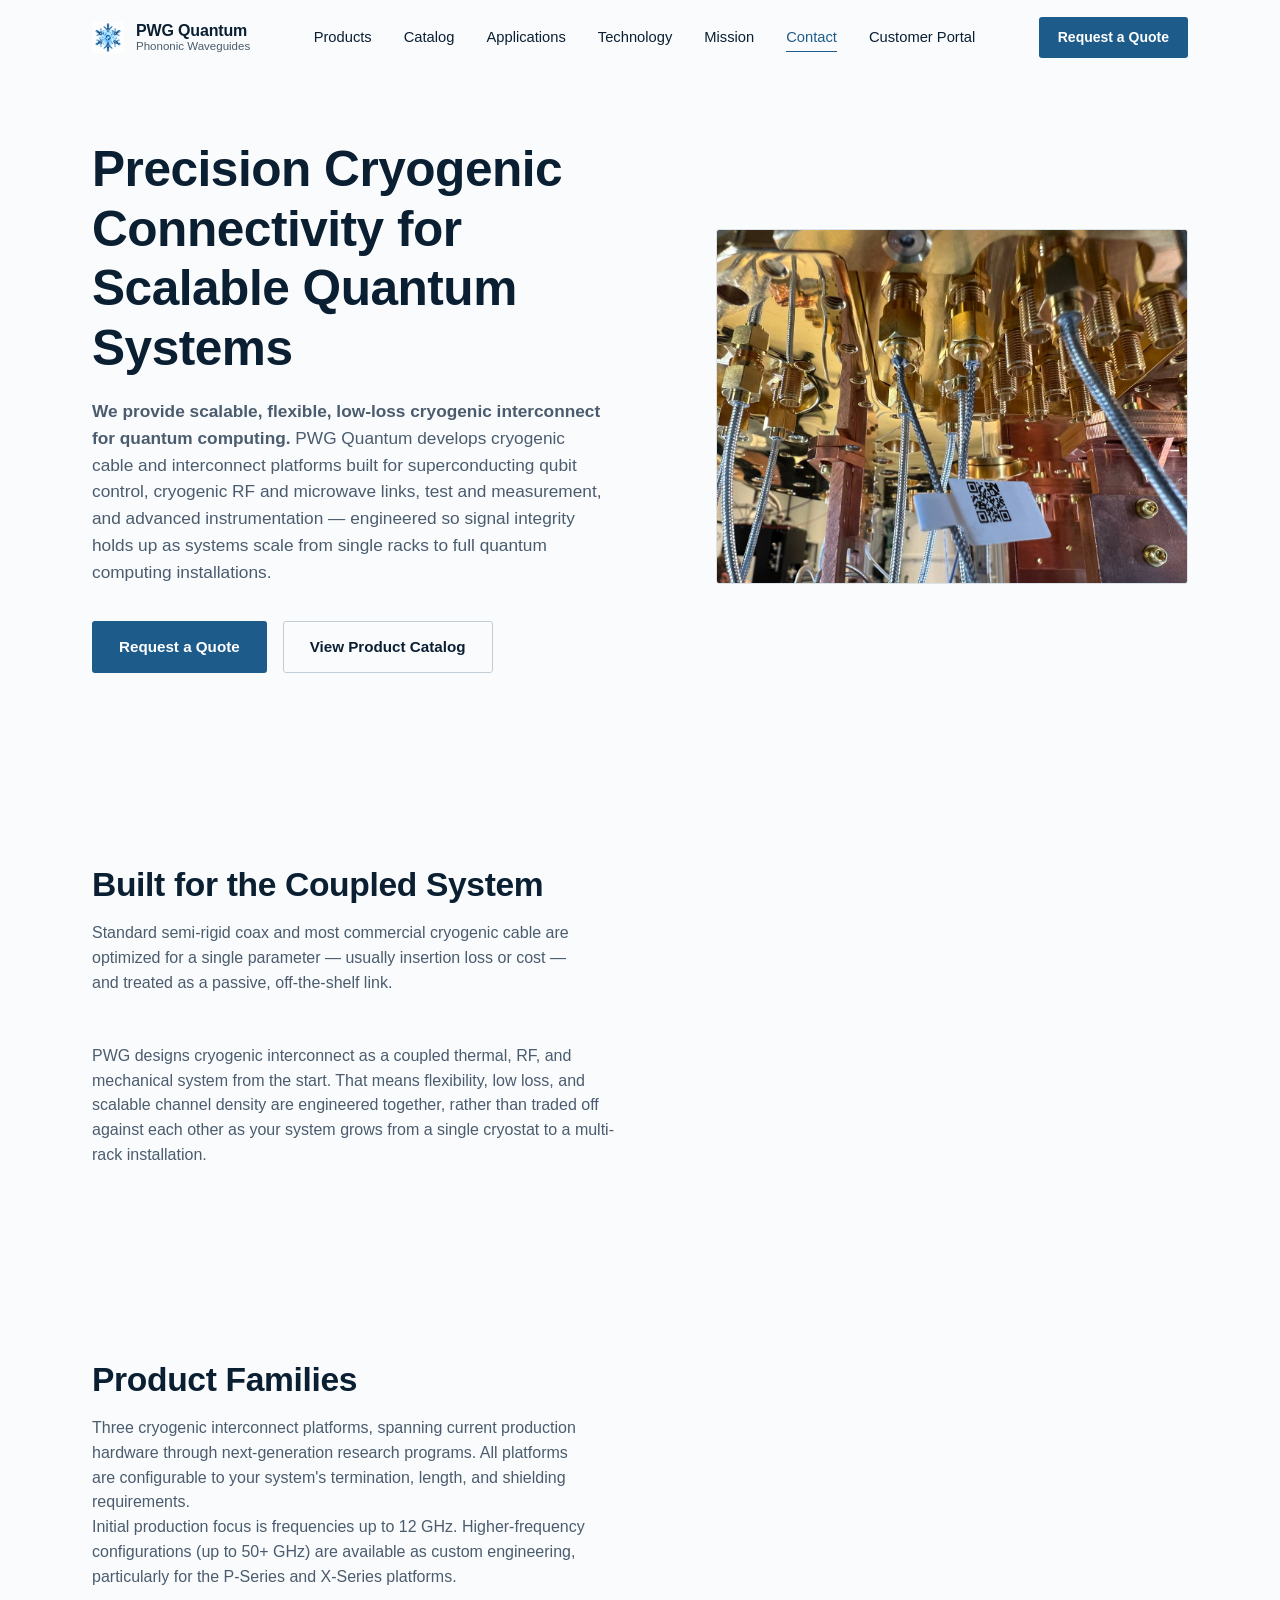
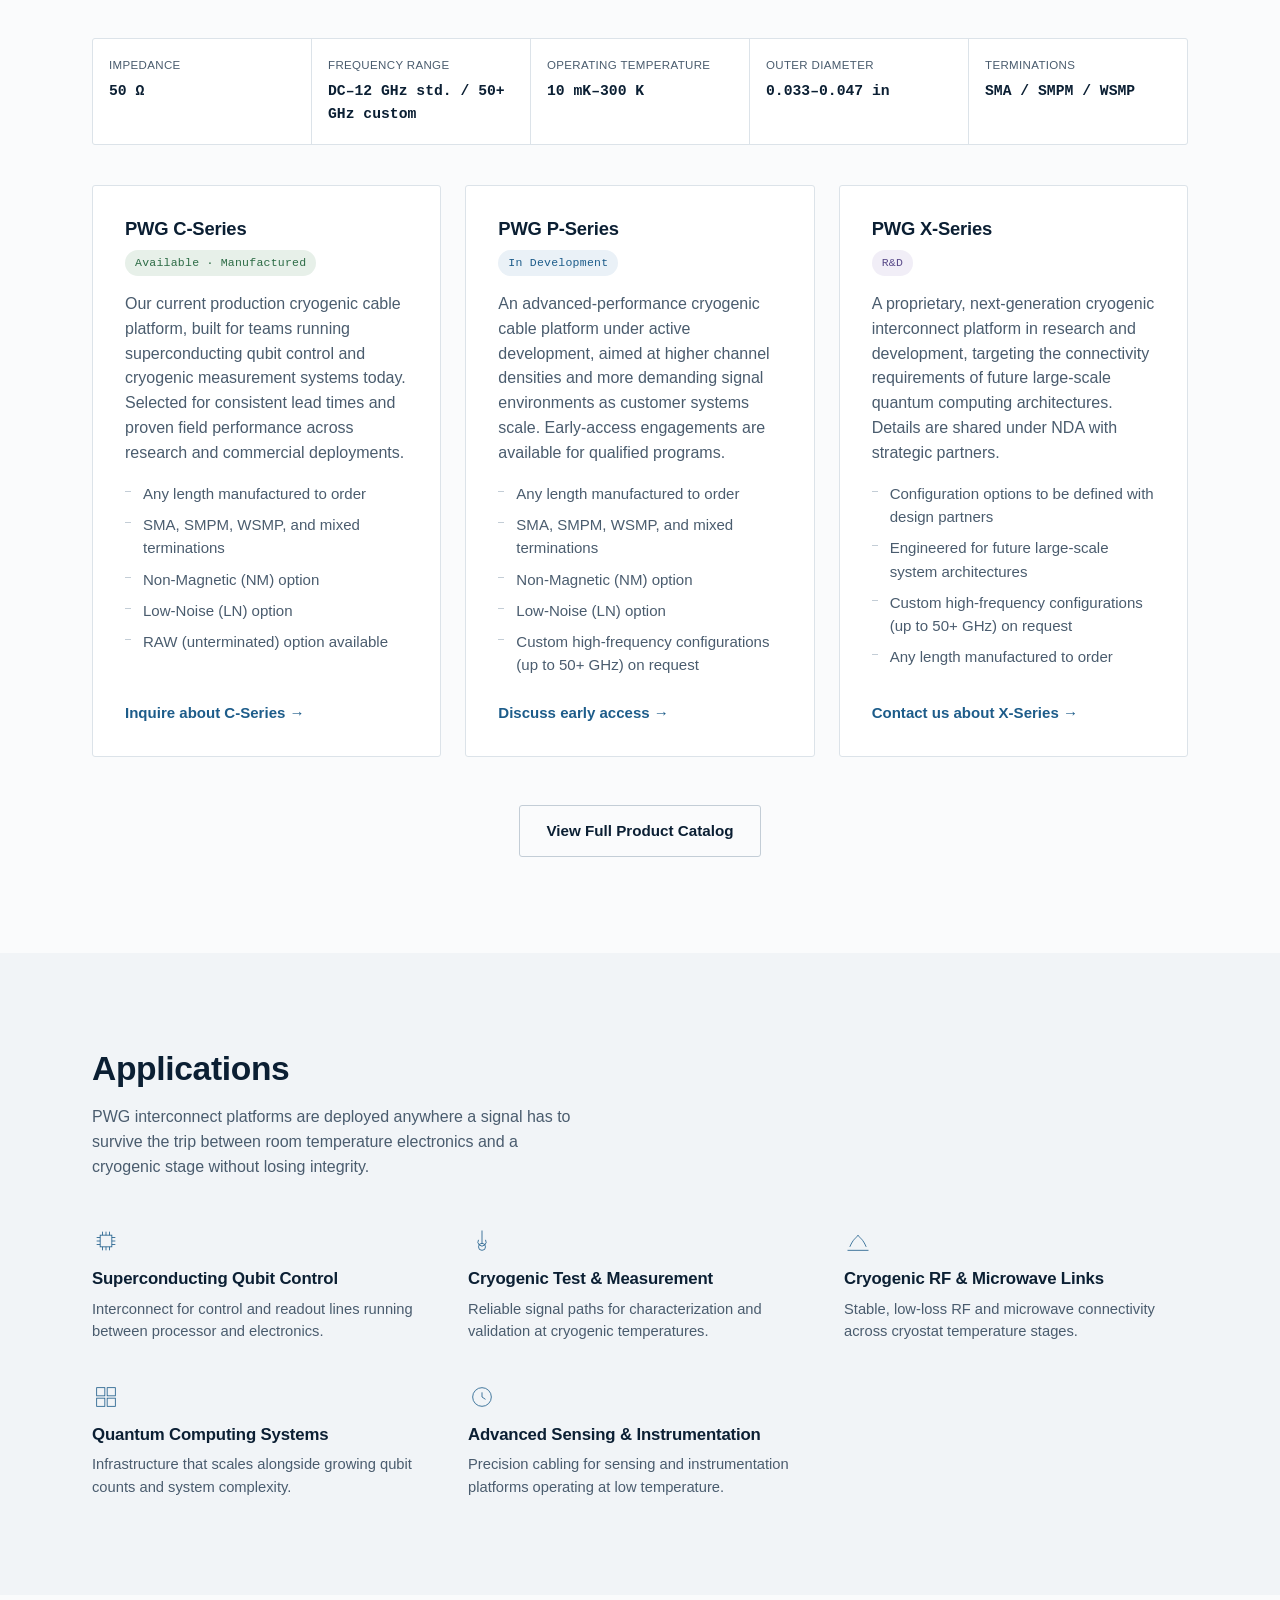
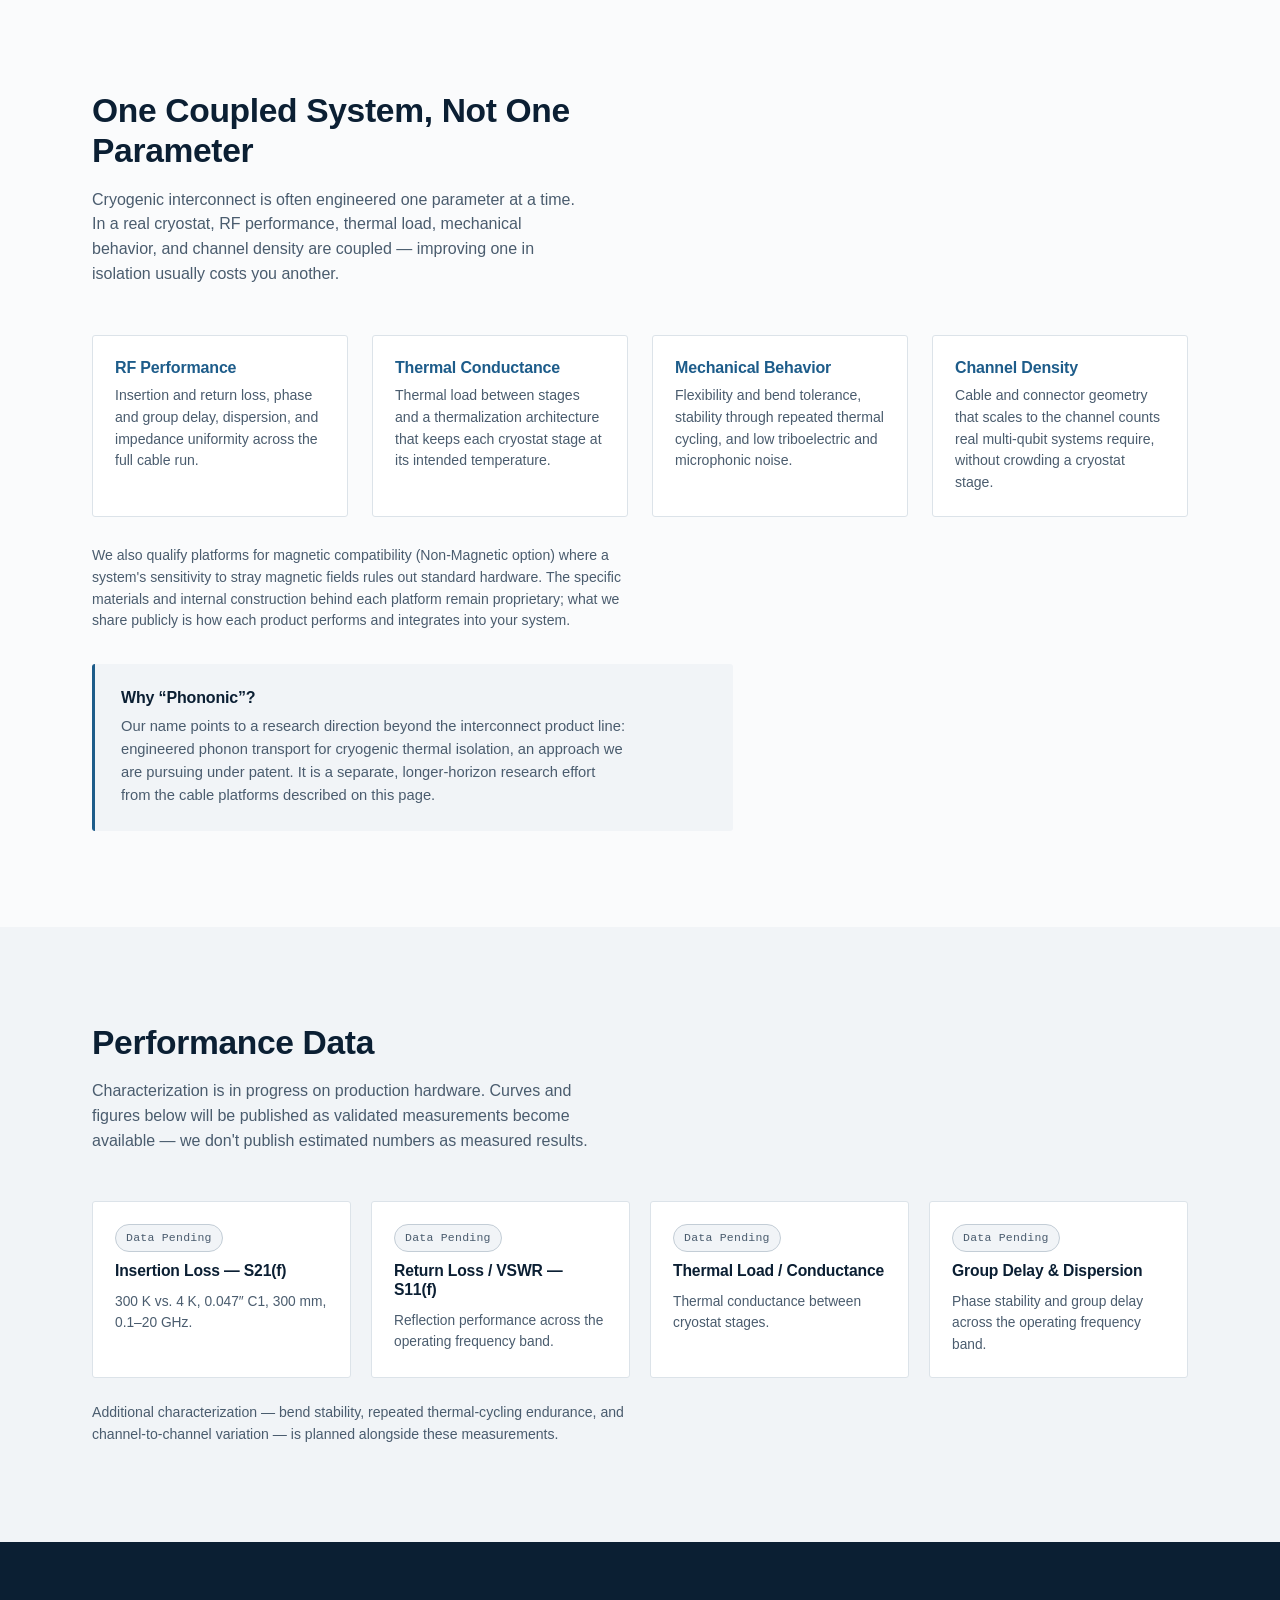
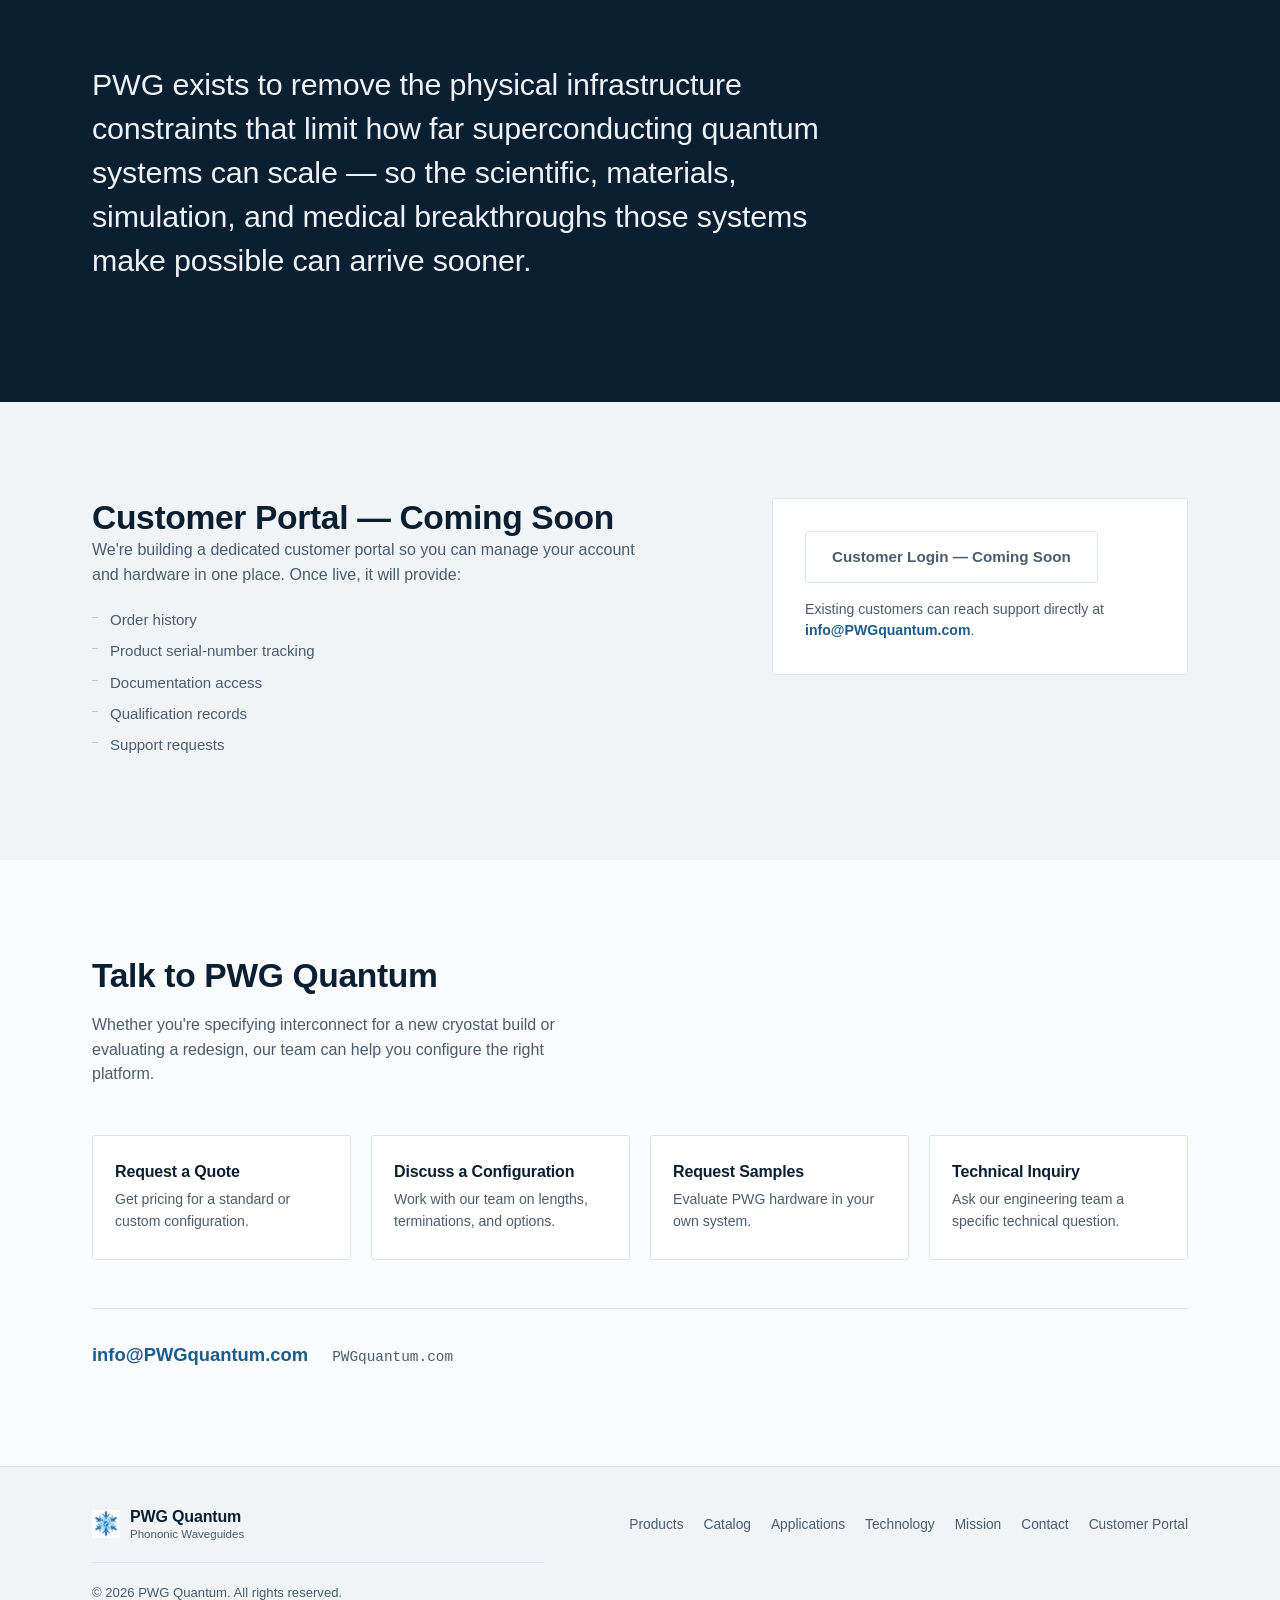
==== commit 1a98c369: "Comment out hero figure div in index.html Comment out the hero figure PWGC6 div in index.html" ====
--- a/index.html
+++ b/index.html
@@ -89,10 +89,10 @@
           cryostat to a multi-rack installation.
         </p>
       </div>
-         <div class="hero-figure">
+         <!--div class="hero-figure">
           <img src="PWGC6.jpg" alt="PWG Quantum cryogenic interconnect illustration">
         </div>
-      </div>
+    </div -->
     </section>
 
     <!-- ===================== PRODUCTS ===================== -->
